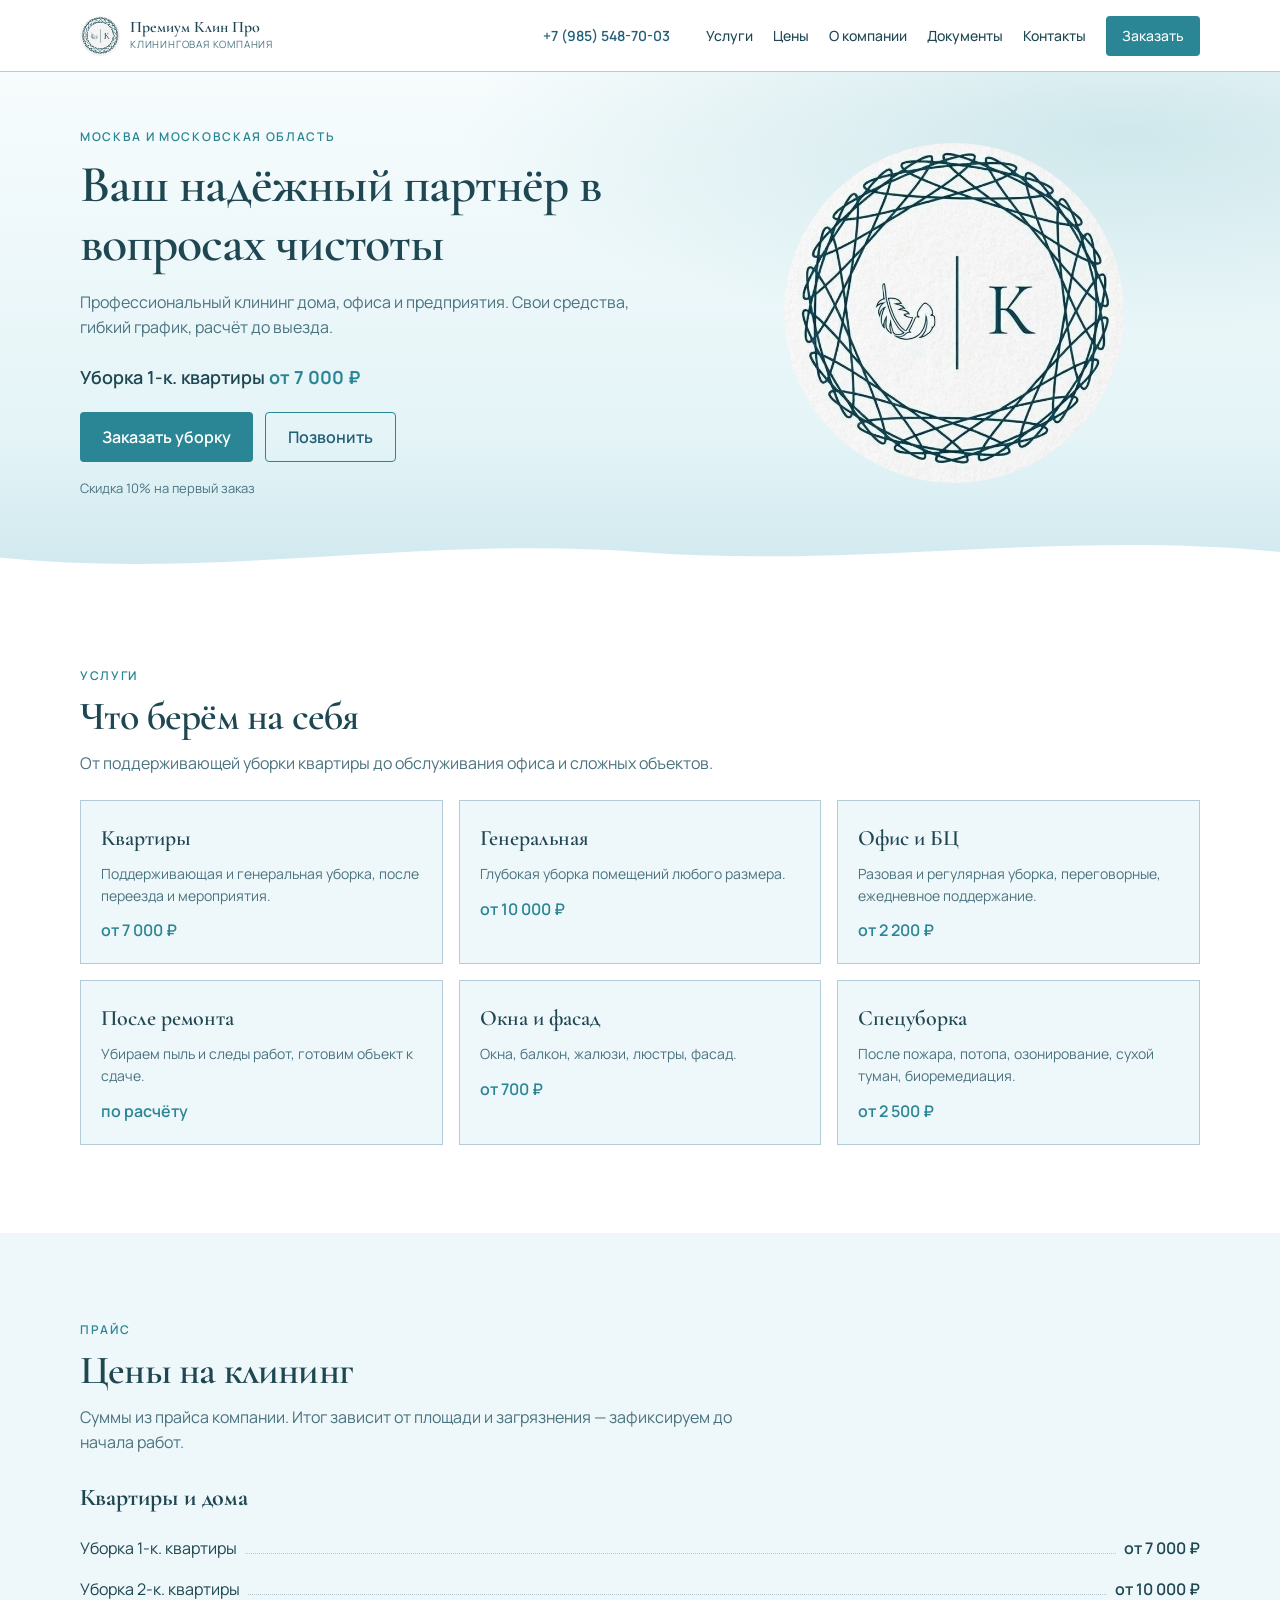
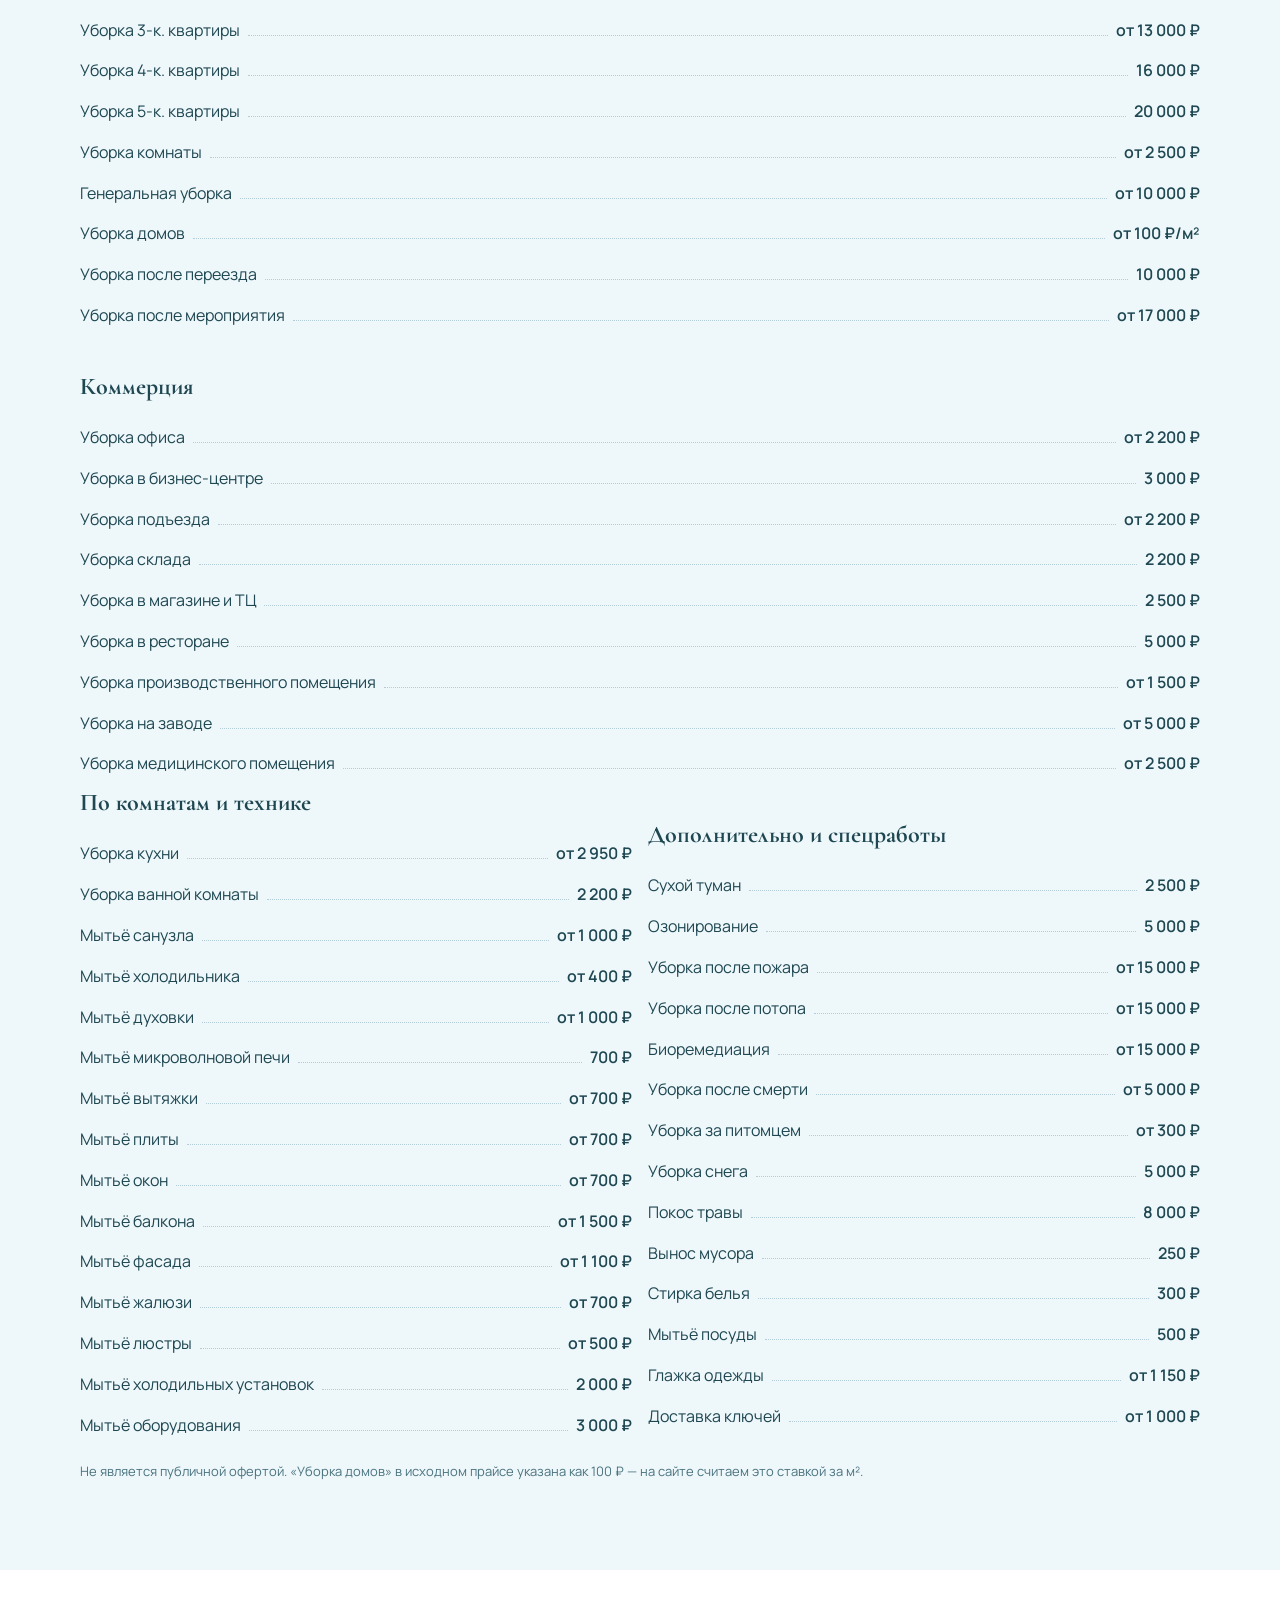
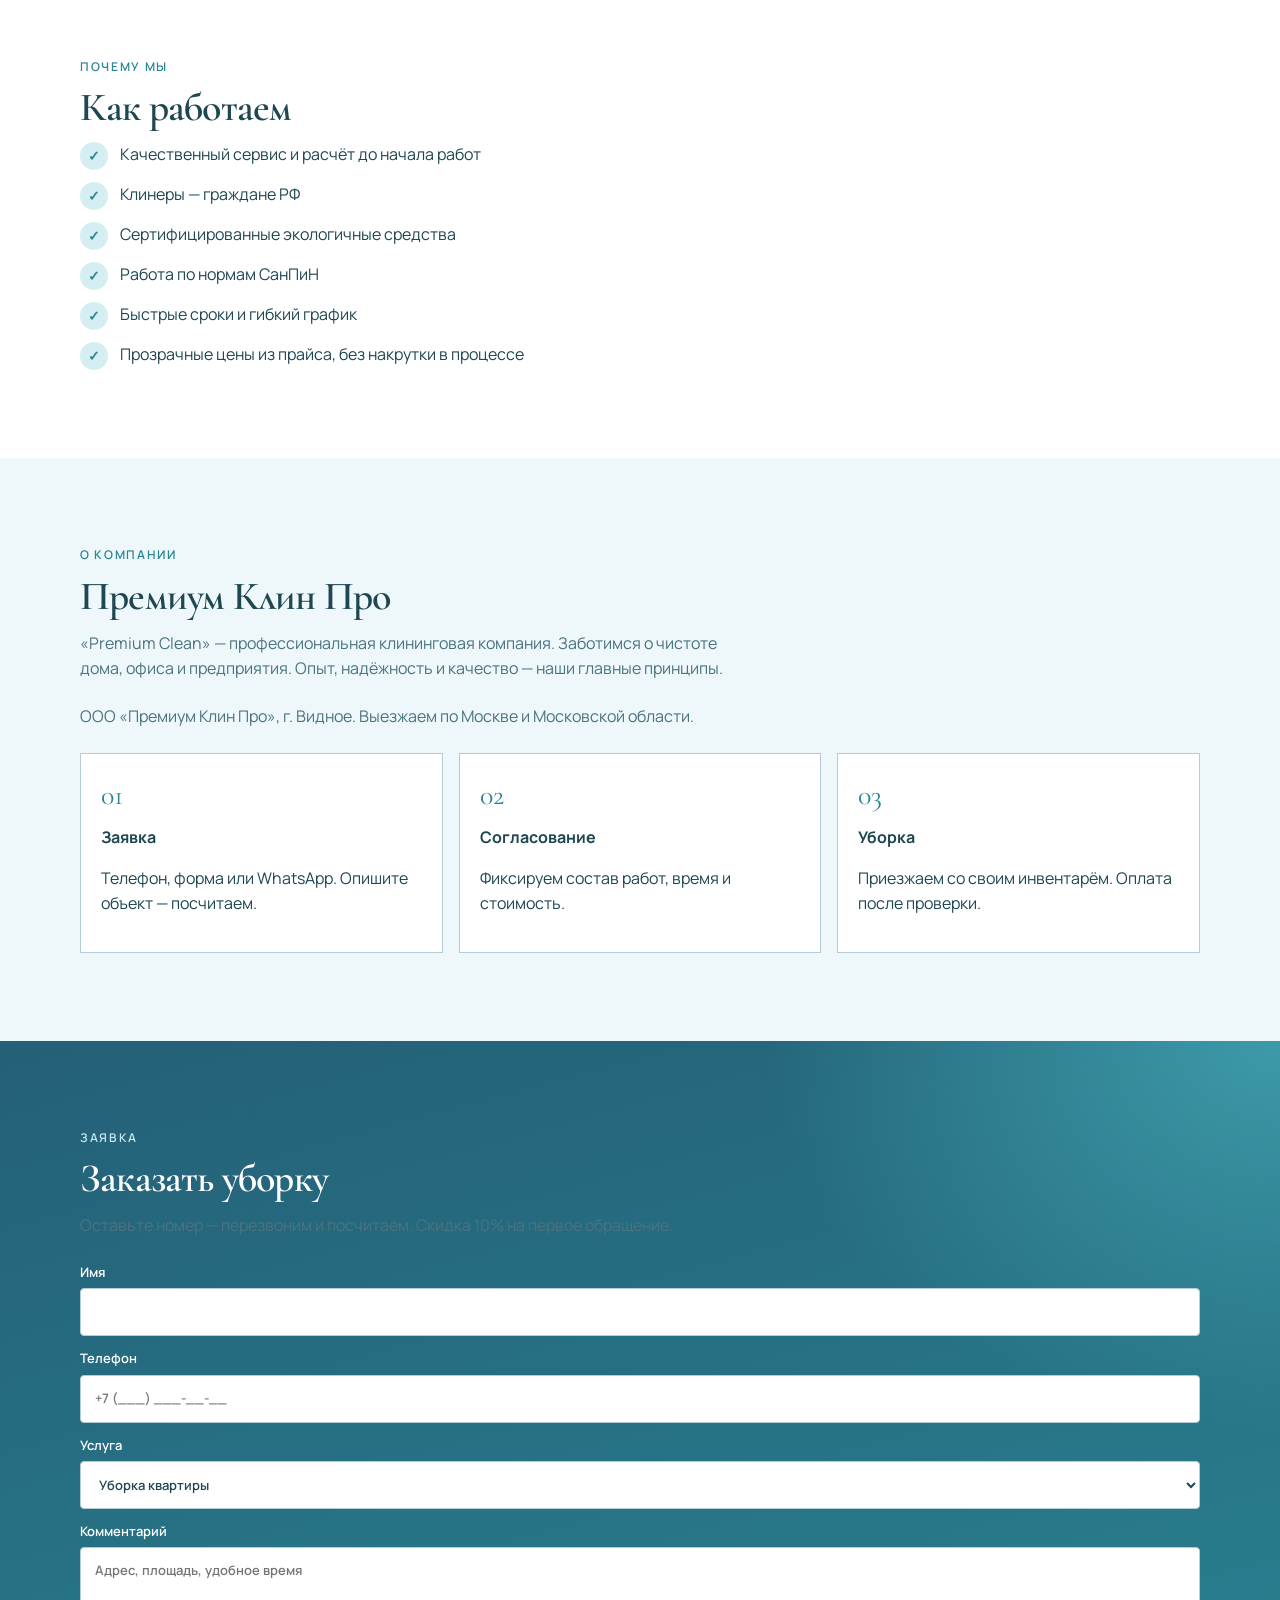
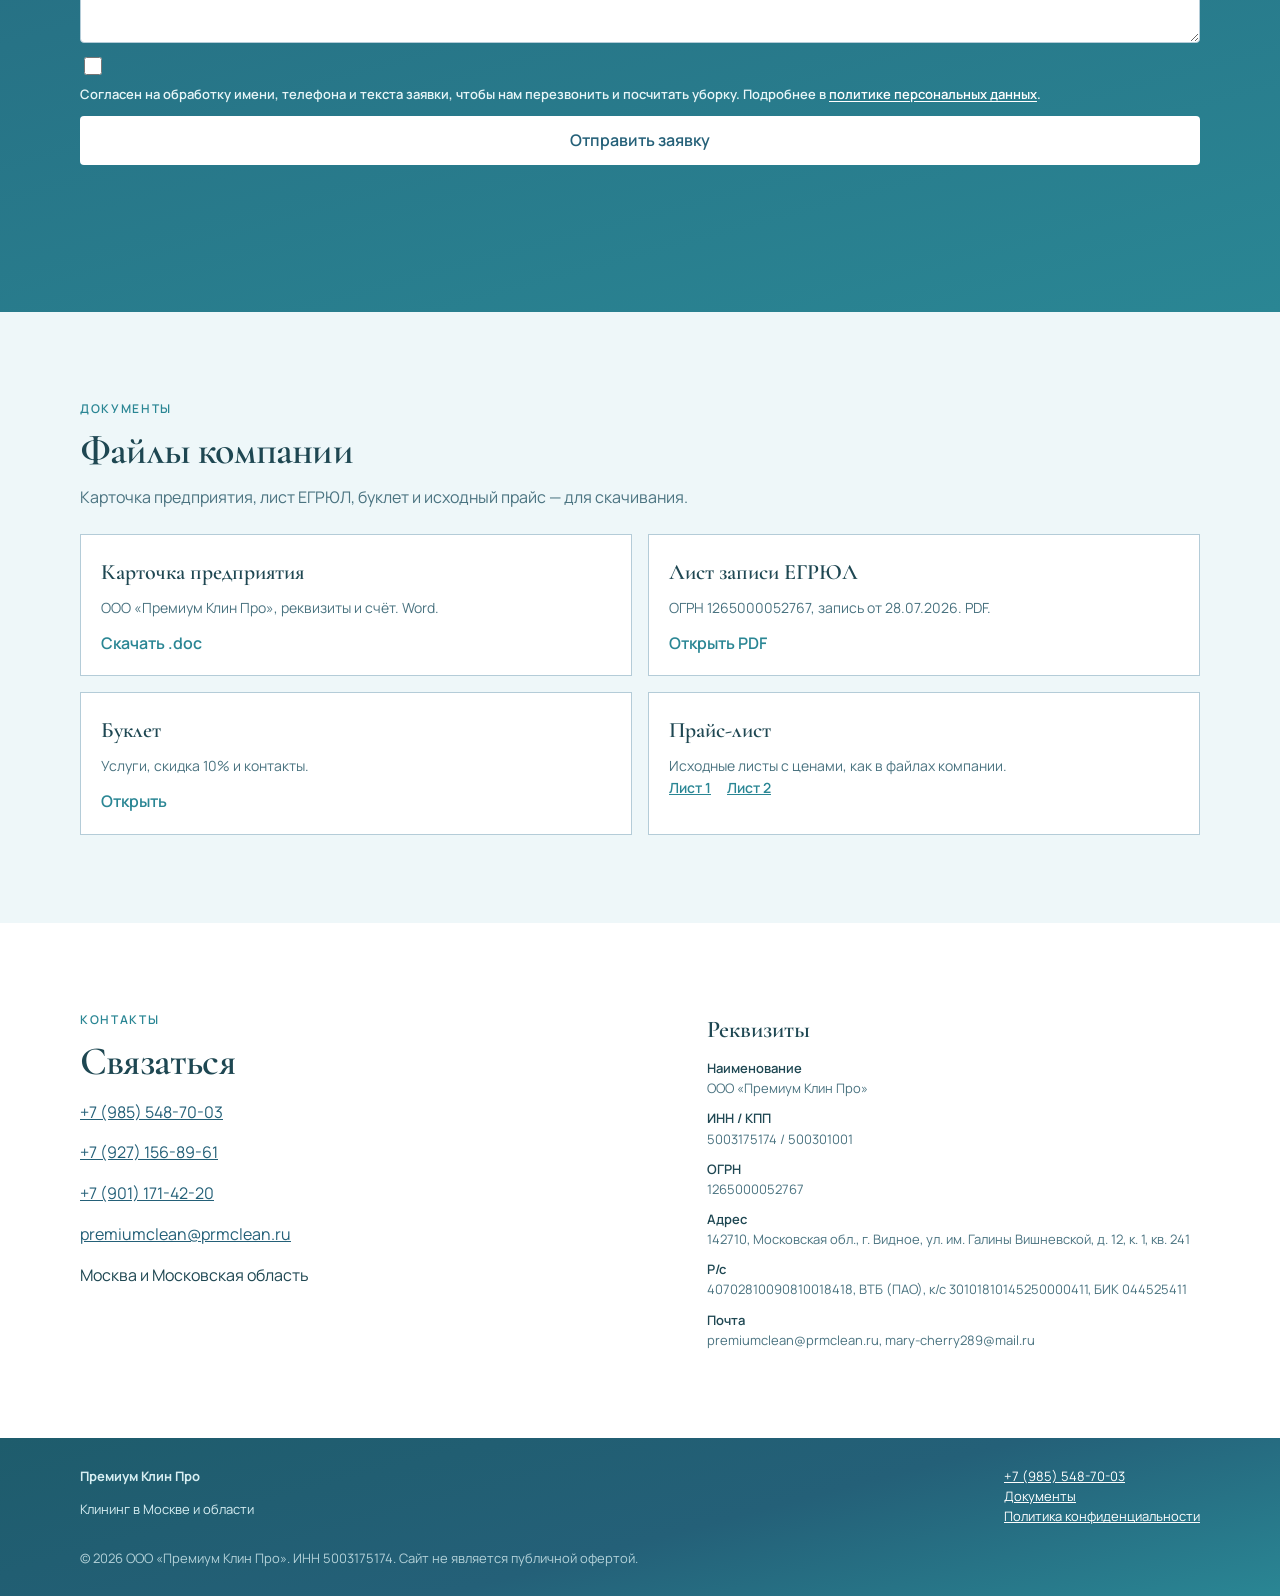
==== index.html @ 887c0446 "feat: документы компании на сайте Co-authored-by: Cursor <cursoragent@cursor.com>" ====
<!DOCTYPE html>
<html lang="ru">
<head>
  <meta charset="utf-8" />
  <meta name="viewport" content="width=device-width, initial-scale=1" />
  <meta name="robots" content="noindex, nofollow" />
  <title>Премиум Клин Про — клининг в Москве и области</title>
  <meta name="description" content="Клининговая компания Премиум Клин Про: уборка квартир, офисов и предприятий в Москве и МО. Уборка 1-к. квартиры от 7 000 ₽. Скидка 10% на первый заказ." />
  <link rel="icon" href="img/favicon.svg" type="image/svg+xml" />
  <meta property="og:type" content="website" />
  <meta property="og:locale" content="ru_RU" />
  <meta property="og:site_name" content="Премиум Клин Про" />
  <meta property="og:title" content="Премиум Клин Про — клининг в Москве и области" />
  <meta property="og:description" content="Уборка квартир, офисов и предприятий. 1-к. квартира от 7 000 ₽. Скидка 10% на первый заказ." />
  <meta property="og:image" content="img/logo.jpg" />
  <link rel="preconnect" href="https://fonts.googleapis.com" />
  <link rel="preconnect" href="https://fonts.gstatic.com" crossorigin />
  <link href="https://fonts.googleapis.com/css2?family=Cormorant+Garamond:wght@600;700&family=Manrope:wght@400;500;600;700&display=swap&subset=cyrillic" rel="stylesheet" />
  <link rel="stylesheet" href="css/styles.css?v=6" />
  <script type="application/ld+json">
  {
    "@context": "https://schema.org",
    "@type": "LocalBusiness",
    "name": "Премиум Клин Про",
    "legalName": "ООО «Премиум Клин Про»",
    "telephone": ["+79855487003", "+79271568961", "+79011714220"],
    "email": "premiumclean@prmclean.ru",
    "address": {
      "@type": "PostalAddress",
      "streetAddress": "ул. имени Галины Вишневской, д. 12, к. 1",
      "addressLocality": "Видное",
      "addressRegion": "Московская область",
      "postalCode": "142710",
      "addressCountry": "RU"
    },
    "areaServed": ["Москва", "Московская область"],
    "priceRange": "от 7000 ₽",
    "taxID": "5003175174"
  }
  </script>
</head>
<body>
  <header class="header" data-header>
    <div class="container header__inner">
      <a class="logo" href="#top">
        <img src="img/logo-mark.jpg" alt="" width="40" height="40" />
        <span class="logo__text">
          <span class="logo__name">Премиум Клин Про</span>
          <span class="logo__sub">Клининговая компания</span>
        </span>
      </a>
      <a class="header__phone" href="tel:+79855487003">+7 (985) 548-70-03</a>
      <nav class="nav" data-nav id="site-nav" aria-label="Разделы сайта">
        <a href="#services">Услуги</a>
        <a href="#prices">Цены</a>
        <a href="#about">О компании</a>
        <a href="#docs">Документы</a>
        <a href="#contacts">Контакты</a>
        <a class="btn nav__cta" href="#order">Заказать</a>
      </nav>
      <button class="burger" type="button" data-burger aria-expanded="false" aria-controls="site-nav" aria-label="Открыть меню">
        <span></span>
      </button>
    </div>
  </header>
  <div class="nav-backdrop" data-backdrop hidden></div>

  <main id="top">
    <section class="hero">
      <div class="container hero__grid">
        <div>
          <p class="eyebrow">Москва и Московская область</p>
          <h1>Ваш надёжный партнёр в вопросах чистоты</h1>
          <p class="lead">Профессиональный клининг дома, офиса и предприятия. Свои средства, гибкий график, расчёт до выезда.</p>
          <p class="hero__price">Уборка 1-к. квартиры <strong>от 7 000 ₽</strong></p>
          <div class="btn-row">
            <a class="btn" href="#order">Заказать уборку</a>
            <a class="btn btn--ghost" href="tel:+79855487003">Позвонить</a>
          </div>
          <p class="hero__note">Скидка 10% на первый заказ</p>
        </div>
        <img class="hero__mark" src="img/logo-mark.jpg" alt="Логотип клининговой компании Премиум Клин Про" width="340" height="340" />
      </div>
    </section>

    <section class="section section--white" id="services">
      <div class="container">
        <p class="eyebrow">Услуги</p>
        <h2>Что берём на себя</h2>
        <p class="lead">От поддерживающей уборки квартиры до обслуживания офиса и сложных объектов.</p>
        <div class="grid-3">
          <article class="card">
            <h3>Квартиры</h3>
            <p>Поддерживающая и генеральная уборка, после переезда и мероприятия.</p>
            <span class="from">от 7 000 ₽</span>
          </article>
          <article class="card">
            <h3>Генеральная</h3>
            <p>Глубокая уборка помещений любого размера.</p>
            <span class="from">от 10 000 ₽</span>
          </article>
          <article class="card">
            <h3>Офис и БЦ</h3>
            <p>Разовая и регулярная уборка, переговорные, ежедневное поддержание.</p>
            <span class="from">от 2 200 ₽</span>
          </article>
          <article class="card">
            <h3>После ремонта</h3>
            <p>Убираем пыль и следы работ, готовим объект к сдаче.</p>
            <span class="from">по расчёту</span>
          </article>
          <article class="card">
            <h3>Окна и фасад</h3>
            <p>Окна, балкон, жалюзи, люстры, фасад.</p>
            <span class="from">от 700 ₽</span>
          </article>
          <article class="card">
            <h3>Спецуборка</h3>
            <p>После пожара, потопа, озонирование, сухой туман, биоремедиация.</p>
            <span class="from">от 2 500 ₽</span>
          </article>
        </div>
      </div>
    </section>

    <section class="section section--paper" id="prices">
      <div class="container">
        <p class="eyebrow">Прайс</p>
        <h2>Цены на клининг</h2>
        <p class="lead">Суммы из прайса компании. Итог зависит от площади и загрязнения — зафиксируем до начала работ.</p>

        <div class="price-block">
          <h3>Квартиры и дома</h3>
          <div class="price-row"><span>Уборка 1-к. квартиры</span><span class="dots"></span><span class="sum">от 7 000 ₽</span></div>
          <div class="price-row"><span>Уборка 2-к. квартиры</span><span class="dots"></span><span class="sum">от 10 000 ₽</span></div>
          <div class="price-row"><span>Уборка 3-к. квартиры</span><span class="dots"></span><span class="sum">от 13 000 ₽</span></div>
          <div class="price-row"><span>Уборка 4-к. квартиры</span><span class="dots"></span><span class="sum">16 000 ₽</span></div>
          <div class="price-row"><span>Уборка 5-к. квартиры</span><span class="dots"></span><span class="sum">20 000 ₽</span></div>
          <div class="price-row"><span>Уборка комнаты</span><span class="dots"></span><span class="sum">от 2 500 ₽</span></div>
          <div class="price-row"><span>Генеральная уборка</span><span class="dots"></span><span class="sum">от 10 000 ₽</span></div>
          <div class="price-row"><span>Уборка домов</span><span class="dots"></span><span class="sum">от 100 ₽/м²</span></div>
          <div class="price-row"><span>Уборка после переезда</span><span class="dots"></span><span class="sum">10 000 ₽</span></div>
          <div class="price-row"><span>Уборка после мероприятия</span><span class="dots"></span><span class="sum">от 17 000 ₽</span></div>
        </div>

        <div class="price-block">
          <h3>Коммерция</h3>
          <div class="price-row"><span>Уборка офиса</span><span class="dots"></span><span class="sum">от 2 200 ₽</span></div>
          <div class="price-row"><span>Уборка в бизнес-центре</span><span class="dots"></span><span class="sum">3 000 ₽</span></div>
          <div class="price-row"><span>Уборка подъезда</span><span class="dots"></span><span class="sum">от 2 200 ₽</span></div>
          <div class="price-row"><span>Уборка склада</span><span class="dots"></span><span class="sum">2 200 ₽</span></div>
          <div class="price-row"><span>Уборка в магазине и ТЦ</span><span class="dots"></span><span class="sum">2 500 ₽</span></div>
          <div class="price-row"><span>Уборка в ресторане</span><span class="dots"></span><span class="sum">5 000 ₽</span></div>
          <div class="price-row"><span>Уборка производственного помещения</span><span class="dots"></span><span class="sum">от 1 500 ₽</span></div>
          <div class="price-row"><span>Уборка на заводе</span><span class="dots"></span><span class="sum">от 5 000 ₽</span></div>
          <div class="price-row"><span>Уборка медицинского помещения</span><span class="dots"></span><span class="sum">от 2 500 ₽</span></div>
        </div>

        <div class="grid-2">
          <div class="price-block">
            <h3>По комнатам и технике</h3>
            <div class="price-row"><span>Уборка кухни</span><span class="dots"></span><span class="sum">от 2 950 ₽</span></div>
            <div class="price-row"><span>Уборка ванной комнаты</span><span class="dots"></span><span class="sum">2 200 ₽</span></div>
            <div class="price-row"><span>Мытьё санузла</span><span class="dots"></span><span class="sum">от 1 000 ₽</span></div>
            <div class="price-row"><span>Мытьё холодильника</span><span class="dots"></span><span class="sum">от 400 ₽</span></div>
            <div class="price-row"><span>Мытьё духовки</span><span class="dots"></span><span class="sum">от 1 000 ₽</span></div>
            <div class="price-row"><span>Мытьё микроволновой печи</span><span class="dots"></span><span class="sum">700 ₽</span></div>
            <div class="price-row"><span>Мытьё вытяжки</span><span class="dots"></span><span class="sum">от 700 ₽</span></div>
            <div class="price-row"><span>Мытьё плиты</span><span class="dots"></span><span class="sum">от 700 ₽</span></div>
            <div class="price-row"><span>Мытьё окон</span><span class="dots"></span><span class="sum">от 700 ₽</span></div>
            <div class="price-row"><span>Мытьё балкона</span><span class="dots"></span><span class="sum">от 1 500 ₽</span></div>
            <div class="price-row"><span>Мытьё фасада</span><span class="dots"></span><span class="sum">от 1 100 ₽</span></div>
            <div class="price-row"><span>Мытьё жалюзи</span><span class="dots"></span><span class="sum">от 700 ₽</span></div>
            <div class="price-row"><span>Мытьё люстры</span><span class="dots"></span><span class="sum">от 500 ₽</span></div>
            <div class="price-row"><span>Мытьё холодильных установок</span><span class="dots"></span><span class="sum">2 000 ₽</span></div>
            <div class="price-row"><span>Мытьё оборудования</span><span class="dots"></span><span class="sum">3 000 ₽</span></div>
          </div>
          <div class="price-block">
            <h3>Дополнительно и спецработы</h3>
            <div class="price-row"><span>Сухой туман</span><span class="dots"></span><span class="sum">2 500 ₽</span></div>
            <div class="price-row"><span>Озонирование</span><span class="dots"></span><span class="sum">5 000 ₽</span></div>
            <div class="price-row"><span>Уборка после пожара</span><span class="dots"></span><span class="sum">от 15 000 ₽</span></div>
            <div class="price-row"><span>Уборка после потопа</span><span class="dots"></span><span class="sum">от 15 000 ₽</span></div>
            <div class="price-row"><span>Биоремедиация</span><span class="dots"></span><span class="sum">от 15 000 ₽</span></div>
            <div class="price-row"><span>Уборка после смерти</span><span class="dots"></span><span class="sum">от 5 000 ₽</span></div>
            <div class="price-row"><span>Уборка за питомцем</span><span class="dots"></span><span class="sum">от 300 ₽</span></div>
            <div class="price-row"><span>Уборка снега</span><span class="dots"></span><span class="sum">5 000 ₽</span></div>
            <div class="price-row"><span>Покос травы</span><span class="dots"></span><span class="sum">8 000 ₽</span></div>
            <div class="price-row"><span>Вынос мусора</span><span class="dots"></span><span class="sum">250 ₽</span></div>
            <div class="price-row"><span>Стирка белья</span><span class="dots"></span><span class="sum">300 ₽</span></div>
            <div class="price-row"><span>Мытьё посуды</span><span class="dots"></span><span class="sum">500 ₽</span></div>
            <div class="price-row"><span>Глажка одежды</span><span class="dots"></span><span class="sum">от 1 150 ₽</span></div>
            <div class="price-row"><span>Доставка ключей</span><span class="dots"></span><span class="sum">от 1 000 ₽</span></div>
          </div>
        </div>
        <p class="price-note">Не является публичной офертой. «Уборка домов» в исходном прайсе указана как 100 ₽ — на сайте считаем это ставкой за м².</p>
      </div>
    </section>

    <section class="section section--white" id="why">
      <div class="container">
        <p class="eyebrow">Почему мы</p>
        <h2>Как работаем</h2>
        <ul class="why-list">
          <li><i>✓</i><span>Качественный сервис и расчёт до начала работ</span></li>
          <li><i>✓</i><span>Клинеры — граждане РФ</span></li>
          <li><i>✓</i><span>Сертифицированные экологичные средства</span></li>
          <li><i>✓</i><span>Работа по нормам СанПиН</span></li>
          <li><i>✓</i><span>Быстрые сроки и гибкий график</span></li>
          <li><i>✓</i><span>Прозрачные цены из прайса, без накрутки в процессе</span></li>
        </ul>
      </div>
    </section>

    <section class="section section--paper" id="about">
      <div class="container">
        <p class="eyebrow">О компании</p>
        <h2>Премиум Клин Про</h2>
        <p class="lead">«Premium Clean» — профессиональная клининговая компания. Заботимся о чистоте дома, офиса и предприятия. Опыт, надёжность и качество — наши главные принципы.</p>
        <p class="lead">ООО «Премиум Клин Про», г. Видное. Выезжаем по Москве и Московской области.</p>
        <ol class="steps">
          <li>
            <strong>Заявка</strong>
            <p>Телефон, форма или WhatsApp. Опишите объект — посчитаем.</p>
          </li>
          <li>
            <strong>Согласование</strong>
            <p>Фиксируем состав работ, время и стоимость.</p>
          </li>
          <li>
            <strong>Уборка</strong>
            <p>Приезжаем со своим инвентарём. Оплата после проверки.</p>
          </li>
        </ol>
      </div>
    </section>

    <section class="section section--brand" id="order">
      <div class="container">
        <p class="eyebrow">Заявка</p>
        <h2>Заказать уборку</h2>
        <p class="lead lead--on-brand">Оставьте номер — перезвоним и посчитаем. Скидка 10% на первое обращение.</p>
        <form class="form" data-lead-form>
          <label>Имя
            <input type="text" name="name" autocomplete="name" />
          </label>
          <label>Телефон
            <input type="tel" name="phone" required autocomplete="tel" placeholder="+7 (___) ___-__-__" />
          </label>
          <label>Услуга
            <select name="service">
              <option value="Уборка квартиры">Уборка квартиры</option>
              <option value="Генеральная уборка">Генеральная уборка</option>
              <option value="Офис">Офис</option>
              <option value="После ремонта">После ремонта</option>
              <option value="Окна">Окна</option>
              <option value="Спецуборка">Спецуборка</option>
              <option value="Другое">Другое</option>
            </select>
          </label>
          <label>Комментарий
            <textarea name="comment" rows="3" placeholder="Адрес, площадь, удобное время"></textarea>
          </label>
          <label class="visually-hidden">Не заполняйте
            <input type="text" name="website" tabindex="-1" autocomplete="off" />
          </label>
          <label class="form__check">
            <input type="checkbox" name="agree" required />
            <span>Согласен на обработку имени, телефона и текста заявки, чтобы нам перезвонить и посчитать уборку. Подробнее в <a href="privacy.html">политике персональных данных</a>.</span>
          </label>
          <button class="btn btn--light" type="submit">Отправить заявку</button>
          <p class="form__status" data-form-status></p>
        </form>
      </div>
    </section>

    <section class="section section--paper" id="docs">
      <div class="container">
        <p class="eyebrow">Документы</p>
        <h2>Файлы компании</h2>
        <p class="lead">Карточка предприятия, лист ЕГРЮЛ, буклет и исходный прайс — для скачивания.</p>
        <div class="grid-2">
          <a class="card doc-file" href="files/kartochka.doc" download>
            <h3>Карточка предприятия</h3>
            <p>ООО «Премиум Клин Про», реквизиты и счёт. Word.</p>
            <span class="from">Скачать .doc</span>
          </a>
          <a class="card doc-file" href="files/egrul.pdf" target="_blank" rel="noopener noreferrer">
            <h3>Лист записи ЕГРЮЛ</h3>
            <p>ОГРН 1265000052767, запись от 28.07.2026. PDF.</p>
            <span class="from">Открыть PDF</span>
          </a>
          <a class="card doc-file" href="files/buklet.jpg" target="_blank" rel="noopener noreferrer">
            <h3>Буклет</h3>
            <p>Услуги, скидка 10% и контакты.</p>
            <span class="from">Открыть</span>
          </a>
          <article class="card">
            <h3>Прайс-лист</h3>
            <p>Исходные листы с ценами, как в файлах компании.</p>
            <p class="doc-file__links">
              <a href="files/prajs-1.jpg" target="_blank" rel="noopener noreferrer">Лист 1</a>
              <a href="files/prajs-2.jpg" target="_blank" rel="noopener noreferrer">Лист 2</a>
            </p>
          </article>
        </div>
      </div>
    </section>

    <section class="section section--white" id="contacts">
      <div class="container contacts">
        <div>
          <p class="eyebrow">Контакты</p>
          <h2>Связаться</h2>
          <p><a href="tel:+79855487003">+7 (985) 548-70-03</a></p>
          <p><a href="tel:+79271568961">+7 (927) 156-89-61</a></p>
          <p><a href="tel:+79011714220">+7 (901) 171-42-20</a></p>
          <p><a href="mailto:premiumclean@prmclean.ru">premiumclean@prmclean.ru</a></p>
          <p>Москва и Московская область</p>
        </div>
        <div>
          <h3 class="contacts__title">Реквизиты</h3>
          <dl class="req">
            <dt>Наименование</dt>
            <dd>ООО «Премиум Клин Про»</dd>
            <dt>ИНН / КПП</dt>
            <dd>5003175174 / 500301001</dd>
            <dt>ОГРН</dt>
            <dd>1265000052767</dd>
            <dt>Адрес</dt>
            <dd>142710, Московская обл., г. Видное, ул. им. Галины Вишневской, д. 12, к. 1, кв. 241</dd>
            <dt>Р/с</dt>
            <dd>40702810090810018418, ВТБ (ПАО), к/с 30101810145250000411, БИК 044525411</dd>
            <dt>Почта</dt>
            <dd>premiumclean@prmclean.ru, mary-cherry289@mail.ru</dd>
          </dl>
        </div>
      </div>
    </section>
  </main>

  <footer class="footer">
    <div class="container">
      <div class="footer__top">
        <div>
          <strong>Премиум Клин Про</strong>
          <p>Клининг в Москве и области</p>
        </div>
        <div>
          <a href="tel:+79855487003">+7 (985) 548-70-03</a><br />
          <a href="#docs">Документы</a><br />
          <a href="privacy.html">Политика конфиденциальности</a>
        </div>
      </div>
      <p class="footer__legal">© <span data-year></span> ООО «Премиум Клин Про». ИНН 5003175174. Сайт не является публичной офертой.</p>
    </div>
  </footer>

  <div class="sticky-bar" aria-label="Быстрые действия">
    <a class="btn btn--ghost" href="tel:+79855487003">Позвонить</a>
    <a class="btn" href="mailto:premiumclean@prmclean.ru">Написать</a>
  </div>

  <script src="js/main.js?v=2"></script>
</body>
</html>
---- css/styles.css ----
:root {
  --brand: #2a8694;
  --brand-dark: #246078;
  --brand-mid: #4aa3b0;
  --brand-soft: #d4eef2;
  --wave: #b4d4dc;
  --paper: #eef7f9;
  --white: #fff;
  --ink: #1e4752;
  --muted: #4a7380;
  --line: #b4ccd8;
  --shadow: 0 12px 32px rgba(36, 96, 120, 0.1);
  --serif: "Cormorant Garamond", "Times New Roman", serif;
  --sans: "Manrope", "Segoe UI", sans-serif;
  --container: 1120px;
  --header-h: 64px;
  --radius: 4px;
  --gutter-fab: 64px;
}

*,
*::before,
*::after {
  box-sizing: border-box;
}

html {
  scroll-behavior: smooth;
}

html,
body {
  margin: 0;
  padding: 0;
}

body {
  font-family: var(--sans);
  color: var(--ink);
  background: var(--paper);
  line-height: 1.55;
  -webkit-font-smoothing: antialiased;
}

body.is-menu-open {
  overflow: hidden;
}

img {
  max-width: 100%;
  height: auto;
  display: block;
}

a {
  color: inherit;
}

button,
input,
select,
textarea {
  font: inherit;
}

.container {
  width: min(calc(100% - 32px), var(--container));
  margin-inline: auto;
}

.visually-hidden {
  position: absolute;
  width: 1px;
  height: 1px;
  padding: 0;
  margin: -1px;
  overflow: hidden;
  clip: rect(0, 0, 0, 0);
  border: 0;
}

.section {
  padding: 64px 0;
}

@media (max-width: 719px) {
  .section--brand {
    padding-bottom: calc(72px + var(--gutter-fab));
  }
}

.section--paper {
  background: var(--paper);
}

.section--white {
  background: var(--white);
}

.section--brand {
  background:
    radial-gradient(80% 90% at 100% 0%, #3d9aa8 0%, transparent 50%),
    linear-gradient(165deg, #246078 0%, #2a8694 100%);
  color: var(--white);
}

.eyebrow {
  margin: 0 0 8px;
  font-size: 12px;
  font-weight: 600;
  letter-spacing: 0.14em;
  text-transform: uppercase;
  color: var(--brand);
}

.section--brand .eyebrow {
  color: #c5e8ee;
}

.lead--on-brand {
  color: #d7eef2;
}

.contacts__title {
  margin: 0 0 8px;
  font-family: var(--serif);
  font-size: 24px;
  font-weight: 600;
}

.doc h2 {
  margin: 32px 0 12px;
  font-size: 26px;
}

.doc p,
.doc li {
  max-width: 42em;
  color: var(--ink);
}

.doc ul {
  margin: 0 0 16px;
  padding-left: 1.2em;
}

h1,
h2,
.display {
  font-family: var(--serif);
  font-weight: 600;
  letter-spacing: -0.02em;
  line-height: 1.15;
}

h1 {
  margin: 0 0 16px;
  font-size: clamp(32px, 7vw, 52px);
}

h2 {
  margin: 0 0 12px;
  font-size: clamp(28px, 5vw, 40px);
}

.lead {
  margin: 0 0 24px;
  color: var(--muted);
  max-width: 42em;
}

.btn {
  display: inline-flex;
  align-items: center;
  justify-content: center;
  min-height: 48px;
  padding: 12px 22px;
  border: 0;
  border-radius: var(--radius);
  background: var(--brand);
  color: var(--white);
  text-decoration: none;
  font-weight: 600;
  cursor: pointer;
}

.btn:hover {
  background: var(--brand-dark);
}

.btn--ghost {
  background: transparent;
  color: var(--brand-dark);
  border: 1px solid var(--brand);
}

.btn--ghost:hover {
  background: var(--brand-soft);
}

.btn--light {
  background: var(--white);
  color: var(--brand-dark);
}

.btn--light:hover {
  background: var(--brand-soft);
}

.btn-row {
  display: flex;
  flex-wrap: wrap;
  gap: 12px;
}

/* Header */

.header {
  position: sticky;
  top: 0;
  z-index: 40;
  height: var(--header-h);
  background: var(--white);
  border-bottom: 1px solid var(--line);
}

.header__inner {
  display: flex;
  align-items: center;
  justify-content: space-between;
  height: var(--header-h);
  gap: 12px;
}

.logo {
  display: flex;
  align-items: center;
  gap: 10px;
  text-decoration: none;
  min-width: 0;
}

.logo img {
  width: 40px;
  height: 40px;
  object-fit: cover;
  border-radius: 50%;
}

.logo__text {
  display: flex;
  flex-direction: column;
  min-width: 0;
}

.logo__name {
  font-family: var(--serif);
  font-size: 16px;
  font-weight: 600;
  line-height: 1.1;
}

.logo__sub {
  font-size: 10px;
  letter-spacing: 0.08em;
  text-transform: uppercase;
  color: var(--muted);
}

.header__phone {
  display: none;
  color: var(--brand-dark);
  text-decoration: none;
  font-weight: 600;
  font-size: 14px;
  white-space: nowrap;
}

.burger {
  width: 44px;
  height: 44px;
  border: 0;
  background: transparent;
  padding: 0;
  cursor: pointer;
}

.burger span,
.burger span::before,
.burger span::after {
  display: block;
  width: 22px;
  height: 2px;
  background: var(--ink);
  position: relative;
  margin: 0 auto;
}

.burger span::before,
.burger span::after {
  content: "";
  position: absolute;
  left: 0;
}

.burger span::before {
  top: -7px;
}

.burger span::after {
  top: 7px;
}

.nav-backdrop {
  display: none;
  position: fixed;
  inset: var(--header-h) 0 0;
  background: rgba(26, 47, 56, 0.45);
  z-index: 30;
}

.nav {
  display: none;
  position: fixed;
  top: var(--header-h);
  right: 0;
  bottom: 0;
  width: min(100%, 320px);
  background: var(--white);
  z-index: 35;
  padding: 24px 20px 96px;
  overflow: auto;
}

body.is-menu-open .nav,
body.is-menu-open .nav-backdrop {
  display: block;
}

.nav a {
  display: block;
  padding: 12px 0;
  text-decoration: none;
  border-bottom: 1px solid var(--brand-soft);
  font-weight: 500;
}

.nav a.btn {
  display: flex;
  align-items: center;
  justify-content: center;
  margin-top: 20px;
  padding: 12px 22px;
  border-bottom: 0;
  line-height: 1;
}

/* Hero */

.hero {
  position: relative;
  padding: 32px 0 72px;
  background:
    radial-gradient(90% 70% at 88% 12%, rgba(74, 163, 176, 0.22), transparent 58%),
    linear-gradient(180deg, #f7fcfd 0%, #e4f4f7 72%, #cfe8ee 100%);
  overflow: hidden;
}

.hero::after {
  content: "";
  position: absolute;
  left: 0;
  right: 0;
  bottom: -1px;
  height: 56px;
  background: url("data:image/svg+xml,%3Csvg xmlns='http://www.w3.org/2000/svg' viewBox='0 0 1440 80' preserveAspectRatio='none'%3E%3Cpath fill='%23ffffff' d='M0 48c240 32 480-32 720-8s480-32 720 0v40H0z'/%3E%3C/svg%3E") center / 100% 100% no-repeat;
  pointer-events: none;
}

.hero__grid {
  display: grid;
  gap: 28px;
}

.hero__mark {
  width: min(220px, 56vw);
  margin: 0 auto;
  border-radius: 50%;
}

.hero__price {
  margin: 0 0 20px;
  font-size: 18px;
  font-weight: 600;
}

.hero__price strong {
  color: var(--brand);
}

.hero__note {
  margin: 16px 0 0;
  font-size: 13px;
  color: var(--muted);
}

/* Cards */

.grid-3,
.grid-2 {
  display: grid;
  gap: 16px;
}

.card {
  min-width: 0;
  padding: 20px;
  background: var(--white);
  border: 1px solid var(--line);
}

.section--white .card {
  background: var(--paper);
}

.card h3 {
  margin: 0 0 8px;
  font-family: var(--serif);
  font-size: 22px;
  font-weight: 600;
}

.card p {
  margin: 0;
  color: var(--muted);
  font-size: 14px;
}

.card .from {
  display: block;
  margin-top: 12px;
  font-weight: 600;
  color: var(--brand);
}

a.card.doc-file {
  text-decoration: none;
  color: inherit;
}

a.card.doc-file:hover {
  border-color: var(--brand);
}

.doc-file__links {
  display: flex;
  gap: 16px;
  margin: 12px 0 0;
}

.doc-file__links a {
  font-weight: 600;
  color: var(--brand);
}

/* Prices */

.price-block + .price-block {
  margin-top: 32px;
}

.price-block h3 {
  margin: 0 0 12px;
  font-family: var(--serif);
  font-size: 24px;
}

.price-row {
  display: grid;
  grid-template-columns: auto minmax(0, 1fr) auto;
  gap: 8px;
  align-items: baseline;
  padding: 8px 0;
  min-width: 0;
}

.price-row span:first-child {
  min-width: 0;
}

.price-row .dots {
  border-bottom: 1px dotted var(--line);
  min-width: 12px;
}

.price-row .sum {
  font-weight: 600;
  white-space: nowrap;
}

.price-note {
  margin: 16px 0 0;
  font-size: 13px;
  color: var(--muted);
}

/* Why */

.why-list {
  display: grid;
  gap: 12px;
  margin: 0;
  padding: 0;
  list-style: none;
}

.why-list li {
  display: grid;
  grid-template-columns: 28px 1fr;
  gap: 12px;
  align-items: start;
  min-width: 0;
}

.why-list i {
  width: 28px;
  height: 28px;
  border-radius: 50%;
  background: var(--brand-soft);
  color: var(--brand);
  font-style: normal;
  font-size: 14px;
  font-weight: 700;
  display: grid;
  place-items: center;
}

/* Steps */

.steps {
  display: grid;
  gap: 16px;
  margin: 0;
  padding: 0;
  list-style: none;
  counter-reset: step;
}

.steps li {
  min-width: 0;
  padding: 20px;
  background: var(--white);
  border: 1px solid var(--line);
  counter-increment: step;
}

.steps li::before {
  content: counter(step, decimal-leading-zero);
  display: block;
  margin-bottom: 8px;
  font-family: var(--serif);
  font-size: 28px;
  color: var(--brand);
}

/* Form */

.form {
  display: grid;
  gap: 12px;
}

.form label {
  display: grid;
  gap: 6px;
  font-size: 13px;
  font-weight: 600;
}

.form input,
.form select,
.form textarea {
  width: 100%;
  min-height: 48px;
  padding: 12px 14px;
  border: 1px solid var(--line);
  border-radius: var(--radius);
  background: var(--white);
  color: var(--ink);
}

.form textarea {
  min-height: 96px;
  resize: vertical;
}

.form__check {
  display: flex;
  gap: 10px;
  align-items: flex-start;
  font-weight: 400;
  color: var(--muted);
}

.section--brand .form__check {
  color: #e8f6f8;
}

.section--brand .form__check a {
  color: #fff;
  text-decoration: underline;
  text-underline-offset: 2px;
}

.form__check input {
  width: 18px;
  height: 18px;
  min-height: 0;
  margin-top: 2px;
}

.form__status {
  min-height: 1.4em;
  font-size: 14px;
}

.form__status.is-ok {
  color: #2a6a4a;
}

.form__status.is-err {
  color: #8a2a2a;
}

.section--brand .form__status.is-ok {
  color: #e5fff0;
}

.section--brand .form__status.is-err {
  color: #ffd6d6;
}

/* Contacts */

.contacts {
  display: grid;
  gap: 24px;
}

.contacts a {
  color: var(--brand-dark);
}

.req {
  margin: 0;
  font-size: 13px;
  color: var(--muted);
}

.req dt {
  font-weight: 600;
  color: var(--ink);
  margin-top: 10px;
}

.req dd {
  margin: 0;
}

/* Footer */

.footer {
  padding: 28px 0 calc(28px + var(--gutter-fab));
  background: linear-gradient(165deg, #1e5c6c 0%, #246078 55%, #2a8694 100%);
  color: #d7eef2;
  font-size: 13px;
}

.footer a {
  color: #fff;
}

.footer__top {
  display: grid;
  gap: 16px;
}

.footer__legal {
  margin: 16px 0 0;
  opacity: 0.8;
}

/* Sticky mobile bar */

.sticky-bar {
  position: fixed;
  left: 0;
  right: 0;
  bottom: 0;
  z-index: 25;
  display: grid;
  grid-template-columns: 1fr 1fr;
  gap: 8px;
  padding: 10px 16px calc(10px + env(safe-area-inset-bottom));
  background: var(--white);
  border-top: 1px solid var(--line);
}

.sticky-bar .btn {
  min-height: 44px;
  width: 100%;
}

@media (min-width: 720px) {
  :root {
    --header-h: 72px;
  }

  .section {
    padding: 88px 0;
  }

  .hero {
    padding: 56px 0 80px;
  }

  .hero__grid {
    grid-template-columns: 1.1fr 0.9fr;
    align-items: center;
  }

  .hero__mark {
    width: min(340px, 100%);
  }

  .grid-2 {
    grid-template-columns: 1fr 1fr;
  }

  .grid-3 {
    grid-template-columns: repeat(3, minmax(0, 1fr));
  }

  .steps {
    grid-template-columns: repeat(3, minmax(0, 1fr));
  }

  .contacts {
    grid-template-columns: 1.1fr 0.9fr;
  }

  .header__phone {
    display: inline;
    margin-left: auto;
    margin-right: 16px;
  }

  .burger {
    display: none;
  }

  .nav-backdrop {
    display: none !important;
  }

  .nav {
    display: flex;
    position: static;
    width: auto;
    padding: 0;
    overflow: visible;
    align-items: center;
    gap: 20px;
  }

  .nav a {
    display: inline;
    padding: 0;
    border: 0;
    font-size: 14px;
  }

  .nav a.btn {
    display: inline-flex;
    margin: 0;
    min-height: 40px;
    padding: 0 16px;
  }

  .section--brand {
    padding-bottom: 88px;
  }

  .sticky-bar {
    display: none;
  }

  .footer {
    padding-bottom: 28px;
  }

  .footer__top {
    grid-template-columns: 1fr auto;
    align-items: start;
  }
}

@media (min-width: 1024px) {
  .header__phone {
    margin-right: 24px;
  }
}
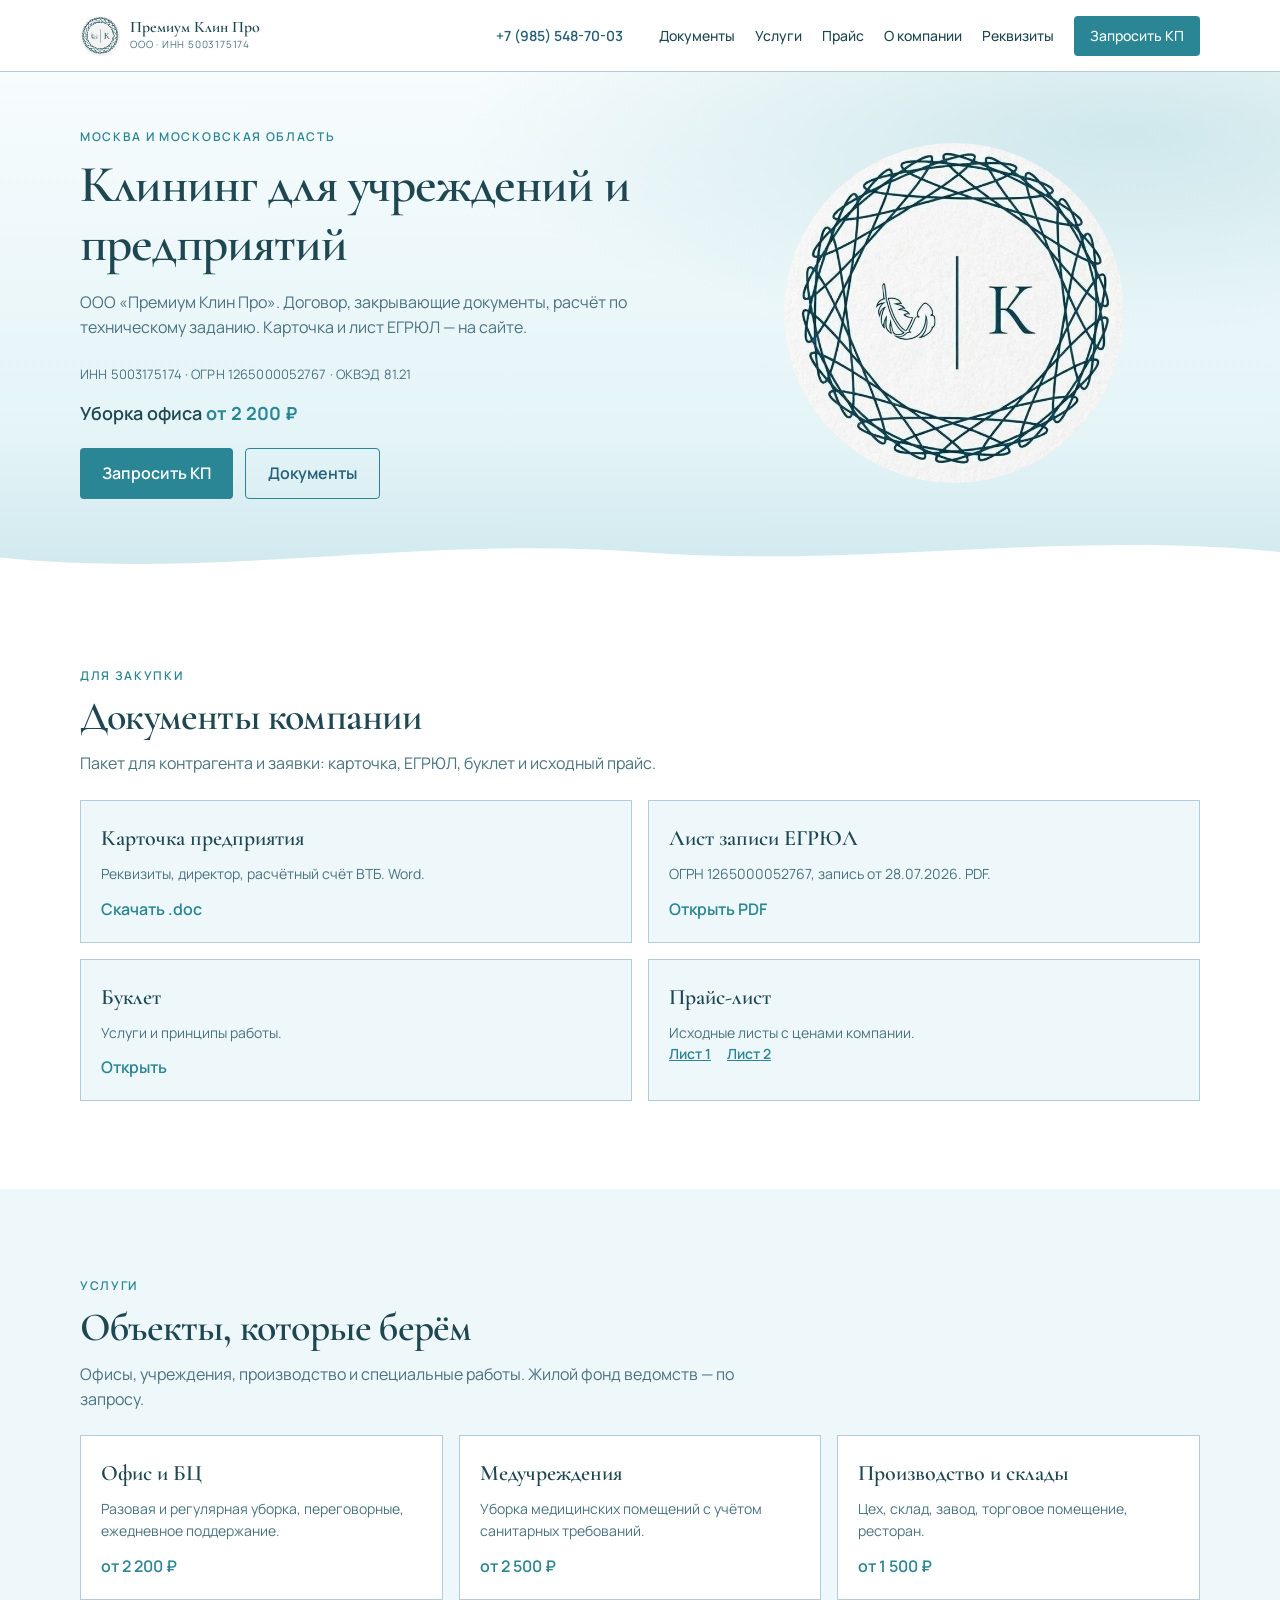
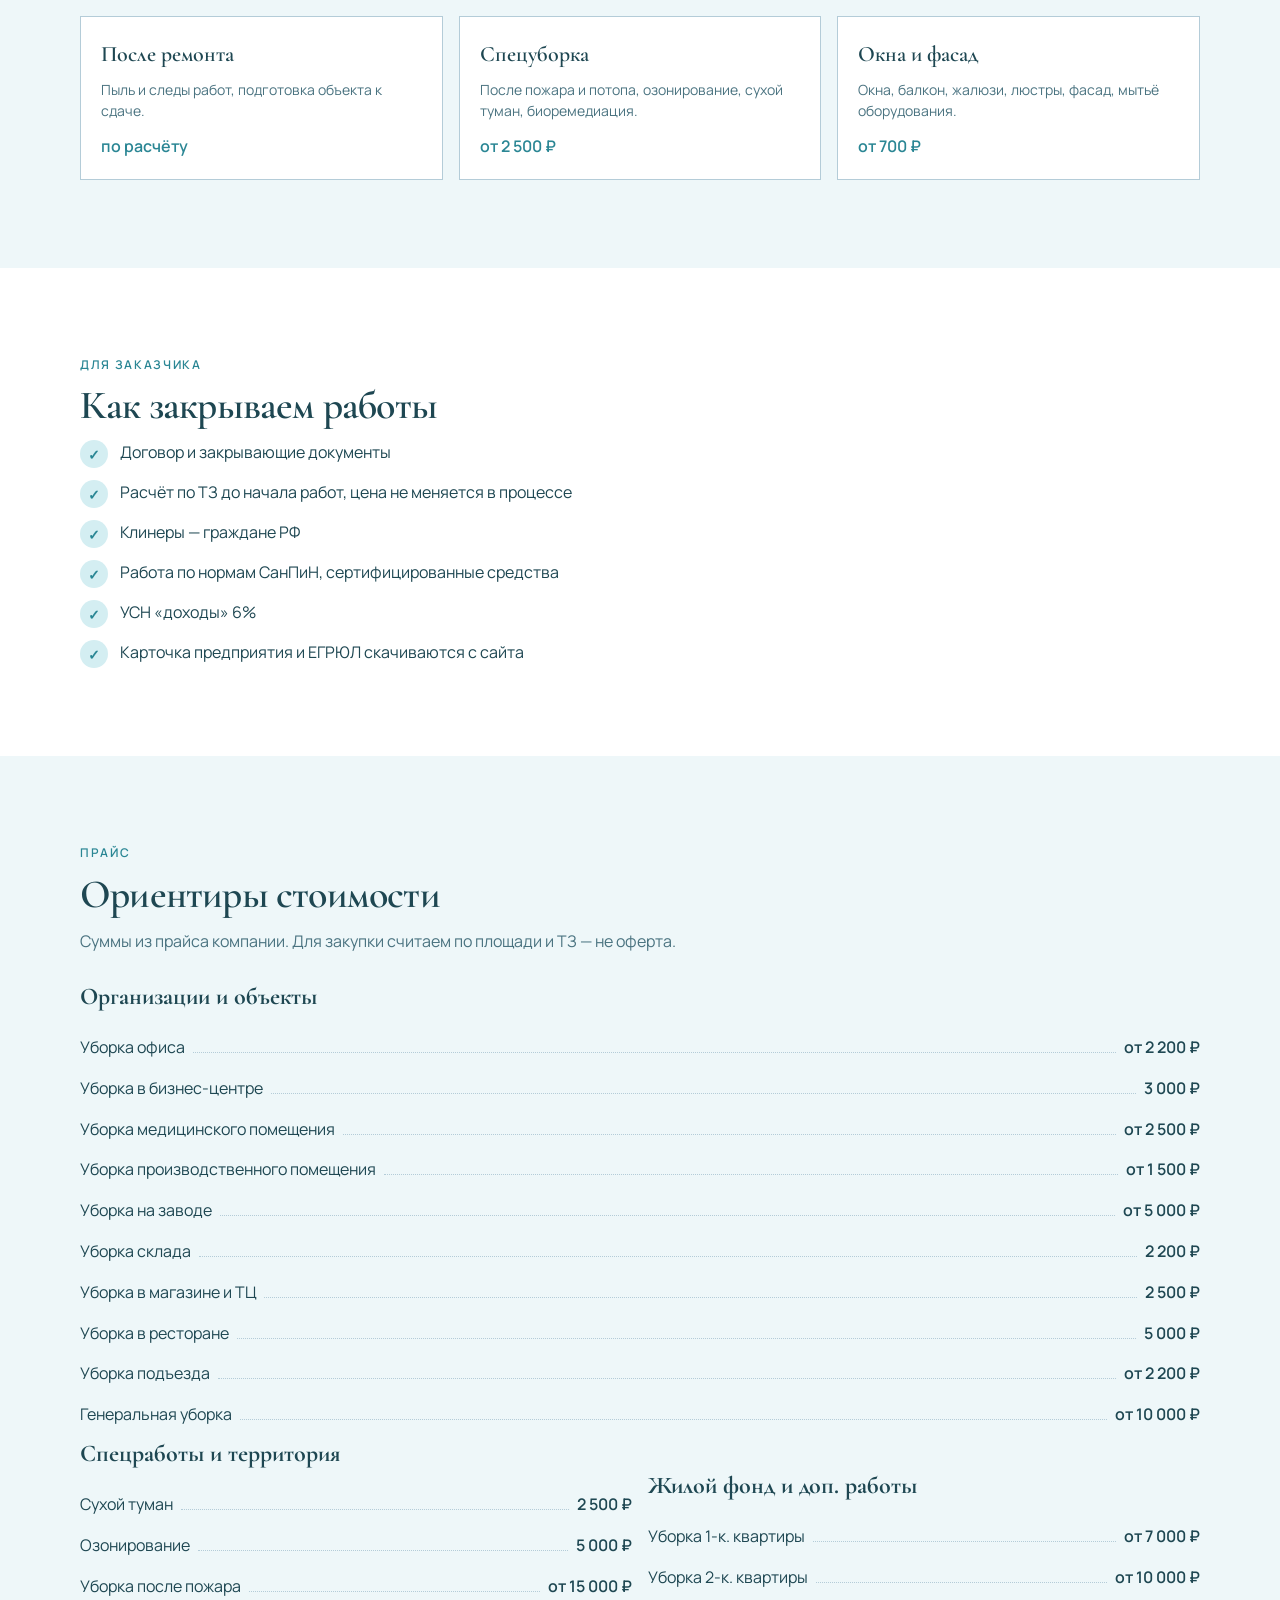
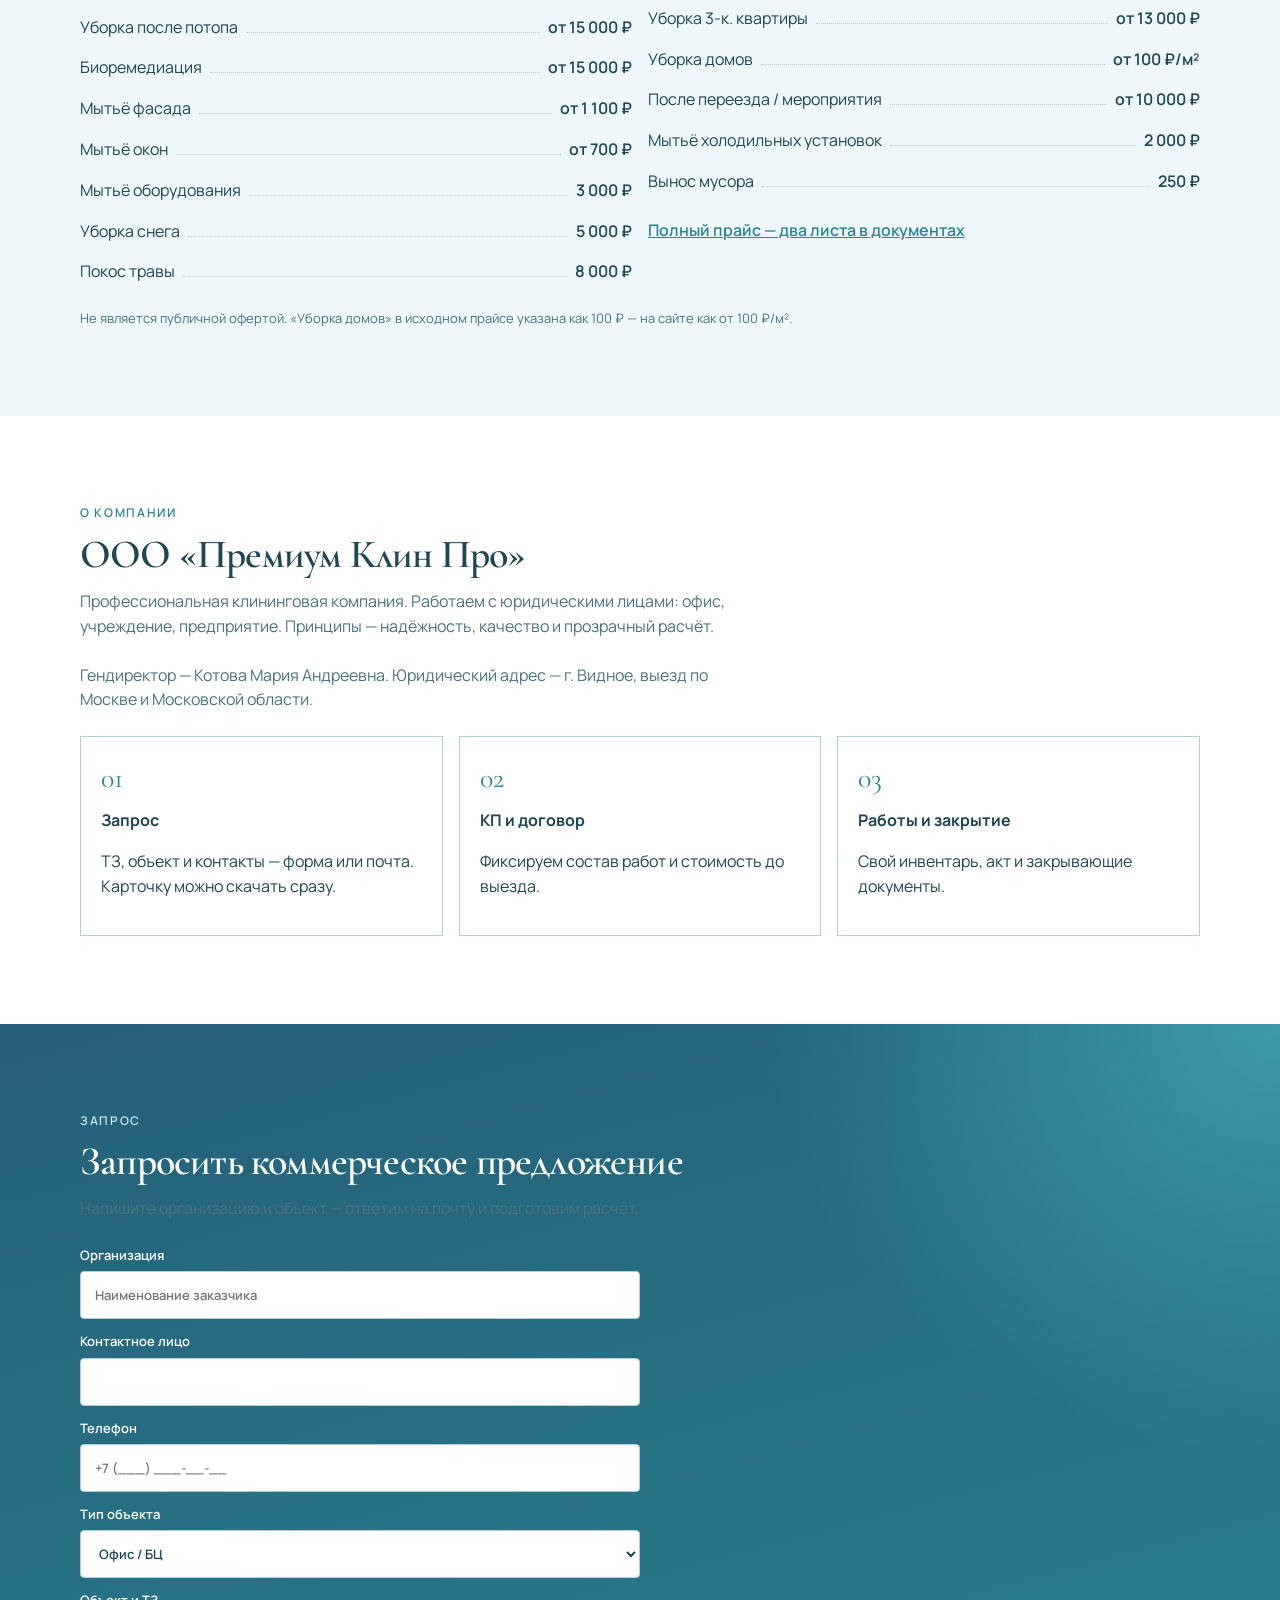
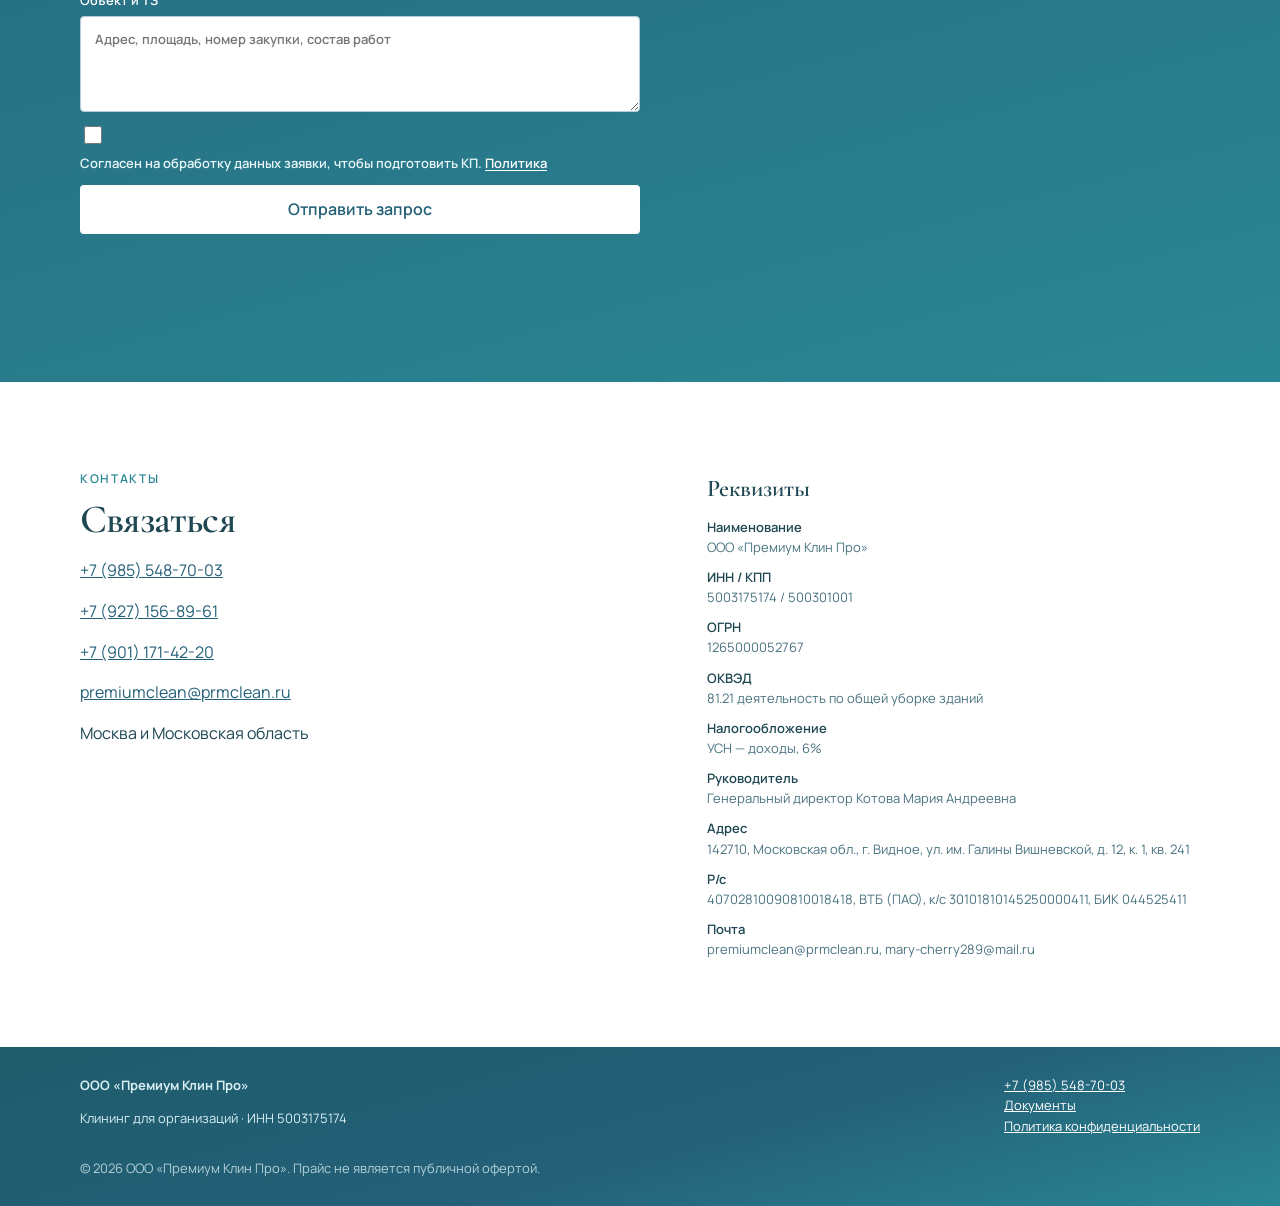
==== commit 48fc313a: "feat: визитка под госзаказчиков и тендеры Co-authored-by: Cursor <cursoragent@cursor.com>" ====
--- a/index.html
+++ b/index.html
@@ -4,27 +4,29 @@
   <meta charset="utf-8" />
   <meta name="viewport" content="width=device-width, initial-scale=1" />
   <meta name="robots" content="noindex, nofollow" />
-  <title>Премиум Клин Про — клининг в Москве и области</title>
-  <meta name="description" content="Клининговая компания Премиум Клин Про: уборка квартир, офисов и предприятий в Москве и МО. Уборка 1-к. квартиры от 7 000 ₽. Скидка 10% на первый заказ." />
+  <title>ООО «Премиум Клин Про» — клининг для организаций, Москва и МО</title>
+  <meta name="description" content="ООО «Премиум Клин Про», ИНН 5003175174. Клининг офисов, учреждений и предприятий в Москве и МО. Карточка, ЕГРЮЛ и прайс для закупки. Договор, работа по СанПиН." />
   <link rel="icon" href="img/favicon.svg" type="image/svg+xml" />
   <meta property="og:type" content="website" />
   <meta property="og:locale" content="ru_RU" />
   <meta property="og:site_name" content="Премиум Клин Про" />
-  <meta property="og:title" content="Премиум Клин Про — клининг в Москве и области" />
-  <meta property="og:description" content="Уборка квартир, офисов и предприятий. 1-к. квартира от 7 000 ₽. Скидка 10% на первый заказ." />
+  <meta property="og:title" content="ООО «Премиум Клин Про» — клининг для организаций" />
+  <meta property="og:description" content="Карточка предприятия, ЕГРЮЛ и прайс. Уборка офисов, учреждений и предприятий в Москве и МО." />
   <meta property="og:image" content="img/logo.jpg" />
   <link rel="preconnect" href="https://fonts.googleapis.com" />
   <link rel="preconnect" href="https://fonts.gstatic.com" crossorigin />
   <link href="https://fonts.googleapis.com/css2?family=Cormorant+Garamond:wght@600;700&family=Manrope:wght@400;500;600;700&display=swap&subset=cyrillic" rel="stylesheet" />
-  <link rel="stylesheet" href="css/styles.css?v=6" />
+  <link rel="stylesheet" href="css/styles.css?v=7" />
   <script type="application/ld+json">
   {
     "@context": "https://schema.org",
-    "@type": "LocalBusiness",
+    "@type": "Organization",
     "name": "Премиум Клин Про",
     "legalName": "ООО «Премиум Клин Про»",
+    "taxID": "5003175174",
+    "vatID": "500301001",
+    "email": "premiumclean@prmclean.ru",
     "telephone": ["+79855487003", "+79271568961", "+79011714220"],
-    "email": "premiumclean@prmclean.ru",
     "address": {
       "@type": "PostalAddress",
       "streetAddress": "ул. имени Галины Вишневской, д. 12, к. 1",
@@ -33,9 +35,7 @@
       "postalCode": "142710",
       "addressCountry": "RU"
     },
-    "areaServed": ["Москва", "Московская область"],
-    "priceRange": "от 7000 ₽",
-    "taxID": "5003175174"
+    "areaServed": ["Москва", "Московская область"]
   }
   </script>
 </head>
@@ -46,17 +46,17 @@
         <img src="img/logo-mark.jpg" alt="" width="40" height="40" />
         <span class="logo__text">
           <span class="logo__name">Премиум Клин Про</span>
-          <span class="logo__sub">Клининговая компания</span>
+          <span class="logo__sub">ООО · ИНН 5003175174</span>
         </span>
       </a>
       <a class="header__phone" href="tel:+79855487003">+7 (985) 548-70-03</a>
       <nav class="nav" data-nav id="site-nav" aria-label="Разделы сайта">
+        <a href="#docs">Документы</a>
         <a href="#services">Услуги</a>
-        <a href="#prices">Цены</a>
+        <a href="#prices">Прайс</a>
         <a href="#about">О компании</a>
-        <a href="#docs">Документы</a>
-        <a href="#contacts">Контакты</a>
-        <a class="btn nav__cta" href="#order">Заказать</a>
+        <a href="#contacts">Реквизиты</a>
+        <a class="btn nav__cta" href="#order">Запросить КП</a>
       </nav>
       <button class="burger" type="button" data-burger aria-expanded="false" aria-controls="site-nav" aria-label="Открыть меню">
         <span></span>
@@ -70,219 +70,28 @@
       <div class="container hero__grid">
         <div>
           <p class="eyebrow">Москва и Московская область</p>
-          <h1>Ваш надёжный партнёр в вопросах чистоты</h1>
-          <p class="lead">Профессиональный клининг дома, офиса и предприятия. Свои средства, гибкий график, расчёт до выезда.</p>
-          <p class="hero__price">Уборка 1-к. квартиры <strong>от 7 000 ₽</strong></p>
+          <h1>Клининг для учреждений и предприятий</h1>
+          <p class="lead">ООО «Премиум Клин Про». Договор, закрывающие документы, расчёт по техническому заданию. Карточка и лист ЕГРЮЛ — на сайте.</p>
+          <p class="hero__facts">ИНН 5003175174 · ОГРН 1265000052767 · ОКВЭД 81.21</p>
+          <p class="hero__price">Уборка офиса <strong>от 2 200 ₽</strong></p>
           <div class="btn-row">
-            <a class="btn" href="#order">Заказать уборку</a>
-            <a class="btn btn--ghost" href="tel:+79855487003">Позвонить</a>
+            <a class="btn" href="#order">Запросить КП</a>
+            <a class="btn btn--ghost" href="#docs">Документы</a>
           </div>
-          <p class="hero__note">Скидка 10% на первый заказ</p>
-        </div>
-        <img class="hero__mark" src="img/logo-mark.jpg" alt="Логотип клининговой компании Премиум Клин Про" width="340" height="340" />
-      </div>
-    </section>
-
-    <section class="section section--white" id="services">
-      <div class="container">
-        <p class="eyebrow">Услуги</p>
-        <h2>Что берём на себя</h2>
-        <p class="lead">От поддерживающей уборки квартиры до обслуживания офиса и сложных объектов.</p>
-        <div class="grid-3">
-          <article class="card">
-            <h3>Квартиры</h3>
-            <p>Поддерживающая и генеральная уборка, после переезда и мероприятия.</p>
-            <span class="from">от 7 000 ₽</span>
-          </article>
-          <article class="card">
-            <h3>Генеральная</h3>
-            <p>Глубокая уборка помещений любого размера.</p>
-            <span class="from">от 10 000 ₽</span>
-          </article>
-          <article class="card">
-            <h3>Офис и БЦ</h3>
-            <p>Разовая и регулярная уборка, переговорные, ежедневное поддержание.</p>
-            <span class="from">от 2 200 ₽</span>
-          </article>
-          <article class="card">
-            <h3>После ремонта</h3>
-            <p>Убираем пыль и следы работ, готовим объект к сдаче.</p>
-            <span class="from">по расчёту</span>
-          </article>
-          <article class="card">
-            <h3>Окна и фасад</h3>
-            <p>Окна, балкон, жалюзи, люстры, фасад.</p>
-            <span class="from">от 700 ₽</span>
-          </article>
-          <article class="card">
-            <h3>Спецуборка</h3>
-            <p>После пожара, потопа, озонирование, сухой туман, биоремедиация.</p>
-            <span class="from">от 2 500 ₽</span>
-          </article>
-        </div>
-      </div>
-    </section>
-
-    <section class="section section--paper" id="prices">
-      <div class="container">
-        <p class="eyebrow">Прайс</p>
-        <h2>Цены на клининг</h2>
-        <p class="lead">Суммы из прайса компании. Итог зависит от площади и загрязнения — зафиксируем до начала работ.</p>
-
-        <div class="price-block">
-          <h3>Квартиры и дома</h3>
-          <div class="price-row"><span>Уборка 1-к. квартиры</span><span class="dots"></span><span class="sum">от 7 000 ₽</span></div>
-          <div class="price-row"><span>Уборка 2-к. квартиры</span><span class="dots"></span><span class="sum">от 10 000 ₽</span></div>
-          <div class="price-row"><span>Уборка 3-к. квартиры</span><span class="dots"></span><span class="sum">от 13 000 ₽</span></div>
-          <div class="price-row"><span>Уборка 4-к. квартиры</span><span class="dots"></span><span class="sum">16 000 ₽</span></div>
-          <div class="price-row"><span>Уборка 5-к. квартиры</span><span class="dots"></span><span class="sum">20 000 ₽</span></div>
-          <div class="price-row"><span>Уборка комнаты</span><span class="dots"></span><span class="sum">от 2 500 ₽</span></div>
-          <div class="price-row"><span>Генеральная уборка</span><span class="dots"></span><span class="sum">от 10 000 ₽</span></div>
-          <div class="price-row"><span>Уборка домов</span><span class="dots"></span><span class="sum">от 100 ₽/м²</span></div>
-          <div class="price-row"><span>Уборка после переезда</span><span class="dots"></span><span class="sum">10 000 ₽</span></div>
-          <div class="price-row"><span>Уборка после мероприятия</span><span class="dots"></span><span class="sum">от 17 000 ₽</span></div>
-        </div>
-
-        <div class="price-block">
-          <h3>Коммерция</h3>
-          <div class="price-row"><span>Уборка офиса</span><span class="dots"></span><span class="sum">от 2 200 ₽</span></div>
-          <div class="price-row"><span>Уборка в бизнес-центре</span><span class="dots"></span><span class="sum">3 000 ₽</span></div>
-          <div class="price-row"><span>Уборка подъезда</span><span class="dots"></span><span class="sum">от 2 200 ₽</span></div>
-          <div class="price-row"><span>Уборка склада</span><span class="dots"></span><span class="sum">2 200 ₽</span></div>
-          <div class="price-row"><span>Уборка в магазине и ТЦ</span><span class="dots"></span><span class="sum">2 500 ₽</span></div>
-          <div class="price-row"><span>Уборка в ресторане</span><span class="dots"></span><span class="sum">5 000 ₽</span></div>
-          <div class="price-row"><span>Уборка производственного помещения</span><span class="dots"></span><span class="sum">от 1 500 ₽</span></div>
-          <div class="price-row"><span>Уборка на заводе</span><span class="dots"></span><span class="sum">от 5 000 ₽</span></div>
-          <div class="price-row"><span>Уборка медицинского помещения</span><span class="dots"></span><span class="sum">от 2 500 ₽</span></div>
-        </div>
-
-        <div class="grid-2">
-          <div class="price-block">
-            <h3>По комнатам и технике</h3>
-            <div class="price-row"><span>Уборка кухни</span><span class="dots"></span><span class="sum">от 2 950 ₽</span></div>
-            <div class="price-row"><span>Уборка ванной комнаты</span><span class="dots"></span><span class="sum">2 200 ₽</span></div>
-            <div class="price-row"><span>Мытьё санузла</span><span class="dots"></span><span class="sum">от 1 000 ₽</span></div>
-            <div class="price-row"><span>Мытьё холодильника</span><span class="dots"></span><span class="sum">от 400 ₽</span></div>
-            <div class="price-row"><span>Мытьё духовки</span><span class="dots"></span><span class="sum">от 1 000 ₽</span></div>
-            <div class="price-row"><span>Мытьё микроволновой печи</span><span class="dots"></span><span class="sum">700 ₽</span></div>
-            <div class="price-row"><span>Мытьё вытяжки</span><span class="dots"></span><span class="sum">от 700 ₽</span></div>
-            <div class="price-row"><span>Мытьё плиты</span><span class="dots"></span><span class="sum">от 700 ₽</span></div>
-            <div class="price-row"><span>Мытьё окон</span><span class="dots"></span><span class="sum">от 700 ₽</span></div>
-            <div class="price-row"><span>Мытьё балкона</span><span class="dots"></span><span class="sum">от 1 500 ₽</span></div>
-            <div class="price-row"><span>Мытьё фасада</span><span class="dots"></span><span class="sum">от 1 100 ₽</span></div>
-            <div class="price-row"><span>Мытьё жалюзи</span><span class="dots"></span><span class="sum">от 700 ₽</span></div>
-            <div class="price-row"><span>Мытьё люстры</span><span class="dots"></span><span class="sum">от 500 ₽</span></div>
-            <div class="price-row"><span>Мытьё холодильных установок</span><span class="dots"></span><span class="sum">2 000 ₽</span></div>
-            <div class="price-row"><span>Мытьё оборудования</span><span class="dots"></span><span class="sum">3 000 ₽</span></div>
-          </div>
-          <div class="price-block">
-            <h3>Дополнительно и спецработы</h3>
-            <div class="price-row"><span>Сухой туман</span><span class="dots"></span><span class="sum">2 500 ₽</span></div>
-            <div class="price-row"><span>Озонирование</span><span class="dots"></span><span class="sum">5 000 ₽</span></div>
-            <div class="price-row"><span>Уборка после пожара</span><span class="dots"></span><span class="sum">от 15 000 ₽</span></div>
-            <div class="price-row"><span>Уборка после потопа</span><span class="dots"></span><span class="sum">от 15 000 ₽</span></div>
-            <div class="price-row"><span>Биоремедиация</span><span class="dots"></span><span class="sum">от 15 000 ₽</span></div>
-            <div class="price-row"><span>Уборка после смерти</span><span class="dots"></span><span class="sum">от 5 000 ₽</span></div>
-            <div class="price-row"><span>Уборка за питомцем</span><span class="dots"></span><span class="sum">от 300 ₽</span></div>
-            <div class="price-row"><span>Уборка снега</span><span class="dots"></span><span class="sum">5 000 ₽</span></div>
-            <div class="price-row"><span>Покос травы</span><span class="dots"></span><span class="sum">8 000 ₽</span></div>
-            <div class="price-row"><span>Вынос мусора</span><span class="dots"></span><span class="sum">250 ₽</span></div>
-            <div class="price-row"><span>Стирка белья</span><span class="dots"></span><span class="sum">300 ₽</span></div>
-            <div class="price-row"><span>Мытьё посуды</span><span class="dots"></span><span class="sum">500 ₽</span></div>
-            <div class="price-row"><span>Глажка одежды</span><span class="dots"></span><span class="sum">от 1 150 ₽</span></div>
-            <div class="price-row"><span>Доставка ключей</span><span class="dots"></span><span class="sum">от 1 000 ₽</span></div>
-          </div>
-        </div>
-        <p class="price-note">Не является публичной офертой. «Уборка домов» в исходном прайсе указана как 100 ₽ — на сайте считаем это ставкой за м².</p>
-      </div>
-    </section>
-
-    <section class="section section--white" id="why">
-      <div class="container">
-        <p class="eyebrow">Почему мы</p>
-        <h2>Как работаем</h2>
-        <ul class="why-list">
-          <li><i>✓</i><span>Качественный сервис и расчёт до начала работ</span></li>
-          <li><i>✓</i><span>Клинеры — граждане РФ</span></li>
-          <li><i>✓</i><span>Сертифицированные экологичные средства</span></li>
-          <li><i>✓</i><span>Работа по нормам СанПиН</span></li>
-          <li><i>✓</i><span>Быстрые сроки и гибкий график</span></li>
-          <li><i>✓</i><span>Прозрачные цены из прайса, без накрутки в процессе</span></li>
-        </ul>
-      </div>
-    </section>
-
-    <section class="section section--paper" id="about">
-      <div class="container">
-        <p class="eyebrow">О компании</p>
-        <h2>Премиум Клин Про</h2>
-        <p class="lead">«Premium Clean» — профессиональная клининговая компания. Заботимся о чистоте дома, офиса и предприятия. Опыт, надёжность и качество — наши главные принципы.</p>
-        <p class="lead">ООО «Премиум Клин Про», г. Видное. Выезжаем по Москве и Московской области.</p>
-        <ol class="steps">
-          <li>
-            <strong>Заявка</strong>
-            <p>Телефон, форма или WhatsApp. Опишите объект — посчитаем.</p>
-          </li>
-          <li>
-            <strong>Согласование</strong>
-            <p>Фиксируем состав работ, время и стоимость.</p>
-          </li>
-          <li>
-            <strong>Уборка</strong>
-            <p>Приезжаем со своим инвентарём. Оплата после проверки.</p>
-          </li>
-        </ol>
-      </div>
-    </section>
-
-    <section class="section section--brand" id="order">
-      <div class="container">
-        <p class="eyebrow">Заявка</p>
-        <h2>Заказать уборку</h2>
-        <p class="lead lead--on-brand">Оставьте номер — перезвоним и посчитаем. Скидка 10% на первое обращение.</p>
-        <form class="form" data-lead-form>
-          <label>Имя
-            <input type="text" name="name" autocomplete="name" />
-          </label>
-          <label>Телефон
-            <input type="tel" name="phone" required autocomplete="tel" placeholder="+7 (___) ___-__-__" />
-          </label>
-          <label>Услуга
-            <select name="service">
-              <option value="Уборка квартиры">Уборка квартиры</option>
-              <option value="Генеральная уборка">Генеральная уборка</option>
-              <option value="Офис">Офис</option>
-              <option value="После ремонта">После ремонта</option>
-              <option value="Окна">Окна</option>
-              <option value="Спецуборка">Спецуборка</option>
-              <option value="Другое">Другое</option>
-            </select>
-          </label>
-          <label>Комментарий
-            <textarea name="comment" rows="3" placeholder="Адрес, площадь, удобное время"></textarea>
-          </label>
-          <label class="visually-hidden">Не заполняйте
-            <input type="text" name="website" tabindex="-1" autocomplete="off" />
-          </label>
-          <label class="form__check">
-            <input type="checkbox" name="agree" required />
-            <span>Согласен на обработку имени, телефона и текста заявки, чтобы нам перезвонить и посчитать уборку. Подробнее в <a href="privacy.html">политике персональных данных</a>.</span>
-          </label>
-          <button class="btn btn--light" type="submit">Отправить заявку</button>
-          <p class="form__status" data-form-status></p>
-        </form>
-      </div>
-    </section>
-
-    <section class="section section--paper" id="docs">
-      <div class="container">
-        <p class="eyebrow">Документы</p>
-        <h2>Файлы компании</h2>
-        <p class="lead">Карточка предприятия, лист ЕГРЮЛ, буклет и исходный прайс — для скачивания.</p>
+        </div>
+        <img class="hero__mark" src="img/logo-mark.jpg" alt="Знак ООО «Премиум Клин Про»" width="340" height="340" />
+      </div>
+    </section>
+
+    <section class="section section--white" id="docs">
+      <div class="container">
+        <p class="eyebrow">Для закупки</p>
+        <h2>Документы компании</h2>
+        <p class="lead">Пакет для контрагента и заявки: карточка, ЕГРЮЛ, буклет и исходный прайс.</p>
         <div class="grid-2">
           <a class="card doc-file" href="files/kartochka.doc" download>
             <h3>Карточка предприятия</h3>
-            <p>ООО «Премиум Клин Про», реквизиты и счёт. Word.</p>
+            <p>Реквизиты, директор, расчётный счёт ВТБ. Word.</p>
             <span class="from">Скачать .doc</span>
           </a>
           <a class="card doc-file" href="files/egrul.pdf" target="_blank" rel="noopener noreferrer">
@@ -292,18 +101,187 @@
           </a>
           <a class="card doc-file" href="files/buklet.jpg" target="_blank" rel="noopener noreferrer">
             <h3>Буклет</h3>
-            <p>Услуги, скидка 10% и контакты.</p>
+            <p>Услуги и принципы работы.</p>
             <span class="from">Открыть</span>
           </a>
           <article class="card">
             <h3>Прайс-лист</h3>
-            <p>Исходные листы с ценами, как в файлах компании.</p>
+            <p>Исходные листы с ценами компании.</p>
             <p class="doc-file__links">
               <a href="files/prajs-1.jpg" target="_blank" rel="noopener noreferrer">Лист 1</a>
               <a href="files/prajs-2.jpg" target="_blank" rel="noopener noreferrer">Лист 2</a>
             </p>
           </article>
         </div>
+      </div>
+    </section>
+
+    <section class="section section--paper" id="services">
+      <div class="container">
+        <p class="eyebrow">Услуги</p>
+        <h2>Объекты, которые берём</h2>
+        <p class="lead">Офисы, учреждения, производство и специальные работы. Жилой фонд ведомств — по запросу.</p>
+        <div class="grid-3">
+          <article class="card">
+            <h3>Офис и БЦ</h3>
+            <p>Разовая и регулярная уборка, переговорные, ежедневное поддержание.</p>
+            <span class="from">от 2 200 ₽</span>
+          </article>
+          <article class="card">
+            <h3>Медучреждения</h3>
+            <p>Уборка медицинских помещений с учётом санитарных требований.</p>
+            <span class="from">от 2 500 ₽</span>
+          </article>
+          <article class="card">
+            <h3>Производство и склады</h3>
+            <p>Цех, склад, завод, торговое помещение, ресторан.</p>
+            <span class="from">от 1 500 ₽</span>
+          </article>
+          <article class="card">
+            <h3>После ремонта</h3>
+            <p>Пыль и следы работ, подготовка объекта к сдаче.</p>
+            <span class="from">по расчёту</span>
+          </article>
+          <article class="card">
+            <h3>Спецуборка</h3>
+            <p>После пожара и потопа, озонирование, сухой туман, биоремедиация.</p>
+            <span class="from">от 2 500 ₽</span>
+          </article>
+          <article class="card">
+            <h3>Окна и фасад</h3>
+            <p>Окна, балкон, жалюзи, люстры, фасад, мытьё оборудования.</p>
+            <span class="from">от 700 ₽</span>
+          </article>
+        </div>
+      </div>
+    </section>
+
+    <section class="section section--white" id="why">
+      <div class="container">
+        <p class="eyebrow">Для заказчика</p>
+        <h2>Как закрываем работы</h2>
+        <ul class="why-list">
+          <li><i>✓</i><span>Договор и закрывающие документы</span></li>
+          <li><i>✓</i><span>Расчёт по ТЗ до начала работ, цена не меняется в процессе</span></li>
+          <li><i>✓</i><span>Клинеры — граждане РФ</span></li>
+          <li><i>✓</i><span>Работа по нормам СанПиН, сертифицированные средства</span></li>
+          <li><i>✓</i><span>УСН «доходы» 6%</span></li>
+          <li><i>✓</i><span>Карточка предприятия и ЕГРЮЛ скачиваются с сайта</span></li>
+        </ul>
+      </div>
+    </section>
+
+    <section class="section section--paper" id="prices">
+      <div class="container">
+        <p class="eyebrow">Прайс</p>
+        <h2>Ориентиры стоимости</h2>
+        <p class="lead">Суммы из прайса компании. Для закупки считаем по площади и ТЗ — не оферта.</p>
+
+        <div class="price-block">
+          <h3>Организации и объекты</h3>
+          <div class="price-row"><span>Уборка офиса</span><span class="dots"></span><span class="sum">от 2 200 ₽</span></div>
+          <div class="price-row"><span>Уборка в бизнес-центре</span><span class="dots"></span><span class="sum">3 000 ₽</span></div>
+          <div class="price-row"><span>Уборка медицинского помещения</span><span class="dots"></span><span class="sum">от 2 500 ₽</span></div>
+          <div class="price-row"><span>Уборка производственного помещения</span><span class="dots"></span><span class="sum">от 1 500 ₽</span></div>
+          <div class="price-row"><span>Уборка на заводе</span><span class="dots"></span><span class="sum">от 5 000 ₽</span></div>
+          <div class="price-row"><span>Уборка склада</span><span class="dots"></span><span class="sum">2 200 ₽</span></div>
+          <div class="price-row"><span>Уборка в магазине и ТЦ</span><span class="dots"></span><span class="sum">2 500 ₽</span></div>
+          <div class="price-row"><span>Уборка в ресторане</span><span class="dots"></span><span class="sum">5 000 ₽</span></div>
+          <div class="price-row"><span>Уборка подъезда</span><span class="dots"></span><span class="sum">от 2 200 ₽</span></div>
+          <div class="price-row"><span>Генеральная уборка</span><span class="dots"></span><span class="sum">от 10 000 ₽</span></div>
+        </div>
+
+        <div class="grid-2">
+          <div class="price-block">
+            <h3>Спецработы и территория</h3>
+            <div class="price-row"><span>Сухой туман</span><span class="dots"></span><span class="sum">2 500 ₽</span></div>
+            <div class="price-row"><span>Озонирование</span><span class="dots"></span><span class="sum">5 000 ₽</span></div>
+            <div class="price-row"><span>Уборка после пожара</span><span class="dots"></span><span class="sum">от 15 000 ₽</span></div>
+            <div class="price-row"><span>Уборка после потопа</span><span class="dots"></span><span class="sum">от 15 000 ₽</span></div>
+            <div class="price-row"><span>Биоремедиация</span><span class="dots"></span><span class="sum">от 15 000 ₽</span></div>
+            <div class="price-row"><span>Мытьё фасада</span><span class="dots"></span><span class="sum">от 1 100 ₽</span></div>
+            <div class="price-row"><span>Мытьё окон</span><span class="dots"></span><span class="sum">от 700 ₽</span></div>
+            <div class="price-row"><span>Мытьё оборудования</span><span class="dots"></span><span class="sum">3 000 ₽</span></div>
+            <div class="price-row"><span>Уборка снега</span><span class="dots"></span><span class="sum">5 000 ₽</span></div>
+            <div class="price-row"><span>Покос травы</span><span class="dots"></span><span class="sum">8 000 ₽</span></div>
+          </div>
+          <div class="price-block">
+            <h3>Жилой фонд и доп. работы</h3>
+            <div class="price-row"><span>Уборка 1-к. квартиры</span><span class="dots"></span><span class="sum">от 7 000 ₽</span></div>
+            <div class="price-row"><span>Уборка 2-к. квартиры</span><span class="dots"></span><span class="sum">от 10 000 ₽</span></div>
+            <div class="price-row"><span>Уборка 3-к. квартиры</span><span class="dots"></span><span class="sum">от 13 000 ₽</span></div>
+            <div class="price-row"><span>Уборка домов</span><span class="dots"></span><span class="sum">от 100 ₽/м²</span></div>
+            <div class="price-row"><span>После переезда / мероприятия</span><span class="dots"></span><span class="sum">от 10 000 ₽</span></div>
+            <div class="price-row"><span>Мытьё холодильных установок</span><span class="dots"></span><span class="sum">2 000 ₽</span></div>
+            <div class="price-row"><span>Вынос мусора</span><span class="dots"></span><span class="sum">250 ₽</span></div>
+            <a class="price-more" href="files/prajs-1.jpg" target="_blank" rel="noopener noreferrer">Полный прайс — два листа в документах</a>
+          </div>
+        </div>
+        <p class="price-note">Не является публичной офертой. «Уборка домов» в исходном прайсе указана как 100 ₽ — на сайте как от 100 ₽/м².</p>
+      </div>
+    </section>
+
+    <section class="section section--white" id="about">
+      <div class="container">
+        <p class="eyebrow">О компании</p>
+        <h2>ООО «Премиум Клин Про»</h2>
+        <p class="lead">Профессиональная клининговая компания. Работаем с юридическими лицами: офис, учреждение, предприятие. Принципы — надёжность, качество и прозрачный расчёт.</p>
+        <p class="lead">Гендиректор — Котова Мария Андреевна. Юридический адрес — г. Видное, выезд по Москве и Московской области.</p>
+        <ol class="steps">
+          <li>
+            <strong>Запрос</strong>
+            <p>ТЗ, объект и контакты — форма или почта. Карточку можно скачать сразу.</p>
+          </li>
+          <li>
+            <strong>КП и договор</strong>
+            <p>Фиксируем состав работ и стоимость до выезда.</p>
+          </li>
+          <li>
+            <strong>Работы и закрытие</strong>
+            <p>Свой инвентарь, акт и закрывающие документы.</p>
+          </li>
+        </ol>
+      </div>
+    </section>
+
+    <section class="section section--brand" id="order">
+      <div class="container">
+        <p class="eyebrow">Запрос</p>
+        <h2>Запросить коммерческое предложение</h2>
+        <p class="lead lead--on-brand">Напишите организацию и объект — ответим на почту и подготовим расчёт.</p>
+        <form class="form form--narrow" data-lead-form>
+          <label>Организация
+            <input type="text" name="organization" autocomplete="organization" placeholder="Наименование заказчика" />
+          </label>
+          <label>Контактное лицо
+            <input type="text" name="name" autocomplete="name" />
+          </label>
+          <label>Телефон
+            <input type="tel" name="phone" required autocomplete="tel" placeholder="+7 (___) ___-__-__" />
+          </label>
+          <label>Тип объекта
+            <select name="service">
+              <option value="Офис / БЦ">Офис / БЦ</option>
+              <option value="Медучреждение">Медучреждение</option>
+              <option value="Производство / склад">Производство / склад</option>
+              <option value="После ремонта">После ремонта</option>
+              <option value="Спецуборка">Спецуборка</option>
+              <option value="Другое">Другое</option>
+            </select>
+          </label>
+          <label>Объект и ТЗ
+            <textarea name="comment" rows="3" placeholder="Адрес, площадь, номер закупки, состав работ"></textarea>
+          </label>
+          <label class="visually-hidden">Не заполняйте
+            <input type="text" name="website" tabindex="-1" autocomplete="off" />
+          </label>
+          <label class="form__check">
+            <input type="checkbox" name="agree" required />
+            <span>Согласен на обработку данных заявки, чтобы подготовить КП. <a href="privacy.html">Политика</a></span>
+          </label>
+          <button class="btn btn--light" type="submit">Отправить запрос</button>
+          <p class="form__status" data-form-status></p>
+        </form>
       </div>
     </section>
 
@@ -327,6 +305,12 @@
             <dd>5003175174 / 500301001</dd>
             <dt>ОГРН</dt>
             <dd>1265000052767</dd>
+            <dt>ОКВЭД</dt>
+            <dd>81.21 деятельность по общей уборке зданий</dd>
+            <dt>Налогообложение</dt>
+            <dd>УСН — доходы, 6%</dd>
+            <dt>Руководитель</dt>
+            <dd>Генеральный директор Котова Мария Андреевна</dd>
             <dt>Адрес</dt>
             <dd>142710, Московская обл., г. Видное, ул. им. Галины Вишневской, д. 12, к. 1, кв. 241</dd>
             <dt>Р/с</dt>
@@ -343,8 +327,8 @@
     <div class="container">
       <div class="footer__top">
         <div>
-          <strong>Премиум Клин Про</strong>
-          <p>Клининг в Москве и области</p>
+          <strong>ООО «Премиум Клин Про»</strong>
+          <p>Клининг для организаций · ИНН 5003175174</p>
         </div>
         <div>
           <a href="tel:+79855487003">+7 (985) 548-70-03</a><br />
@@ -352,15 +336,15 @@
           <a href="privacy.html">Политика конфиденциальности</a>
         </div>
       </div>
-      <p class="footer__legal">© <span data-year></span> ООО «Премиум Клин Про». ИНН 5003175174. Сайт не является публичной офертой.</p>
+      <p class="footer__legal">© <span data-year></span> ООО «Премиум Клин Про». Прайс не является публичной офертой.</p>
     </div>
   </footer>
 
   <div class="sticky-bar" aria-label="Быстрые действия">
     <a class="btn btn--ghost" href="tel:+79855487003">Позвонить</a>
-    <a class="btn" href="mailto:premiumclean@prmclean.ru">Написать</a>
+    <a class="btn" href="#order">Запросить КП</a>
   </div>
 
-  <script src="js/main.js?v=2"></script>
+  <script src="js/main.js?v=3"></script>
 </body>
 </html>
--- a/css/styles.css
+++ b/css/styles.css
@@ -388,6 +388,13 @@
   border-radius: 50%;
 }
 
+.hero__facts {
+  margin: 0 0 16px;
+  font-size: 13px;
+  color: var(--muted);
+  letter-spacing: 0.01em;
+}
+
 .hero__price {
   margin: 0 0 20px;
   font-size: 18px;
@@ -568,6 +575,17 @@
 .form {
   display: grid;
   gap: 12px;
+}
+
+.form--narrow {
+  max-width: 560px;
+}
+
+.price-more {
+  display: inline-block;
+  margin-top: 16px;
+  font-weight: 600;
+  color: var(--brand);
 }
 
 .form label {
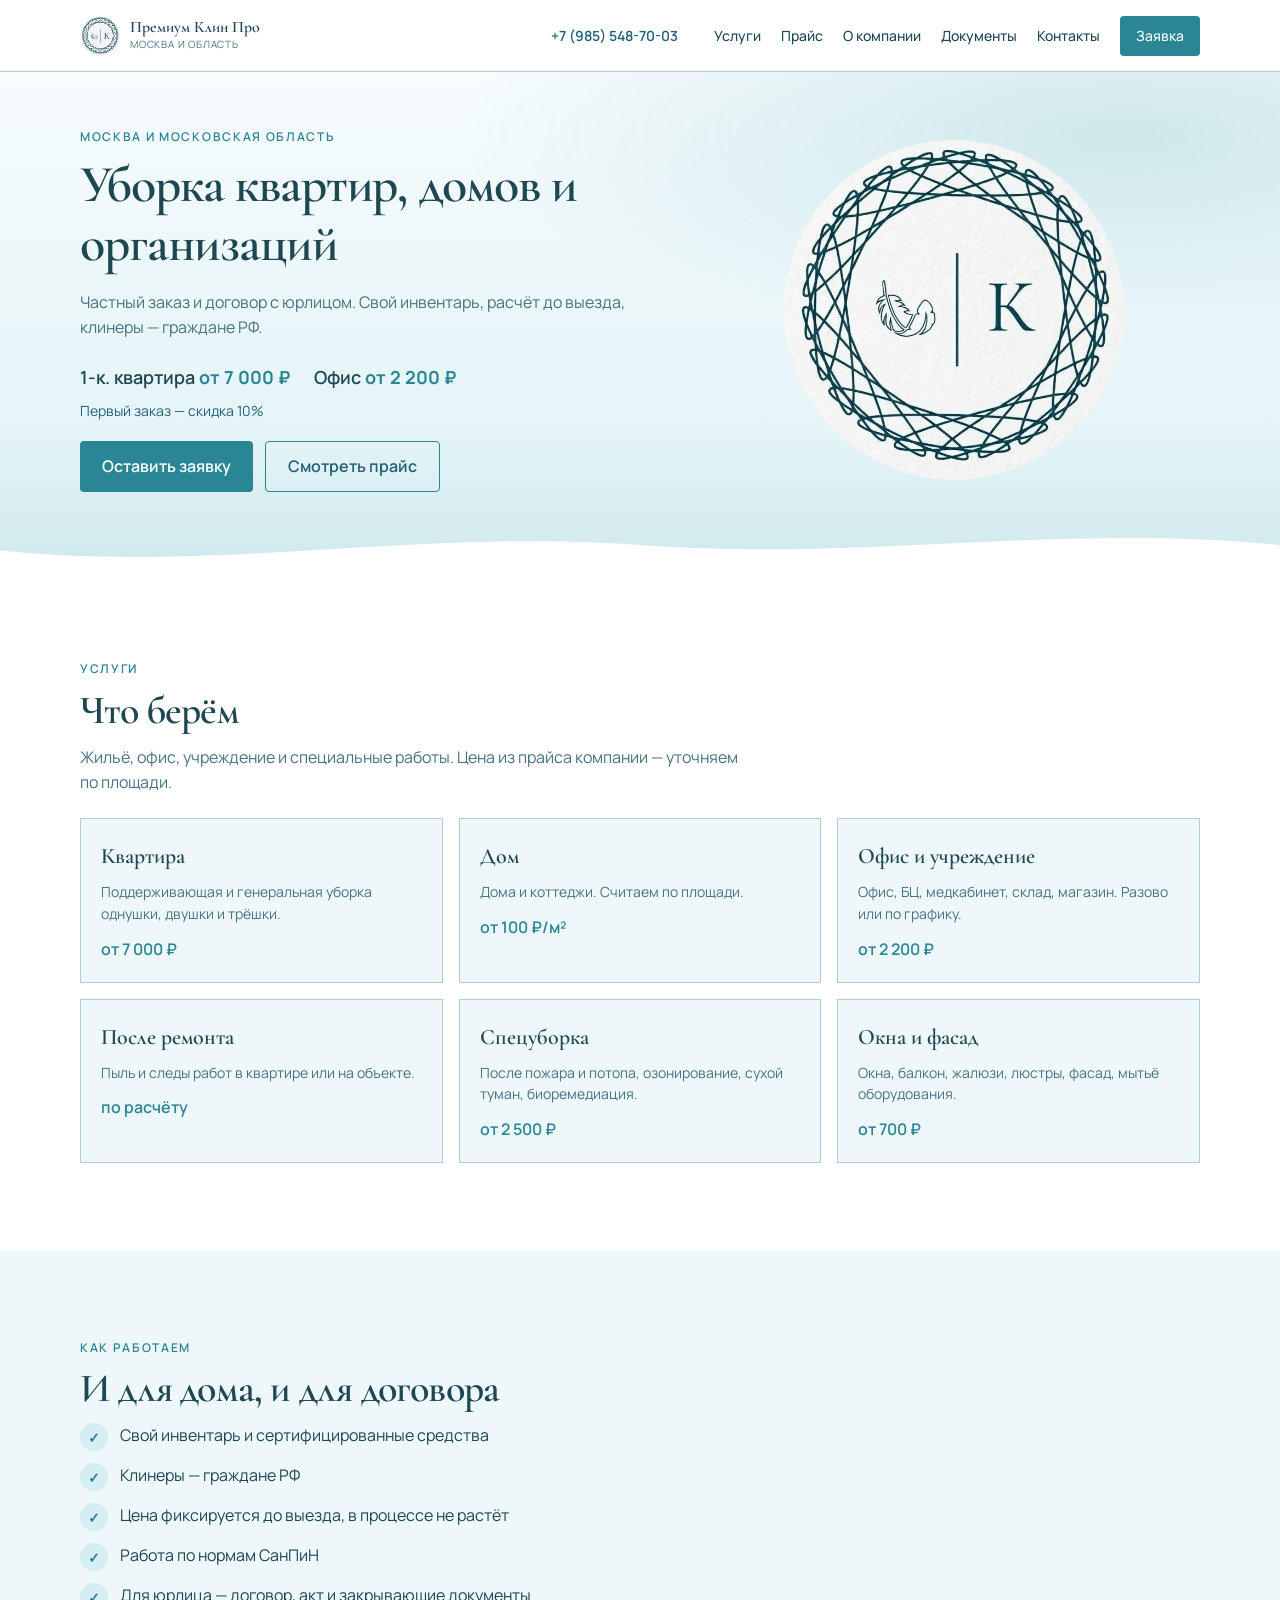
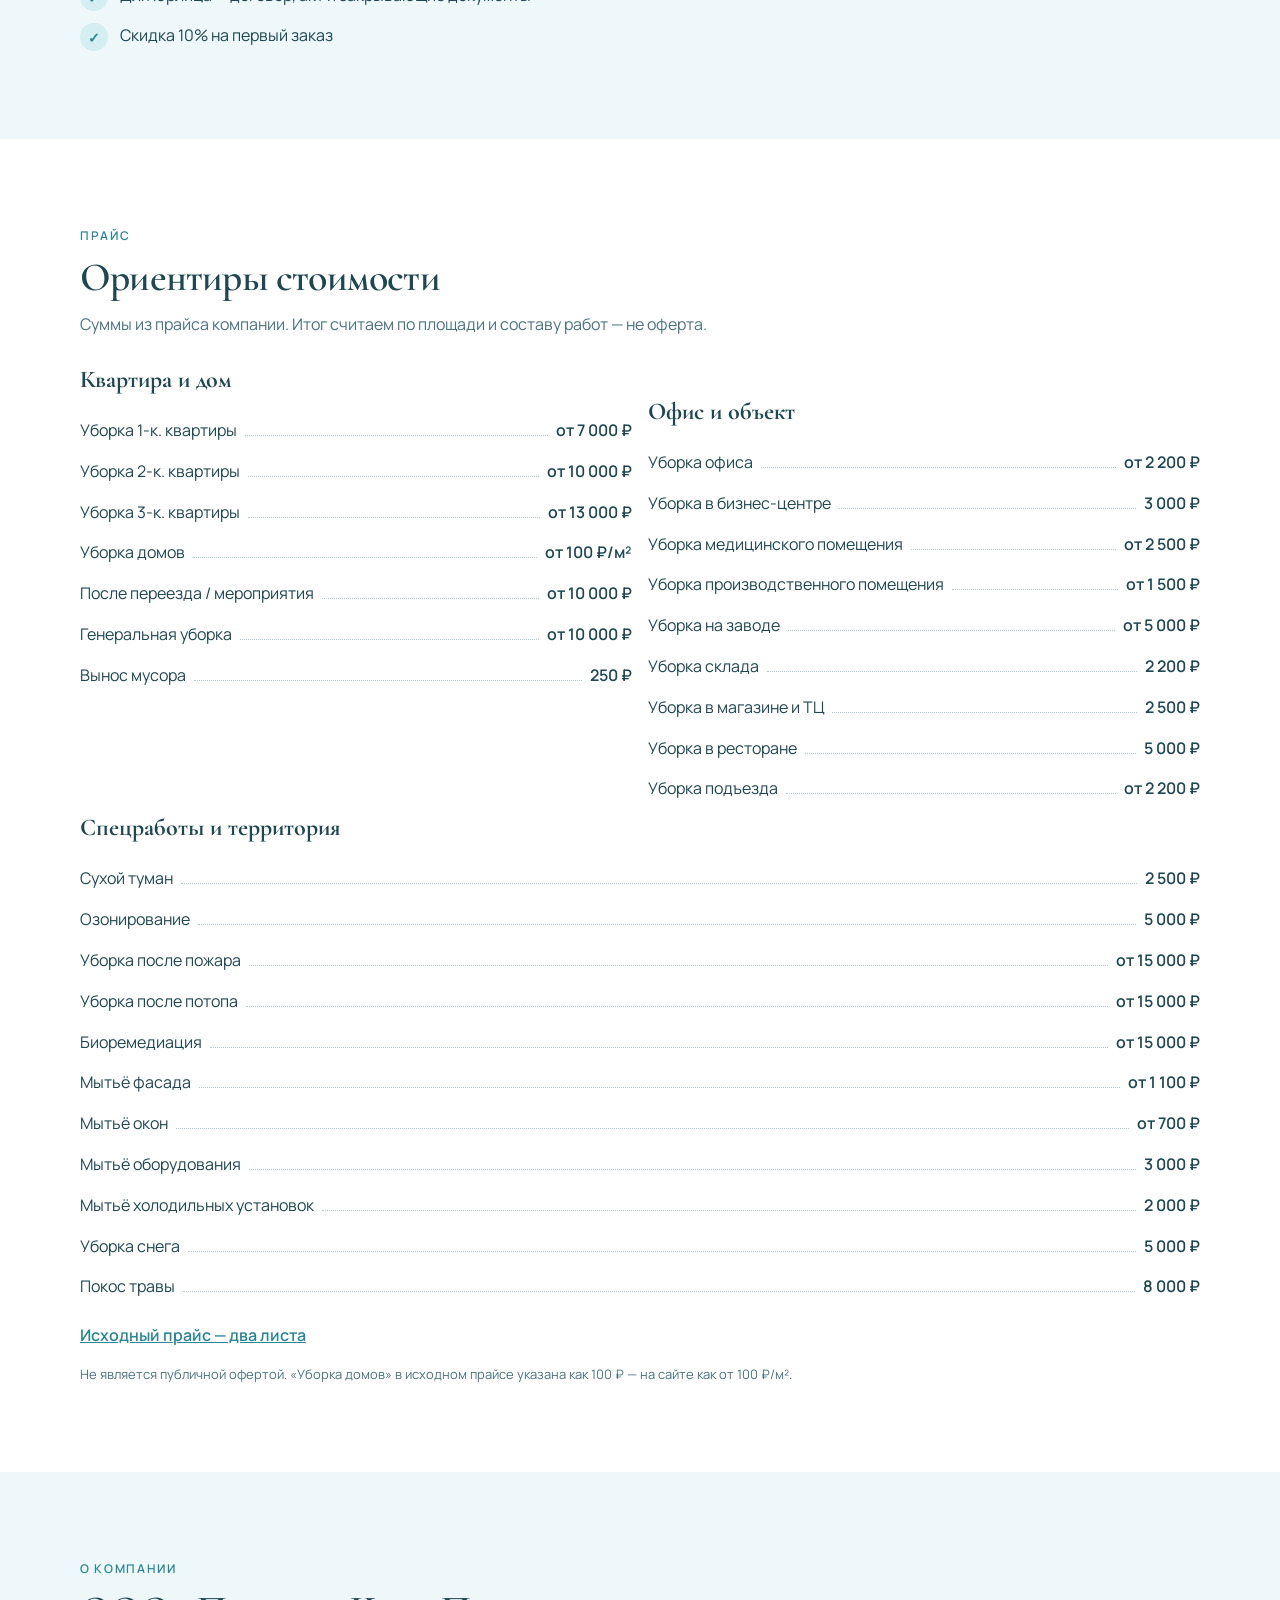
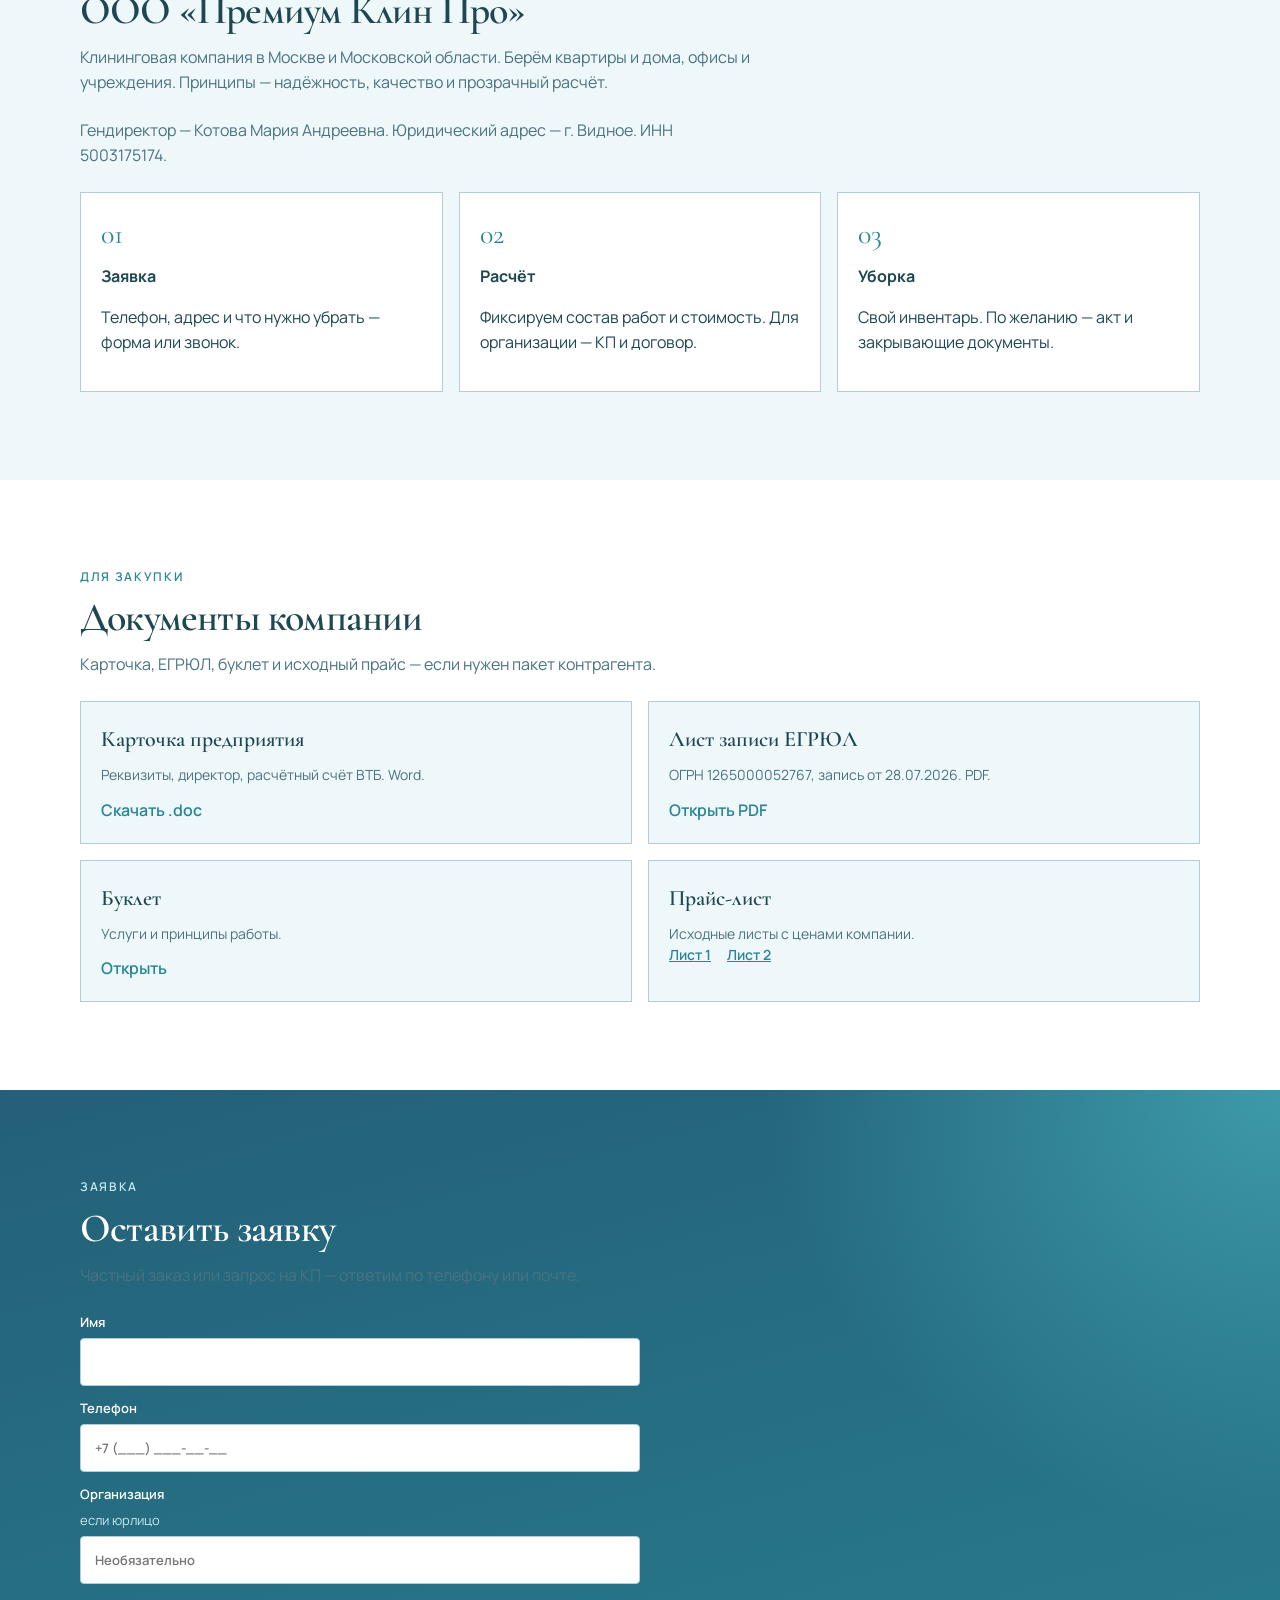
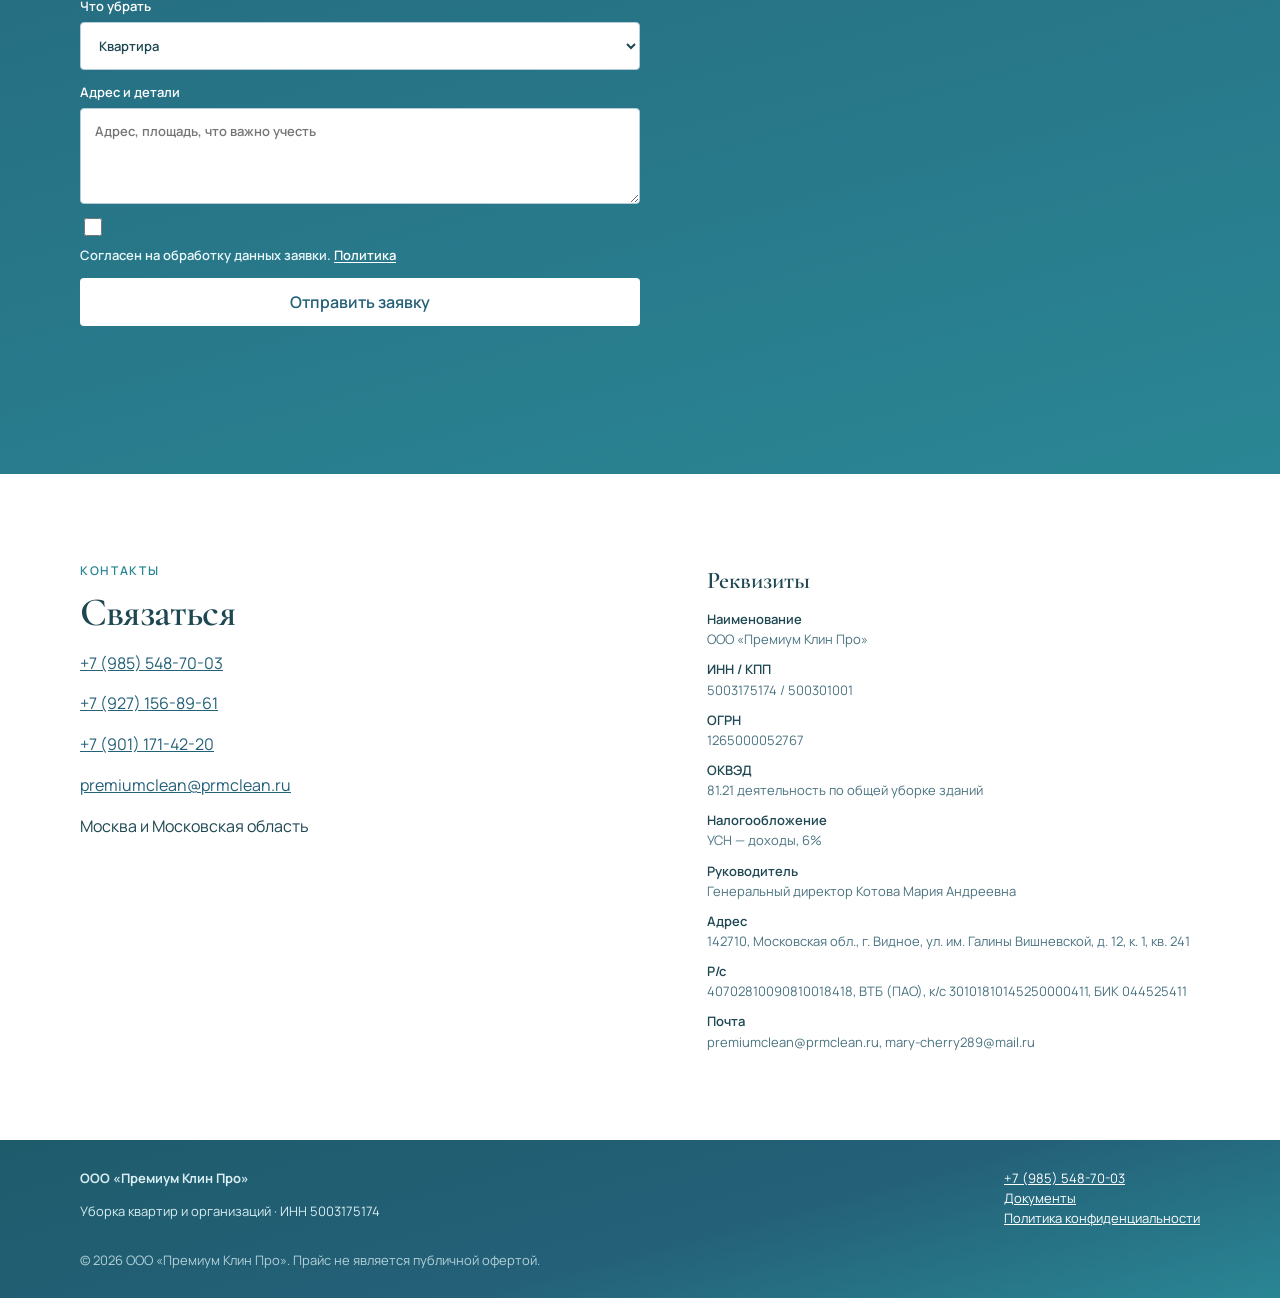
==== commit 0868bad2: "feat: смешанная визитка для частных и организаций Co-authored-by: Cursor <cursoragent@cursor.com>" ====
--- a/index.html
+++ b/index.html
@@ -4,27 +4,26 @@
   <meta charset="utf-8" />
   <meta name="viewport" content="width=device-width, initial-scale=1" />
   <meta name="robots" content="noindex, nofollow" />
-  <title>ООО «Премиум Клин Про» — клининг для организаций, Москва и МО</title>
-  <meta name="description" content="ООО «Премиум Клин Про», ИНН 5003175174. Клининг офисов, учреждений и предприятий в Москве и МО. Карточка, ЕГРЮЛ и прайс для закупки. Договор, работа по СанПиН." />
+  <title>Премиум Клин Про — уборка квартир и организаций, Москва и МО</title>
+  <meta name="description" content="Клининг квартир, домов, офисов и учреждений в Москве и МО. ООО «Премиум Клин Про», ИНН 5003175174. Прайс на сайте, договор и документы для закупки." />
   <link rel="icon" href="img/favicon.svg" type="image/svg+xml" />
   <meta property="og:type" content="website" />
   <meta property="og:locale" content="ru_RU" />
   <meta property="og:site_name" content="Премиум Клин Про" />
-  <meta property="og:title" content="ООО «Премиум Клин Про» — клининг для организаций" />
-  <meta property="og:description" content="Карточка предприятия, ЕГРЮЛ и прайс. Уборка офисов, учреждений и предприятий в Москве и МО." />
+  <meta property="og:title" content="Премиум Клин Про — уборка квартир и организаций" />
+  <meta property="og:description" content="Квартиры, дома, офисы и учреждения в Москве и МО. Прайс на сайте. Для закупки — карточка и ЕГРЮЛ." />
   <meta property="og:image" content="img/logo.jpg" />
   <link rel="preconnect" href="https://fonts.googleapis.com" />
   <link rel="preconnect" href="https://fonts.gstatic.com" crossorigin />
   <link href="https://fonts.googleapis.com/css2?family=Cormorant+Garamond:wght@600;700&family=Manrope:wght@400;500;600;700&display=swap&subset=cyrillic" rel="stylesheet" />
-  <link rel="stylesheet" href="css/styles.css?v=7" />
+  <link rel="stylesheet" href="css/styles.css?v=8" />
   <script type="application/ld+json">
   {
     "@context": "https://schema.org",
-    "@type": "Organization",
+    "@type": "LocalBusiness",
     "name": "Премиум Клин Про",
     "legalName": "ООО «Премиум Клин Про»",
     "taxID": "5003175174",
-    "vatID": "500301001",
     "email": "premiumclean@prmclean.ru",
     "telephone": ["+79855487003", "+79271568961", "+79011714220"],
     "address": {
@@ -46,17 +45,17 @@
         <img src="img/logo-mark.jpg" alt="" width="40" height="40" />
         <span class="logo__text">
           <span class="logo__name">Премиум Клин Про</span>
-          <span class="logo__sub">ООО · ИНН 5003175174</span>
+          <span class="logo__sub">Москва и область</span>
         </span>
       </a>
       <a class="header__phone" href="tel:+79855487003">+7 (985) 548-70-03</a>
       <nav class="nav" data-nav id="site-nav" aria-label="Разделы сайта">
-        <a href="#docs">Документы</a>
         <a href="#services">Услуги</a>
         <a href="#prices">Прайс</a>
         <a href="#about">О компании</a>
-        <a href="#contacts">Реквизиты</a>
-        <a class="btn nav__cta" href="#order">Запросить КП</a>
+        <a href="#docs">Документы</a>
+        <a href="#contacts">Контакты</a>
+        <a class="btn nav__cta" href="#order">Заявка</a>
       </nav>
       <button class="burger" type="button" data-burger aria-expanded="false" aria-controls="site-nav" aria-label="Открыть меню">
         <span></span>
@@ -70,16 +69,147 @@
       <div class="container hero__grid">
         <div>
           <p class="eyebrow">Москва и Московская область</p>
-          <h1>Клининг для учреждений и предприятий</h1>
-          <p class="lead">ООО «Премиум Клин Про». Договор, закрывающие документы, расчёт по техническому заданию. Карточка и лист ЕГРЮЛ — на сайте.</p>
-          <p class="hero__facts">ИНН 5003175174 · ОГРН 1265000052767 · ОКВЭД 81.21</p>
-          <p class="hero__price">Уборка офиса <strong>от 2 200 ₽</strong></p>
+          <h1>Уборка квартир, домов и организаций</h1>
+          <p class="lead">Частный заказ и договор с юрлицом. Свой инвентарь, расчёт до выезда, клинеры — граждане РФ.</p>
+          <div class="hero__prices">
+            <p>1-к. квартира <strong>от 7 000 ₽</strong></p>
+            <p>Офис <strong>от 2 200 ₽</strong></p>
+          </div>
+          <p class="hero__note">Первый заказ — скидка 10%</p>
           <div class="btn-row">
-            <a class="btn" href="#order">Запросить КП</a>
-            <a class="btn btn--ghost" href="#docs">Документы</a>
+            <a class="btn" href="#order">Оставить заявку</a>
+            <a class="btn btn--ghost" href="#prices">Смотреть прайс</a>
           </div>
         </div>
-        <img class="hero__mark" src="img/logo-mark.jpg" alt="Знак ООО «Премиум Клин Про»" width="340" height="340" />
+        <img class="hero__mark" src="img/logo-mark.jpg" alt="Знак Премиум Клин Про" width="340" height="340" />
+      </div>
+    </section>
+
+    <section class="section section--white" id="services">
+      <div class="container">
+        <p class="eyebrow">Услуги</p>
+        <h2>Что берём</h2>
+        <p class="lead">Жильё, офис, учреждение и специальные работы. Цена из прайса компании — уточняем по площади.</p>
+        <div class="grid-3">
+          <article class="card">
+            <h3>Квартира</h3>
+            <p>Поддерживающая и генеральная уборка однушки, двушки и трёшки.</p>
+            <span class="from">от 7 000 ₽</span>
+          </article>
+          <article class="card">
+            <h3>Дом</h3>
+            <p>Дома и коттеджи. Считаем по площади.</p>
+            <span class="from">от 100 ₽/м²</span>
+          </article>
+          <article class="card">
+            <h3>Офис и учреждение</h3>
+            <p>Офис, БЦ, медкабинет, склад, магазин. Разово или по графику.</p>
+            <span class="from">от 2 200 ₽</span>
+          </article>
+          <article class="card">
+            <h3>После ремонта</h3>
+            <p>Пыль и следы работ в квартире или на объекте.</p>
+            <span class="from">по расчёту</span>
+          </article>
+          <article class="card">
+            <h3>Спецуборка</h3>
+            <p>После пожара и потопа, озонирование, сухой туман, биоремедиация.</p>
+            <span class="from">от 2 500 ₽</span>
+          </article>
+          <article class="card">
+            <h3>Окна и фасад</h3>
+            <p>Окна, балкон, жалюзи, люстры, фасад, мытьё оборудования.</p>
+            <span class="from">от 700 ₽</span>
+          </article>
+        </div>
+      </div>
+    </section>
+
+    <section class="section section--paper" id="why">
+      <div class="container">
+        <p class="eyebrow">Как работаем</p>
+        <h2>И для дома, и для договора</h2>
+        <ul class="why-list">
+          <li><i>✓</i><span>Свой инвентарь и сертифицированные средства</span></li>
+          <li><i>✓</i><span>Клинеры — граждане РФ</span></li>
+          <li><i>✓</i><span>Цена фиксируется до выезда, в процессе не растёт</span></li>
+          <li><i>✓</i><span>Работа по нормам СанПиН</span></li>
+          <li><i>✓</i><span>Для юрлица — договор, акт и закрывающие документы</span></li>
+          <li><i>✓</i><span>Скидка 10% на первый заказ</span></li>
+        </ul>
+      </div>
+    </section>
+
+    <section class="section section--white" id="prices">
+      <div class="container">
+        <p class="eyebrow">Прайс</p>
+        <h2>Ориентиры стоимости</h2>
+        <p class="lead">Суммы из прайса компании. Итог считаем по площади и составу работ — не оферта.</p>
+
+        <div class="grid-2">
+          <div class="price-block">
+            <h3>Квартира и дом</h3>
+            <div class="price-row"><span>Уборка 1-к. квартиры</span><span class="dots"></span><span class="sum">от 7 000 ₽</span></div>
+            <div class="price-row"><span>Уборка 2-к. квартиры</span><span class="dots"></span><span class="sum">от 10 000 ₽</span></div>
+            <div class="price-row"><span>Уборка 3-к. квартиры</span><span class="dots"></span><span class="sum">от 13 000 ₽</span></div>
+            <div class="price-row"><span>Уборка домов</span><span class="dots"></span><span class="sum">от 100 ₽/м²</span></div>
+            <div class="price-row"><span>После переезда / мероприятия</span><span class="dots"></span><span class="sum">от 10 000 ₽</span></div>
+            <div class="price-row"><span>Генеральная уборка</span><span class="dots"></span><span class="sum">от 10 000 ₽</span></div>
+            <div class="price-row"><span>Вынос мусора</span><span class="dots"></span><span class="sum">250 ₽</span></div>
+          </div>
+          <div class="price-block">
+            <h3>Офис и объект</h3>
+            <div class="price-row"><span>Уборка офиса</span><span class="dots"></span><span class="sum">от 2 200 ₽</span></div>
+            <div class="price-row"><span>Уборка в бизнес-центре</span><span class="dots"></span><span class="sum">3 000 ₽</span></div>
+            <div class="price-row"><span>Уборка медицинского помещения</span><span class="dots"></span><span class="sum">от 2 500 ₽</span></div>
+            <div class="price-row"><span>Уборка производственного помещения</span><span class="dots"></span><span class="sum">от 1 500 ₽</span></div>
+            <div class="price-row"><span>Уборка на заводе</span><span class="dots"></span><span class="sum">от 5 000 ₽</span></div>
+            <div class="price-row"><span>Уборка склада</span><span class="dots"></span><span class="sum">2 200 ₽</span></div>
+            <div class="price-row"><span>Уборка в магазине и ТЦ</span><span class="dots"></span><span class="sum">2 500 ₽</span></div>
+            <div class="price-row"><span>Уборка в ресторане</span><span class="dots"></span><span class="sum">5 000 ₽</span></div>
+            <div class="price-row"><span>Уборка подъезда</span><span class="dots"></span><span class="sum">от 2 200 ₽</span></div>
+          </div>
+        </div>
+
+        <div class="price-block">
+          <h3>Спецработы и территория</h3>
+          <div class="price-row"><span>Сухой туман</span><span class="dots"></span><span class="sum">2 500 ₽</span></div>
+          <div class="price-row"><span>Озонирование</span><span class="dots"></span><span class="sum">5 000 ₽</span></div>
+          <div class="price-row"><span>Уборка после пожара</span><span class="dots"></span><span class="sum">от 15 000 ₽</span></div>
+          <div class="price-row"><span>Уборка после потопа</span><span class="dots"></span><span class="sum">от 15 000 ₽</span></div>
+          <div class="price-row"><span>Биоремедиация</span><span class="dots"></span><span class="sum">от 15 000 ₽</span></div>
+          <div class="price-row"><span>Мытьё фасада</span><span class="dots"></span><span class="sum">от 1 100 ₽</span></div>
+          <div class="price-row"><span>Мытьё окон</span><span class="dots"></span><span class="sum">от 700 ₽</span></div>
+          <div class="price-row"><span>Мытьё оборудования</span><span class="dots"></span><span class="sum">3 000 ₽</span></div>
+          <div class="price-row"><span>Мытьё холодильных установок</span><span class="dots"></span><span class="sum">2 000 ₽</span></div>
+          <div class="price-row"><span>Уборка снега</span><span class="dots"></span><span class="sum">5 000 ₽</span></div>
+          <div class="price-row"><span>Покос травы</span><span class="dots"></span><span class="sum">8 000 ₽</span></div>
+          <a class="price-more" href="files/prajs-1.jpg" target="_blank" rel="noopener noreferrer">Исходный прайс — два листа</a>
+        </div>
+        <p class="price-note">Не является публичной офертой. «Уборка домов» в исходном прайсе указана как 100 ₽ — на сайте как от 100 ₽/м².</p>
+      </div>
+    </section>
+
+    <section class="section section--paper" id="about">
+      <div class="container">
+        <p class="eyebrow">О компании</p>
+        <h2>ООО «Премиум Клин Про»</h2>
+        <p class="lead">Клининговая компания в Москве и Московской области. Берём квартиры и дома, офисы и учреждения. Принципы — надёжность, качество и прозрачный расчёт.</p>
+        <p class="lead">Гендиректор — Котова Мария Андреевна. Юридический адрес — г. Видное. ИНН 5003175174.</p>
+        <ol class="steps">
+          <li>
+            <strong>Заявка</strong>
+            <p>Телефон, адрес и что нужно убрать — форма или звонок.</p>
+          </li>
+          <li>
+            <strong>Расчёт</strong>
+            <p>Фиксируем состав работ и стоимость. Для организации — КП и договор.</p>
+          </li>
+          <li>
+            <strong>Уборка</strong>
+            <p>Свой инвентарь. По желанию — акт и закрывающие документы.</p>
+          </li>
+        </ol>
       </div>
     </section>
 
@@ -87,7 +217,7 @@
       <div class="container">
         <p class="eyebrow">Для закупки</p>
         <h2>Документы компании</h2>
-        <p class="lead">Пакет для контрагента и заявки: карточка, ЕГРЮЛ, буклет и исходный прайс.</p>
+        <p class="lead">Карточка, ЕГРЮЛ, буклет и исходный прайс — если нужен пакет контрагента.</p>
         <div class="grid-2">
           <a class="card doc-file" href="files/kartochka.doc" download>
             <h3>Карточка предприятия</h3>
@@ -116,170 +246,43 @@
       </div>
     </section>
 
-    <section class="section section--paper" id="services">
-      <div class="container">
-        <p class="eyebrow">Услуги</p>
-        <h2>Объекты, которые берём</h2>
-        <p class="lead">Офисы, учреждения, производство и специальные работы. Жилой фонд ведомств — по запросу.</p>
-        <div class="grid-3">
-          <article class="card">
-            <h3>Офис и БЦ</h3>
-            <p>Разовая и регулярная уборка, переговорные, ежедневное поддержание.</p>
-            <span class="from">от 2 200 ₽</span>
-          </article>
-          <article class="card">
-            <h3>Медучреждения</h3>
-            <p>Уборка медицинских помещений с учётом санитарных требований.</p>
-            <span class="from">от 2 500 ₽</span>
-          </article>
-          <article class="card">
-            <h3>Производство и склады</h3>
-            <p>Цех, склад, завод, торговое помещение, ресторан.</p>
-            <span class="from">от 1 500 ₽</span>
-          </article>
-          <article class="card">
-            <h3>После ремонта</h3>
-            <p>Пыль и следы работ, подготовка объекта к сдаче.</p>
-            <span class="from">по расчёту</span>
-          </article>
-          <article class="card">
-            <h3>Спецуборка</h3>
-            <p>После пожара и потопа, озонирование, сухой туман, биоремедиация.</p>
-            <span class="from">от 2 500 ₽</span>
-          </article>
-          <article class="card">
-            <h3>Окна и фасад</h3>
-            <p>Окна, балкон, жалюзи, люстры, фасад, мытьё оборудования.</p>
-            <span class="from">от 700 ₽</span>
-          </article>
-        </div>
-      </div>
-    </section>
-
-    <section class="section section--white" id="why">
-      <div class="container">
-        <p class="eyebrow">Для заказчика</p>
-        <h2>Как закрываем работы</h2>
-        <ul class="why-list">
-          <li><i>✓</i><span>Договор и закрывающие документы</span></li>
-          <li><i>✓</i><span>Расчёт по ТЗ до начала работ, цена не меняется в процессе</span></li>
-          <li><i>✓</i><span>Клинеры — граждане РФ</span></li>
-          <li><i>✓</i><span>Работа по нормам СанПиН, сертифицированные средства</span></li>
-          <li><i>✓</i><span>УСН «доходы» 6%</span></li>
-          <li><i>✓</i><span>Карточка предприятия и ЕГРЮЛ скачиваются с сайта</span></li>
-        </ul>
-      </div>
-    </section>
-
-    <section class="section section--paper" id="prices">
-      <div class="container">
-        <p class="eyebrow">Прайс</p>
-        <h2>Ориентиры стоимости</h2>
-        <p class="lead">Суммы из прайса компании. Для закупки считаем по площади и ТЗ — не оферта.</p>
-
-        <div class="price-block">
-          <h3>Организации и объекты</h3>
-          <div class="price-row"><span>Уборка офиса</span><span class="dots"></span><span class="sum">от 2 200 ₽</span></div>
-          <div class="price-row"><span>Уборка в бизнес-центре</span><span class="dots"></span><span class="sum">3 000 ₽</span></div>
-          <div class="price-row"><span>Уборка медицинского помещения</span><span class="dots"></span><span class="sum">от 2 500 ₽</span></div>
-          <div class="price-row"><span>Уборка производственного помещения</span><span class="dots"></span><span class="sum">от 1 500 ₽</span></div>
-          <div class="price-row"><span>Уборка на заводе</span><span class="dots"></span><span class="sum">от 5 000 ₽</span></div>
-          <div class="price-row"><span>Уборка склада</span><span class="dots"></span><span class="sum">2 200 ₽</span></div>
-          <div class="price-row"><span>Уборка в магазине и ТЦ</span><span class="dots"></span><span class="sum">2 500 ₽</span></div>
-          <div class="price-row"><span>Уборка в ресторане</span><span class="dots"></span><span class="sum">5 000 ₽</span></div>
-          <div class="price-row"><span>Уборка подъезда</span><span class="dots"></span><span class="sum">от 2 200 ₽</span></div>
-          <div class="price-row"><span>Генеральная уборка</span><span class="dots"></span><span class="sum">от 10 000 ₽</span></div>
-        </div>
-
-        <div class="grid-2">
-          <div class="price-block">
-            <h3>Спецработы и территория</h3>
-            <div class="price-row"><span>Сухой туман</span><span class="dots"></span><span class="sum">2 500 ₽</span></div>
-            <div class="price-row"><span>Озонирование</span><span class="dots"></span><span class="sum">5 000 ₽</span></div>
-            <div class="price-row"><span>Уборка после пожара</span><span class="dots"></span><span class="sum">от 15 000 ₽</span></div>
-            <div class="price-row"><span>Уборка после потопа</span><span class="dots"></span><span class="sum">от 15 000 ₽</span></div>
-            <div class="price-row"><span>Биоремедиация</span><span class="dots"></span><span class="sum">от 15 000 ₽</span></div>
-            <div class="price-row"><span>Мытьё фасада</span><span class="dots"></span><span class="sum">от 1 100 ₽</span></div>
-            <div class="price-row"><span>Мытьё окон</span><span class="dots"></span><span class="sum">от 700 ₽</span></div>
-            <div class="price-row"><span>Мытьё оборудования</span><span class="dots"></span><span class="sum">3 000 ₽</span></div>
-            <div class="price-row"><span>Уборка снега</span><span class="dots"></span><span class="sum">5 000 ₽</span></div>
-            <div class="price-row"><span>Покос травы</span><span class="dots"></span><span class="sum">8 000 ₽</span></div>
-          </div>
-          <div class="price-block">
-            <h3>Жилой фонд и доп. работы</h3>
-            <div class="price-row"><span>Уборка 1-к. квартиры</span><span class="dots"></span><span class="sum">от 7 000 ₽</span></div>
-            <div class="price-row"><span>Уборка 2-к. квартиры</span><span class="dots"></span><span class="sum">от 10 000 ₽</span></div>
-            <div class="price-row"><span>Уборка 3-к. квартиры</span><span class="dots"></span><span class="sum">от 13 000 ₽</span></div>
-            <div class="price-row"><span>Уборка домов</span><span class="dots"></span><span class="sum">от 100 ₽/м²</span></div>
-            <div class="price-row"><span>После переезда / мероприятия</span><span class="dots"></span><span class="sum">от 10 000 ₽</span></div>
-            <div class="price-row"><span>Мытьё холодильных установок</span><span class="dots"></span><span class="sum">2 000 ₽</span></div>
-            <div class="price-row"><span>Вынос мусора</span><span class="dots"></span><span class="sum">250 ₽</span></div>
-            <a class="price-more" href="files/prajs-1.jpg" target="_blank" rel="noopener noreferrer">Полный прайс — два листа в документах</a>
-          </div>
-        </div>
-        <p class="price-note">Не является публичной офертой. «Уборка домов» в исходном прайсе указана как 100 ₽ — на сайте как от 100 ₽/м².</p>
-      </div>
-    </section>
-
-    <section class="section section--white" id="about">
-      <div class="container">
-        <p class="eyebrow">О компании</p>
-        <h2>ООО «Премиум Клин Про»</h2>
-        <p class="lead">Профессиональная клининговая компания. Работаем с юридическими лицами: офис, учреждение, предприятие. Принципы — надёжность, качество и прозрачный расчёт.</p>
-        <p class="lead">Гендиректор — Котова Мария Андреевна. Юридический адрес — г. Видное, выезд по Москве и Московской области.</p>
-        <ol class="steps">
-          <li>
-            <strong>Запрос</strong>
-            <p>ТЗ, объект и контакты — форма или почта. Карточку можно скачать сразу.</p>
-          </li>
-          <li>
-            <strong>КП и договор</strong>
-            <p>Фиксируем состав работ и стоимость до выезда.</p>
-          </li>
-          <li>
-            <strong>Работы и закрытие</strong>
-            <p>Свой инвентарь, акт и закрывающие документы.</p>
-          </li>
-        </ol>
-      </div>
-    </section>
-
     <section class="section section--brand" id="order">
       <div class="container">
-        <p class="eyebrow">Запрос</p>
-        <h2>Запросить коммерческое предложение</h2>
-        <p class="lead lead--on-brand">Напишите организацию и объект — ответим на почту и подготовим расчёт.</p>
+        <p class="eyebrow">Заявка</p>
+        <h2>Оставить заявку</h2>
+        <p class="lead lead--on-brand">Частный заказ или запрос на КП — ответим по телефону или почте.</p>
         <form class="form form--narrow" data-lead-form>
-          <label>Организация
-            <input type="text" name="organization" autocomplete="organization" placeholder="Наименование заказчика" />
-          </label>
-          <label>Контактное лицо
-            <input type="text" name="name" autocomplete="name" />
+          <label>Имя
+            <input type="text" name="name" autocomplete="name" required />
           </label>
           <label>Телефон
             <input type="tel" name="phone" required autocomplete="tel" placeholder="+7 (___) ___-__-__" />
           </label>
-          <label>Тип объекта
+          <label>Организация <span class="form__hint">если юрлицо</span>
+            <input type="text" name="organization" autocomplete="organization" placeholder="Необязательно" />
+          </label>
+          <label>Что убрать
             <select name="service">
-              <option value="Офис / БЦ">Офис / БЦ</option>
-              <option value="Медучреждение">Медучреждение</option>
-              <option value="Производство / склад">Производство / склад</option>
+              <option value="Квартира">Квартира</option>
+              <option value="Дом">Дом</option>
+              <option value="Офис / учреждение">Офис / учреждение</option>
               <option value="После ремонта">После ремонта</option>
               <option value="Спецуборка">Спецуборка</option>
+              <option value="Окна / фасад">Окна / фасад</option>
               <option value="Другое">Другое</option>
             </select>
           </label>
-          <label>Объект и ТЗ
-            <textarea name="comment" rows="3" placeholder="Адрес, площадь, номер закупки, состав работ"></textarea>
+          <label>Адрес и детали
+            <textarea name="comment" rows="3" placeholder="Адрес, площадь, что важно учесть"></textarea>
           </label>
           <label class="visually-hidden">Не заполняйте
             <input type="text" name="website" tabindex="-1" autocomplete="off" />
           </label>
           <label class="form__check">
             <input type="checkbox" name="agree" required />
-            <span>Согласен на обработку данных заявки, чтобы подготовить КП. <a href="privacy.html">Политика</a></span>
-          </label>
-          <button class="btn btn--light" type="submit">Отправить запрос</button>
+            <span>Согласен на обработку данных заявки. <a href="privacy.html">Политика</a></span>
+          </label>
+          <button class="btn btn--light" type="submit">Отправить заявку</button>
           <p class="form__status" data-form-status></p>
         </form>
       </div>
@@ -328,7 +331,7 @@
       <div class="footer__top">
         <div>
           <strong>ООО «Премиум Клин Про»</strong>
-          <p>Клининг для организаций · ИНН 5003175174</p>
+          <p>Уборка квартир и организаций · ИНН 5003175174</p>
         </div>
         <div>
           <a href="tel:+79855487003">+7 (985) 548-70-03</a><br />
@@ -342,9 +345,9 @@
 
   <div class="sticky-bar" aria-label="Быстрые действия">
     <a class="btn btn--ghost" href="tel:+79855487003">Позвонить</a>
-    <a class="btn" href="#order">Запросить КП</a>
+    <a class="btn" href="#order">Заявка</a>
   </div>
 
-  <script src="js/main.js?v=3"></script>
+  <script src="js/main.js?v=4"></script>
 </body>
 </html>
--- a/css/styles.css
+++ b/css/styles.css
@@ -395,20 +395,32 @@
   letter-spacing: 0.01em;
 }
 
-.hero__price {
+.hero__price,
+.hero__prices {
+  margin: 0 0 8px;
+  font-size: 18px;
+  font-weight: 600;
+}
+
+.hero__prices {
+  display: flex;
+  flex-wrap: wrap;
+  gap: 8px 24px;
+}
+
+.hero__prices p {
+  margin: 0;
+}
+
+.hero__price strong,
+.hero__prices strong {
+  color: var(--brand);
+}
+
+.hero__note {
   margin: 0 0 20px;
-  font-size: 18px;
-  font-weight: 600;
-}
-
-.hero__price strong {
-  color: var(--brand);
-}
-
-.hero__note {
-  margin: 16px 0 0;
-  font-size: 13px;
-  color: var(--muted);
+  font-size: 14px;
+  color: var(--brand-dark);
 }
 
 /* Cards */
@@ -593,6 +605,11 @@
   gap: 6px;
   font-size: 13px;
   font-weight: 600;
+}
+
+.form__hint {
+  font-weight: 400;
+  color: #c5e8ee;
 }
 
 .form input,
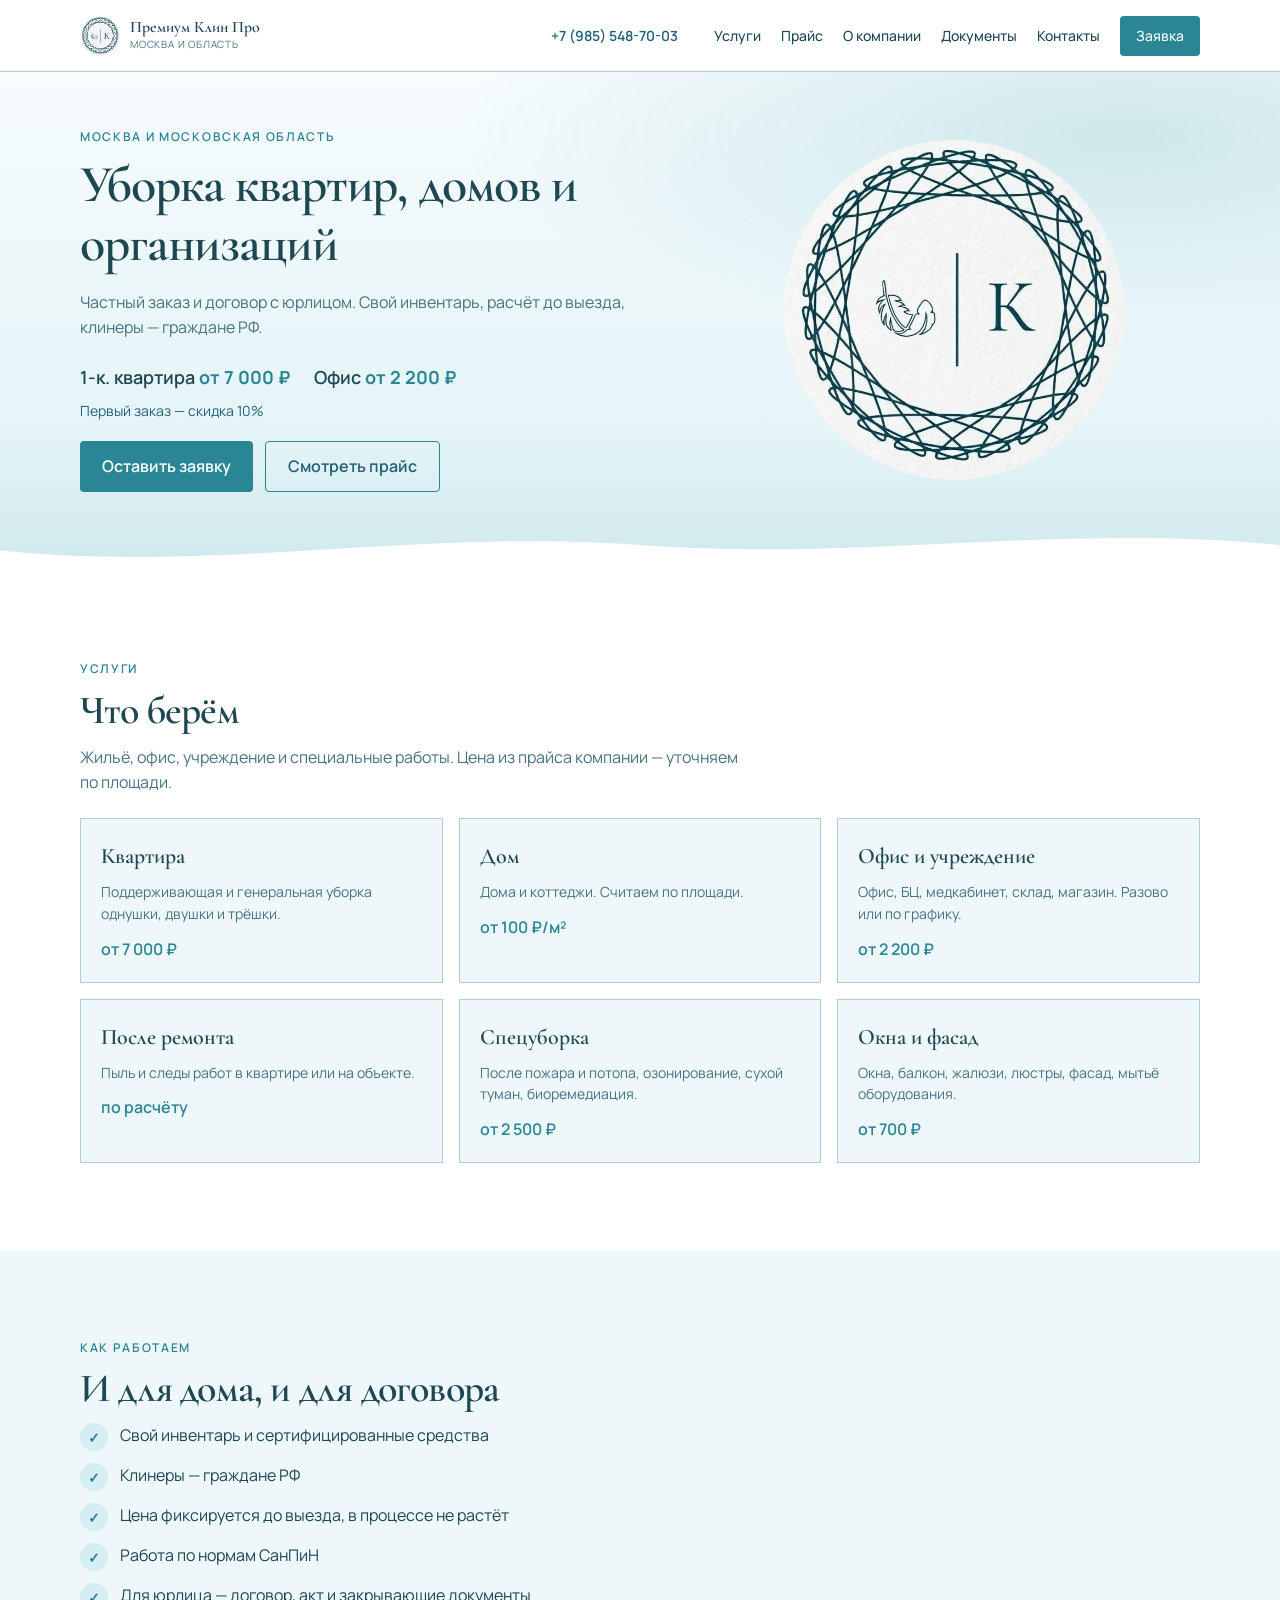
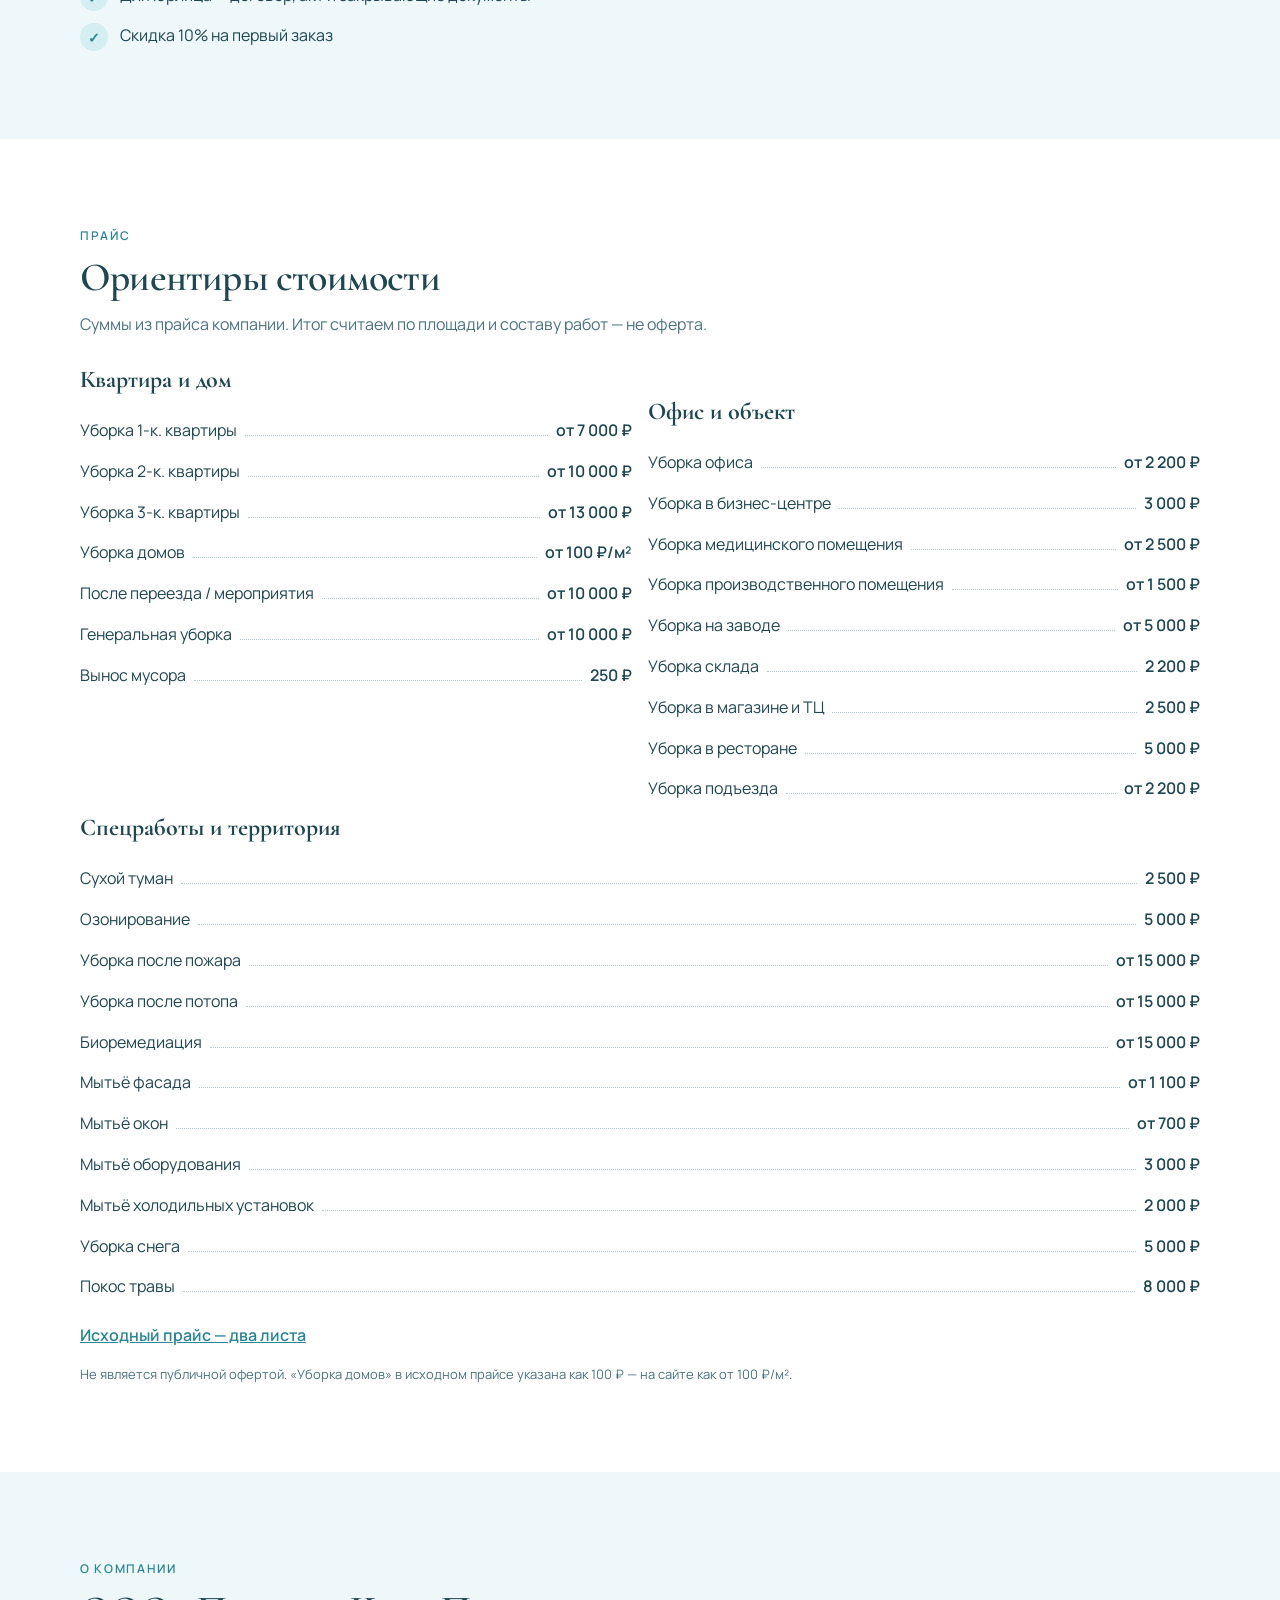
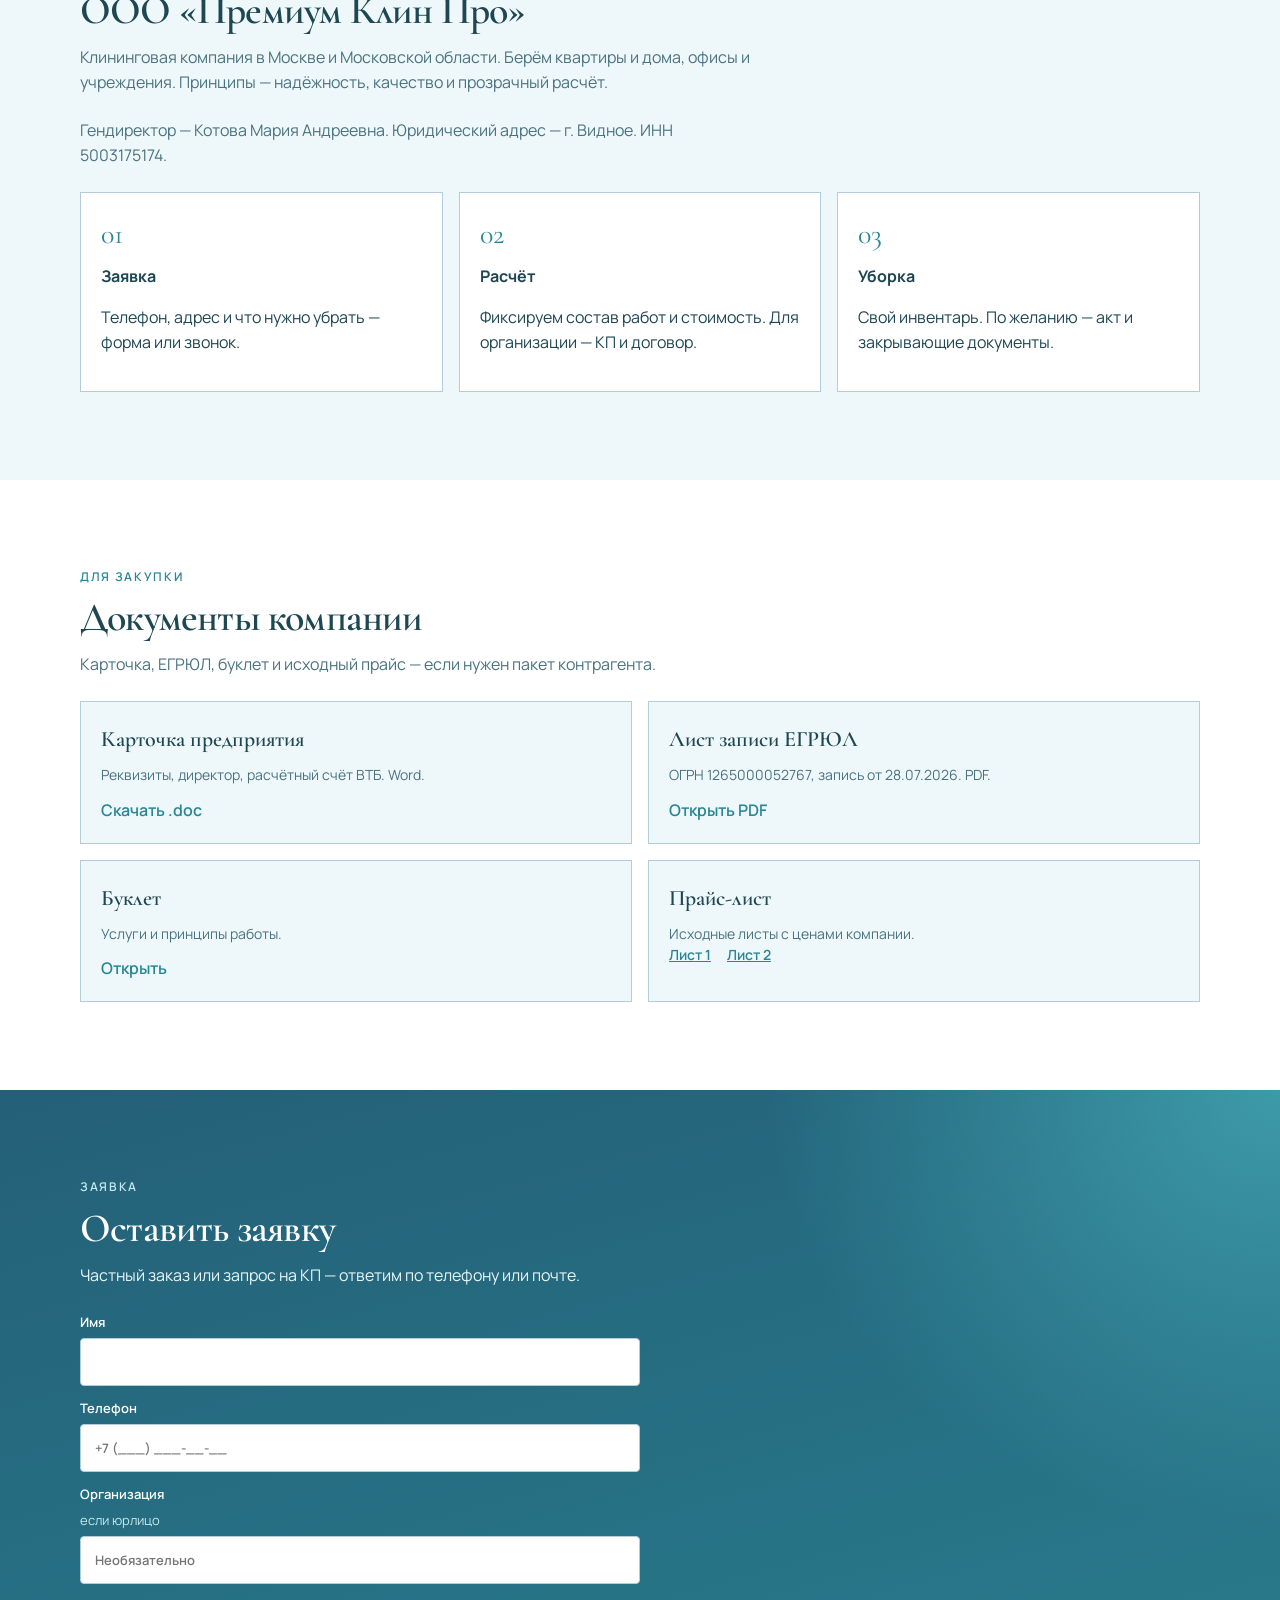
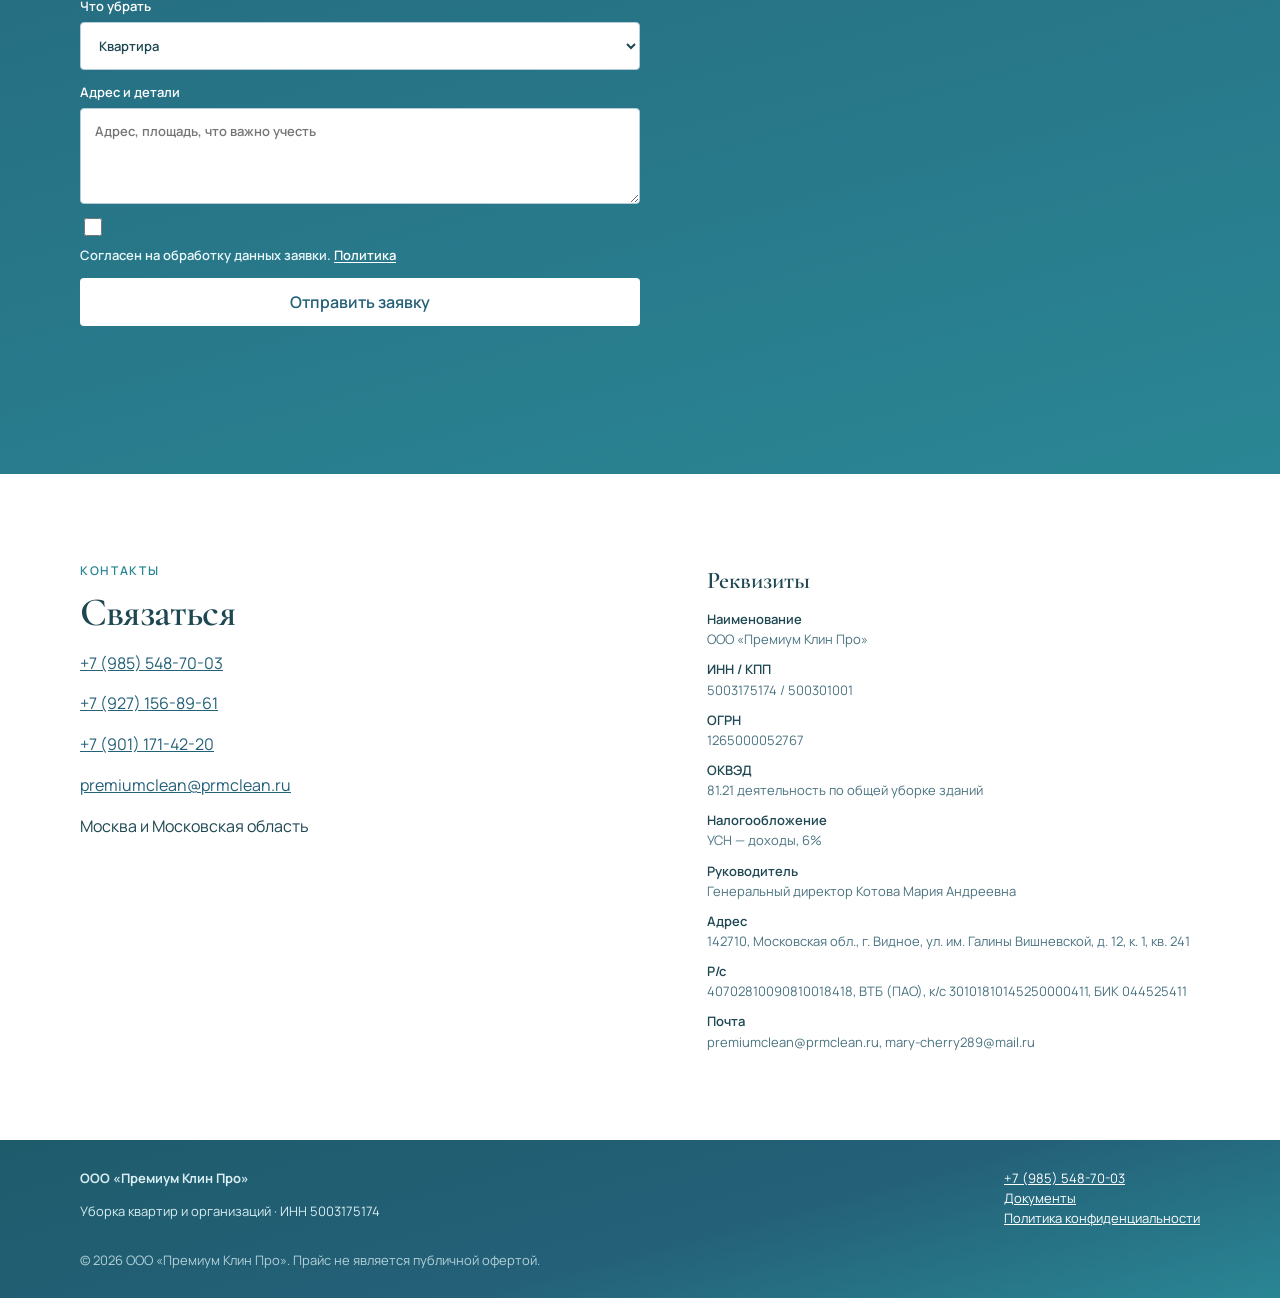
==== commit edce31c6: "fix: контраст подписи формы на бирюзовом фоне Co-authored-by: Cursor <cursoragent@cursor.com>" ====
--- a/index.html
+++ b/index.html
@@ -16,7 +16,7 @@
   <link rel="preconnect" href="https://fonts.googleapis.com" />
   <link rel="preconnect" href="https://fonts.gstatic.com" crossorigin />
   <link href="https://fonts.googleapis.com/css2?family=Cormorant+Garamond:wght@600;700&family=Manrope:wght@400;500;600;700&display=swap&subset=cyrillic" rel="stylesheet" />
-  <link rel="stylesheet" href="css/styles.css?v=8" />
+  <link rel="stylesheet" href="css/styles.css?v=9" />
   <script type="application/ld+json">
   {
     "@context": "https://schema.org",
--- a/css/styles.css
+++ b/css/styles.css
@@ -117,8 +117,9 @@
   color: #c5e8ee;
 }
 
+.section--brand .lead,
 .lead--on-brand {
-  color: #d7eef2;
+  color: #e8f6f8;
 }
 
 .contacts__title {
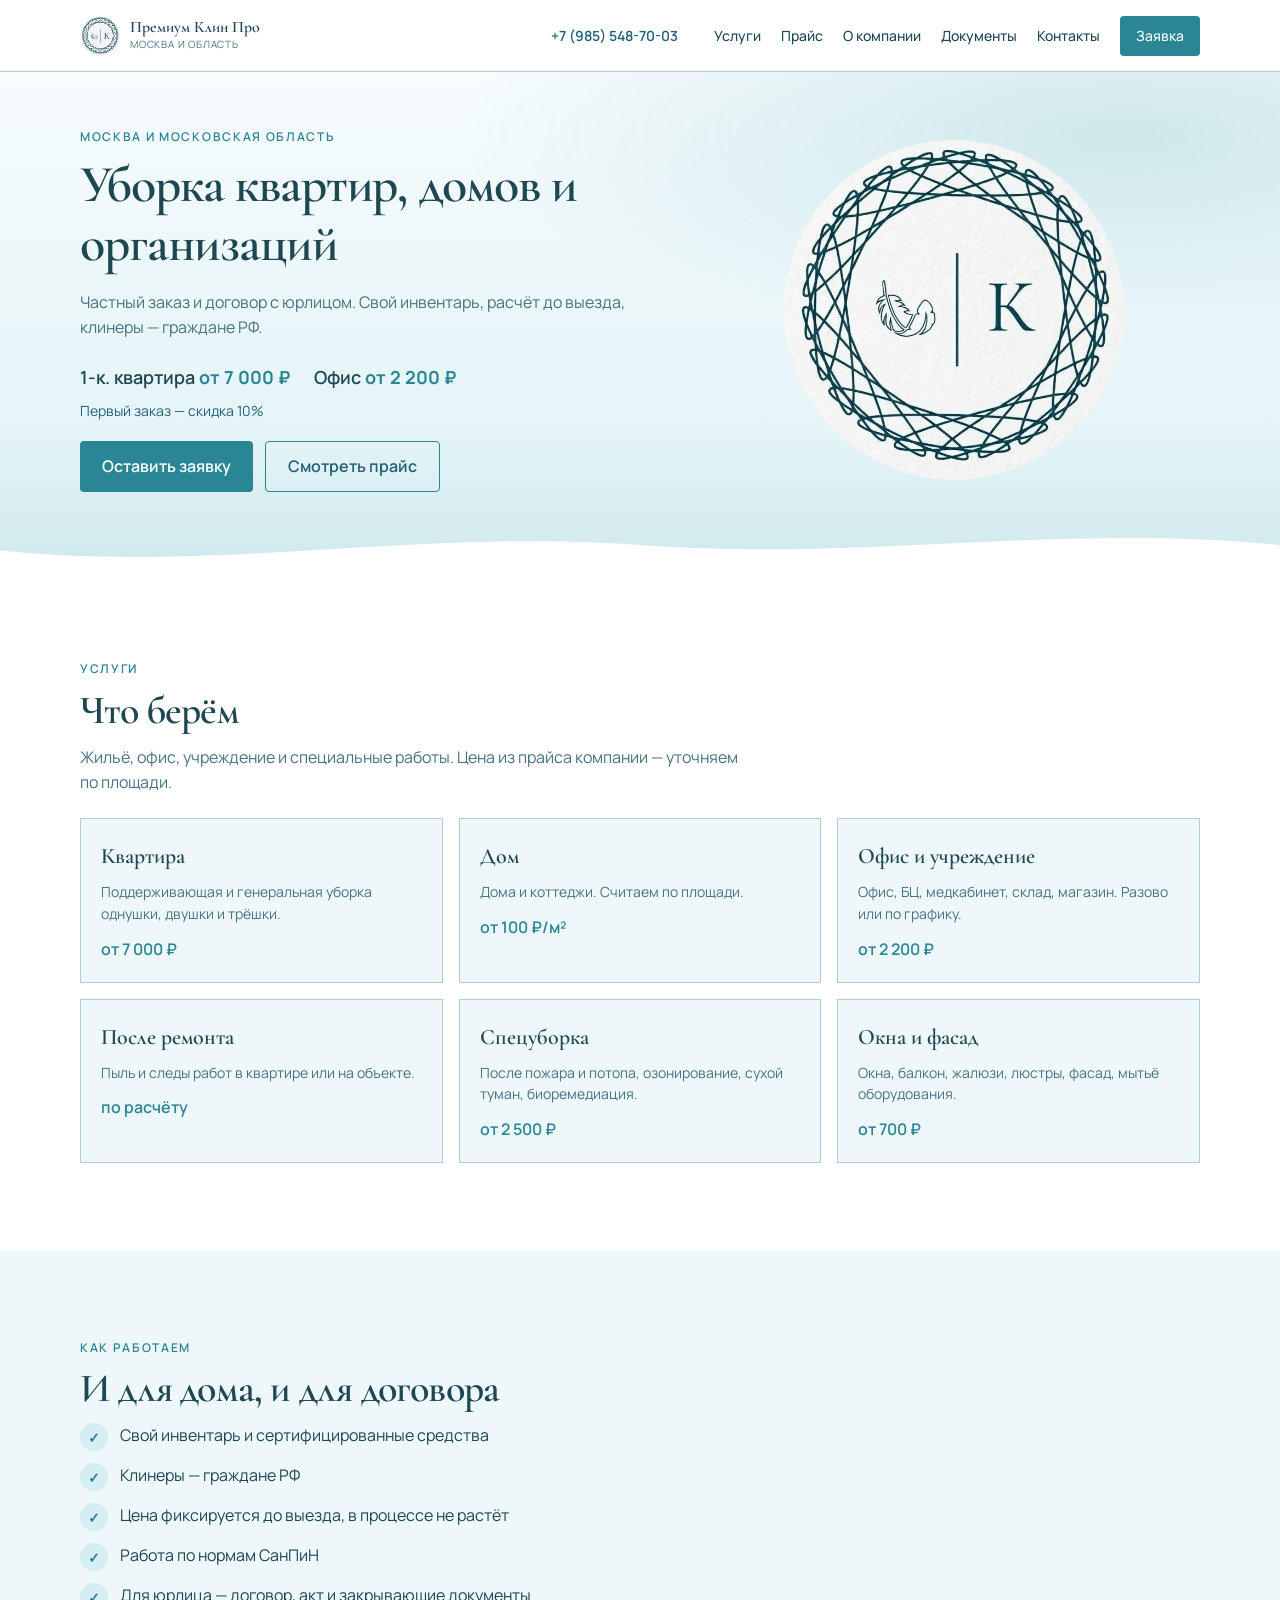
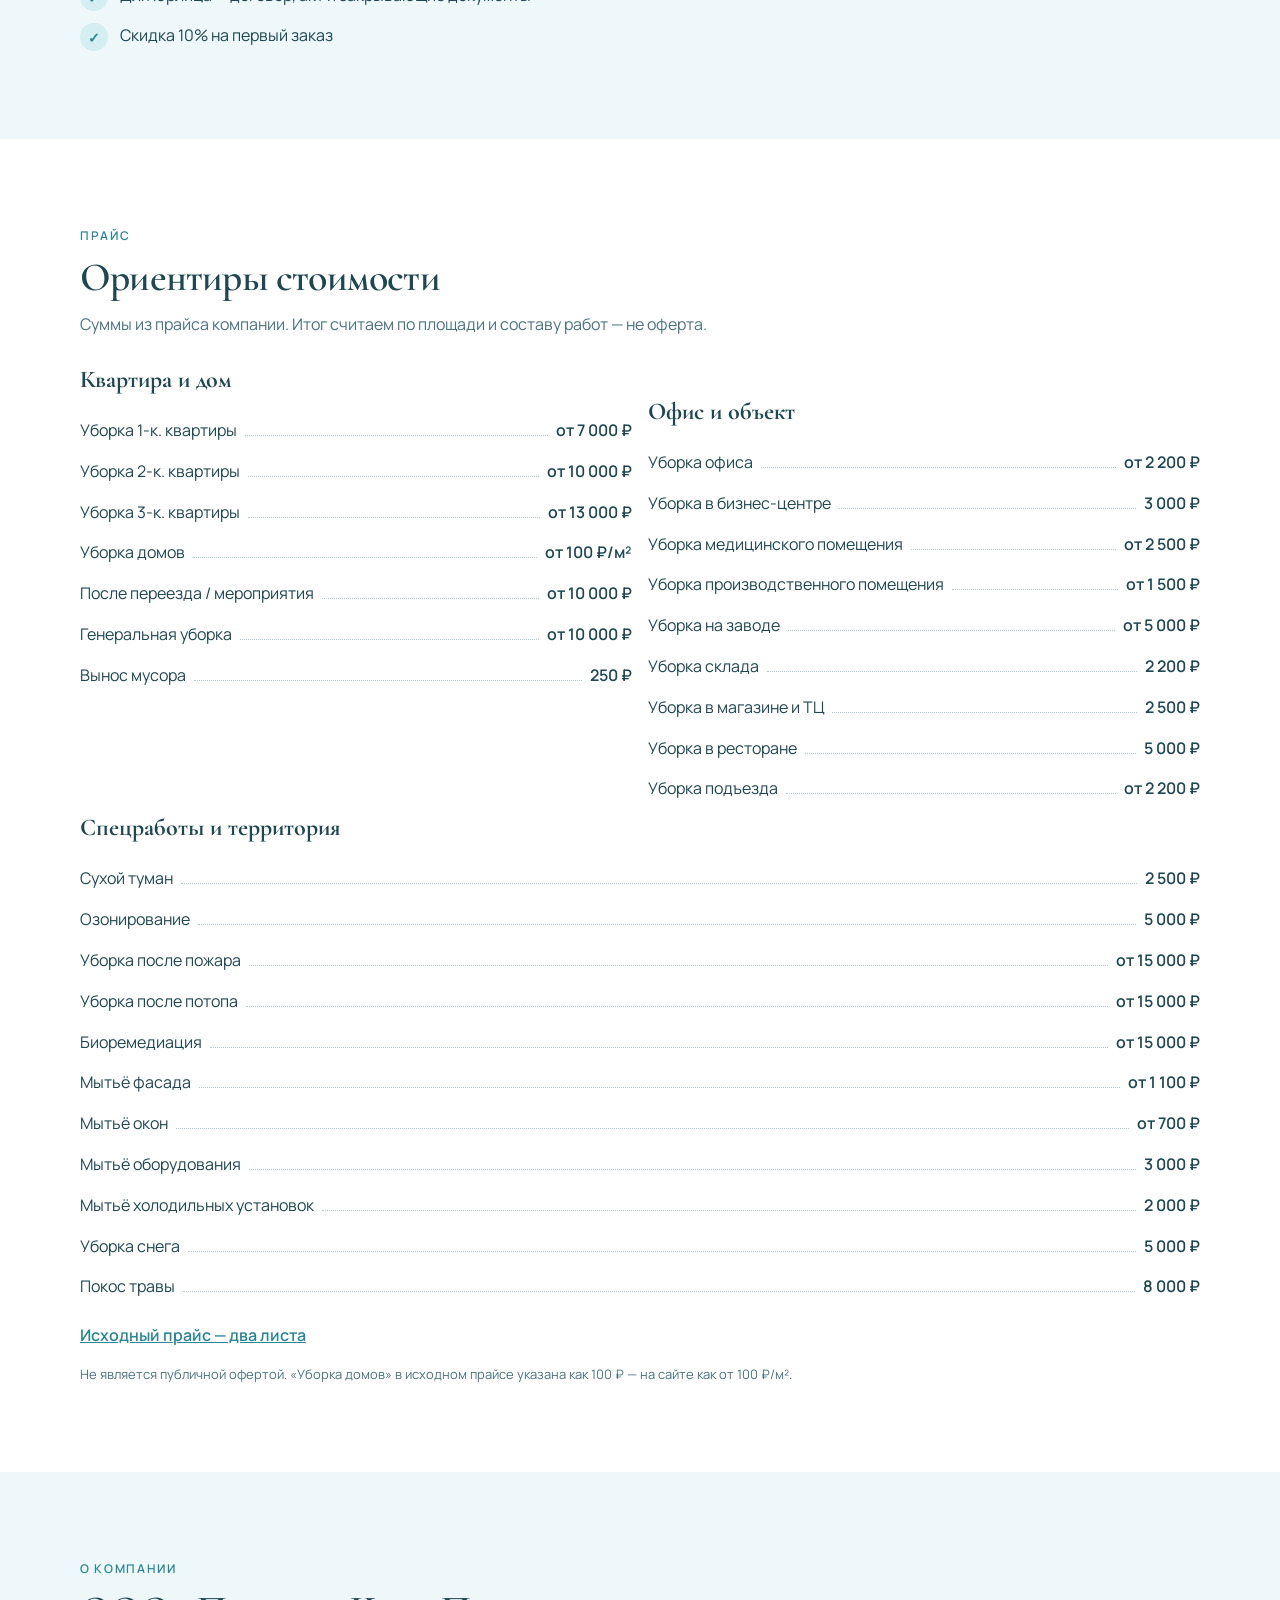
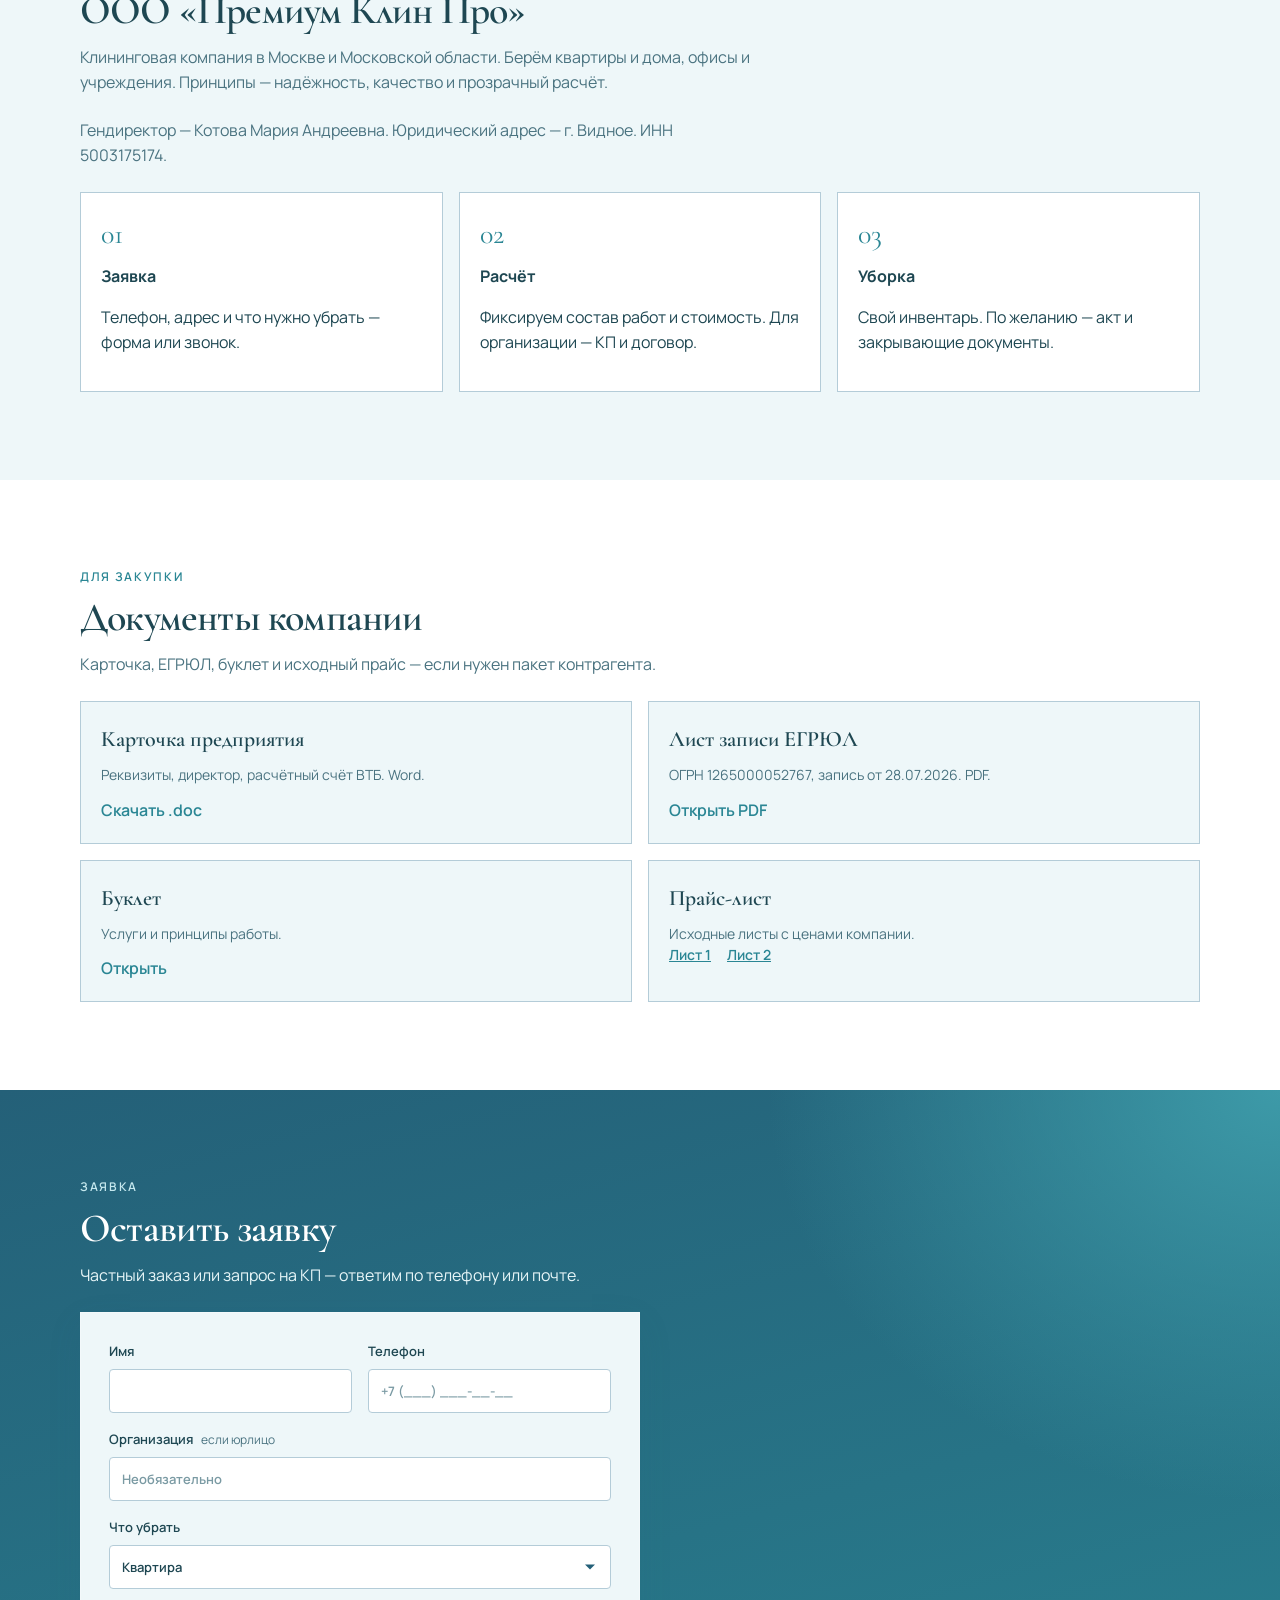
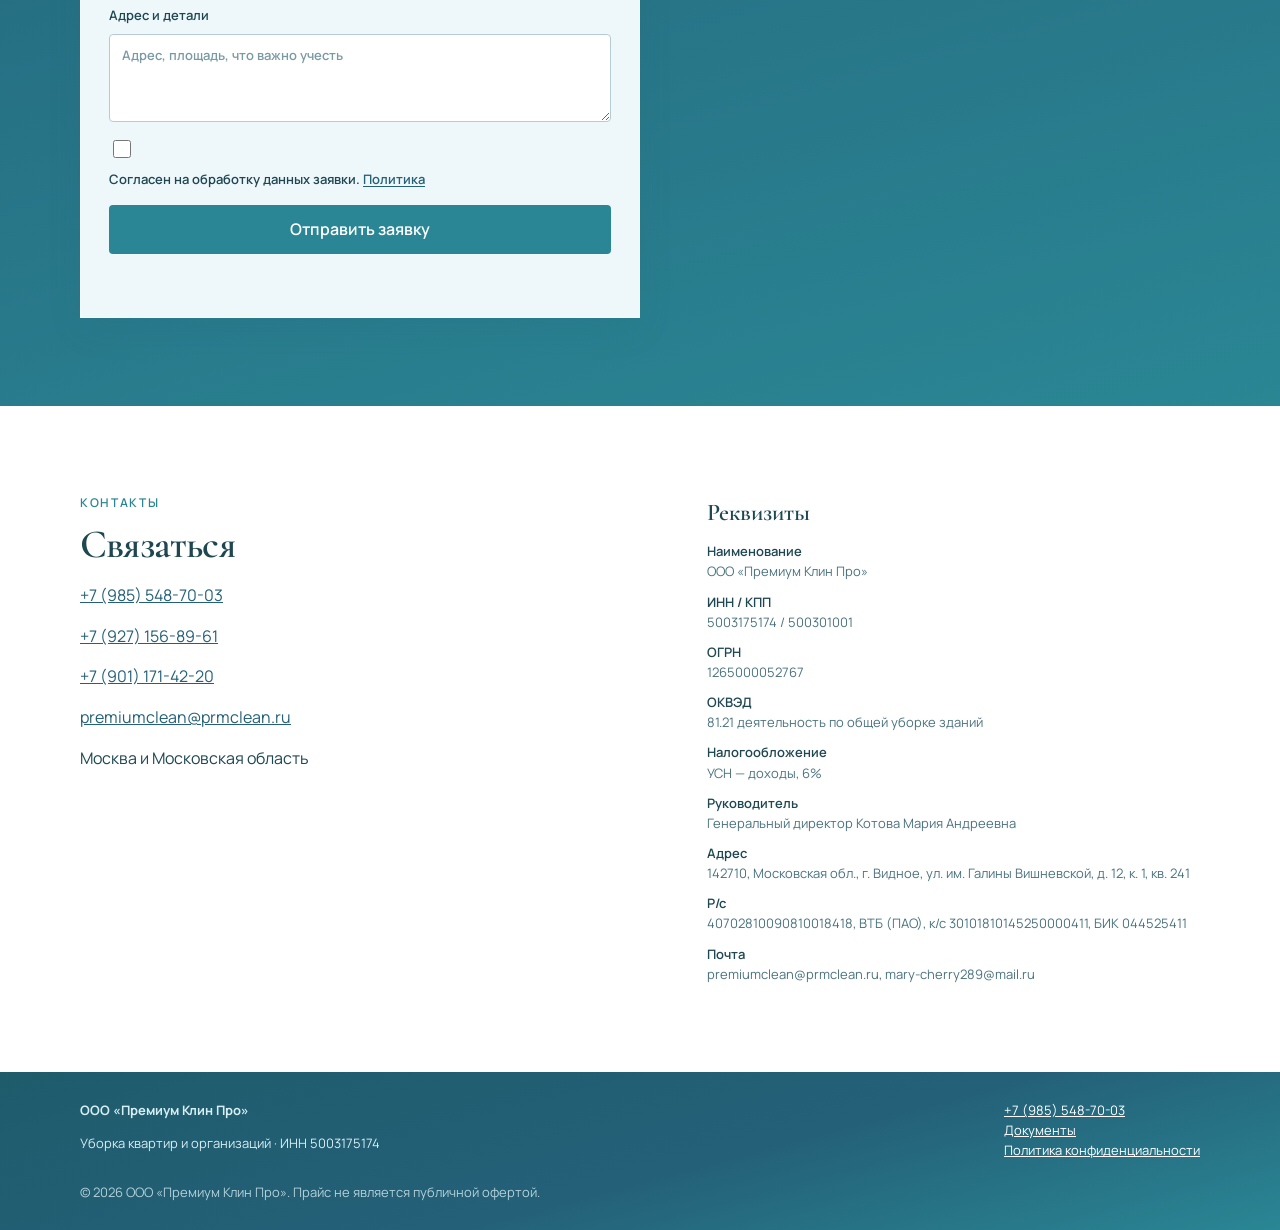
==== commit 496c6c32: "fix: форма заявки на бумажной карточке Co-authored-by: Cursor <cursoragent@cursor.com>" ====
--- a/index.html
+++ b/index.html
@@ -16,7 +16,7 @@
   <link rel="preconnect" href="https://fonts.googleapis.com" />
   <link rel="preconnect" href="https://fonts.gstatic.com" crossorigin />
   <link href="https://fonts.googleapis.com/css2?family=Cormorant+Garamond:wght@600;700&family=Manrope:wght@400;500;600;700&display=swap&subset=cyrillic" rel="stylesheet" />
-  <link rel="stylesheet" href="css/styles.css?v=9" />
+  <link rel="stylesheet" href="css/styles.css?v=10" />
   <script type="application/ld+json">
   {
     "@context": "https://schema.org",
@@ -251,17 +251,23 @@
         <p class="eyebrow">Заявка</p>
         <h2>Оставить заявку</h2>
         <p class="lead lead--on-brand">Частный заказ или запрос на КП — ответим по телефону или почте.</p>
-        <form class="form form--narrow" data-lead-form>
-          <label>Имя
-            <input type="text" name="name" autocomplete="name" required />
-          </label>
-          <label>Телефон
-            <input type="tel" name="phone" required autocomplete="tel" placeholder="+7 (___) ___-__-__" />
-          </label>
-          <label>Организация <span class="form__hint">если юрлицо</span>
+        <form class="form form--card" data-lead-form>
+          <div class="form__row">
+            <label>
+              <span class="form__caption">Имя</span>
+              <input type="text" name="name" autocomplete="name" required />
+            </label>
+            <label>
+              <span class="form__caption">Телефон</span>
+              <input type="tel" name="phone" required autocomplete="tel" placeholder="+7 (___) ___-__-__" />
+            </label>
+          </div>
+          <label>
+            <span class="form__caption">Организация <span class="form__hint">если юрлицо</span></span>
             <input type="text" name="organization" autocomplete="organization" placeholder="Необязательно" />
           </label>
-          <label>Что убрать
+          <label>
+            <span class="form__caption">Что убрать</span>
             <select name="service">
               <option value="Квартира">Квартира</option>
               <option value="Дом">Дом</option>
@@ -272,7 +278,8 @@
               <option value="Другое">Другое</option>
             </select>
           </label>
-          <label>Адрес и детали
+          <label>
+            <span class="form__caption">Адрес и детали</span>
             <textarea name="comment" rows="3" placeholder="Адрес, площадь, что важно учесть"></textarea>
           </label>
           <label class="visually-hidden">Не заполняйте
@@ -282,7 +289,7 @@
             <input type="checkbox" name="agree" required />
             <span>Согласен на обработку данных заявки. <a href="privacy.html">Политика</a></span>
           </label>
-          <button class="btn btn--light" type="submit">Отправить заявку</button>
+          <button class="btn" type="submit">Отправить заявку</button>
           <p class="form__status" data-form-status></p>
         </form>
       </div>
--- a/css/styles.css
+++ b/css/styles.css
@@ -587,46 +587,80 @@
 
 .form {
   display: grid;
-  gap: 12px;
-}
-
-.form--narrow {
+  gap: 16px;
+}
+
+.form--card {
   max-width: 560px;
-}
-
-.price-more {
-  display: inline-block;
-  margin-top: 16px;
-  font-weight: 600;
-  color: var(--brand);
+  padding: 24px;
+  background: var(--paper);
+  color: var(--ink);
+  border: 1px solid rgba(255, 255, 255, 0.28);
+  box-shadow: var(--shadow);
+}
+
+.form__row {
+  display: grid;
+  gap: 16px;
 }
 
 .form label {
   display: grid;
-  gap: 6px;
+  gap: 8px;
   font-size: 13px;
   font-weight: 600;
+  min-width: 0;
+  color: var(--ink);
+}
+
+.form__caption {
+  display: flex;
+  align-items: baseline;
+  flex-wrap: wrap;
+  gap: 8px;
 }
 
 .form__hint {
   font-weight: 400;
-  color: #c5e8ee;
+  font-size: 12px;
+  color: var(--muted);
 }
 
 .form input,
 .form select,
 .form textarea {
   width: 100%;
-  min-height: 48px;
-  padding: 12px 14px;
+  min-height: 44px;
+  padding: 10px 12px;
   border: 1px solid var(--line);
   border-radius: var(--radius);
   background: var(--white);
   color: var(--ink);
 }
 
+.form input::placeholder,
+.form textarea::placeholder {
+  color: #7a9aa3;
+}
+
+.form select {
+  appearance: none;
+  background-image: url("data:image/svg+xml,%3Csvg xmlns='http://www.w3.org/2000/svg' width='12' height='8' viewBox='0 0 12 8'%3E%3Cpath fill='%23246078' d='M1 1.5 6 6.5 11 1.5'/%3E%3C/svg%3E");
+  background-repeat: no-repeat;
+  background-position: right 14px center;
+  padding-right: 40px;
+}
+
+.form input:focus,
+.form select:focus,
+.form textarea:focus {
+  outline: 2px solid var(--brand);
+  outline-offset: 1px;
+  border-color: var(--brand);
+}
+
 .form textarea {
-  min-height: 96px;
+  min-height: 88px;
   resize: vertical;
 }
 
@@ -638,12 +672,8 @@
   color: var(--muted);
 }
 
-.section--brand .form__check {
-  color: #e8f6f8;
-}
-
-.section--brand .form__check a {
-  color: #fff;
+.form__check a {
+  color: var(--brand-dark);
   text-decoration: underline;
   text-underline-offset: 2px;
 }
@@ -653,10 +683,16 @@
   height: 18px;
   min-height: 0;
   margin-top: 2px;
+  accent-color: var(--brand);
+}
+
+.form .btn {
+  width: 100%;
 }
 
 .form__status {
   min-height: 1.4em;
+  margin: 0;
   font-size: 14px;
 }
 
@@ -668,12 +704,21 @@
   color: #8a2a2a;
 }
 
-.section--brand .form__status.is-ok {
-  color: #e5fff0;
-}
-
-.section--brand .form__status.is-err {
-  color: #ffd6d6;
+.price-more {
+  display: inline-block;
+  margin-top: 16px;
+  font-weight: 600;
+  color: var(--brand);
+}
+
+@media (min-width: 560px) {
+  .form--card {
+    padding: 28px;
+  }
+
+  .form__row {
+    grid-template-columns: 1fr 1fr;
+  }
 }
 
 /* Contacts */
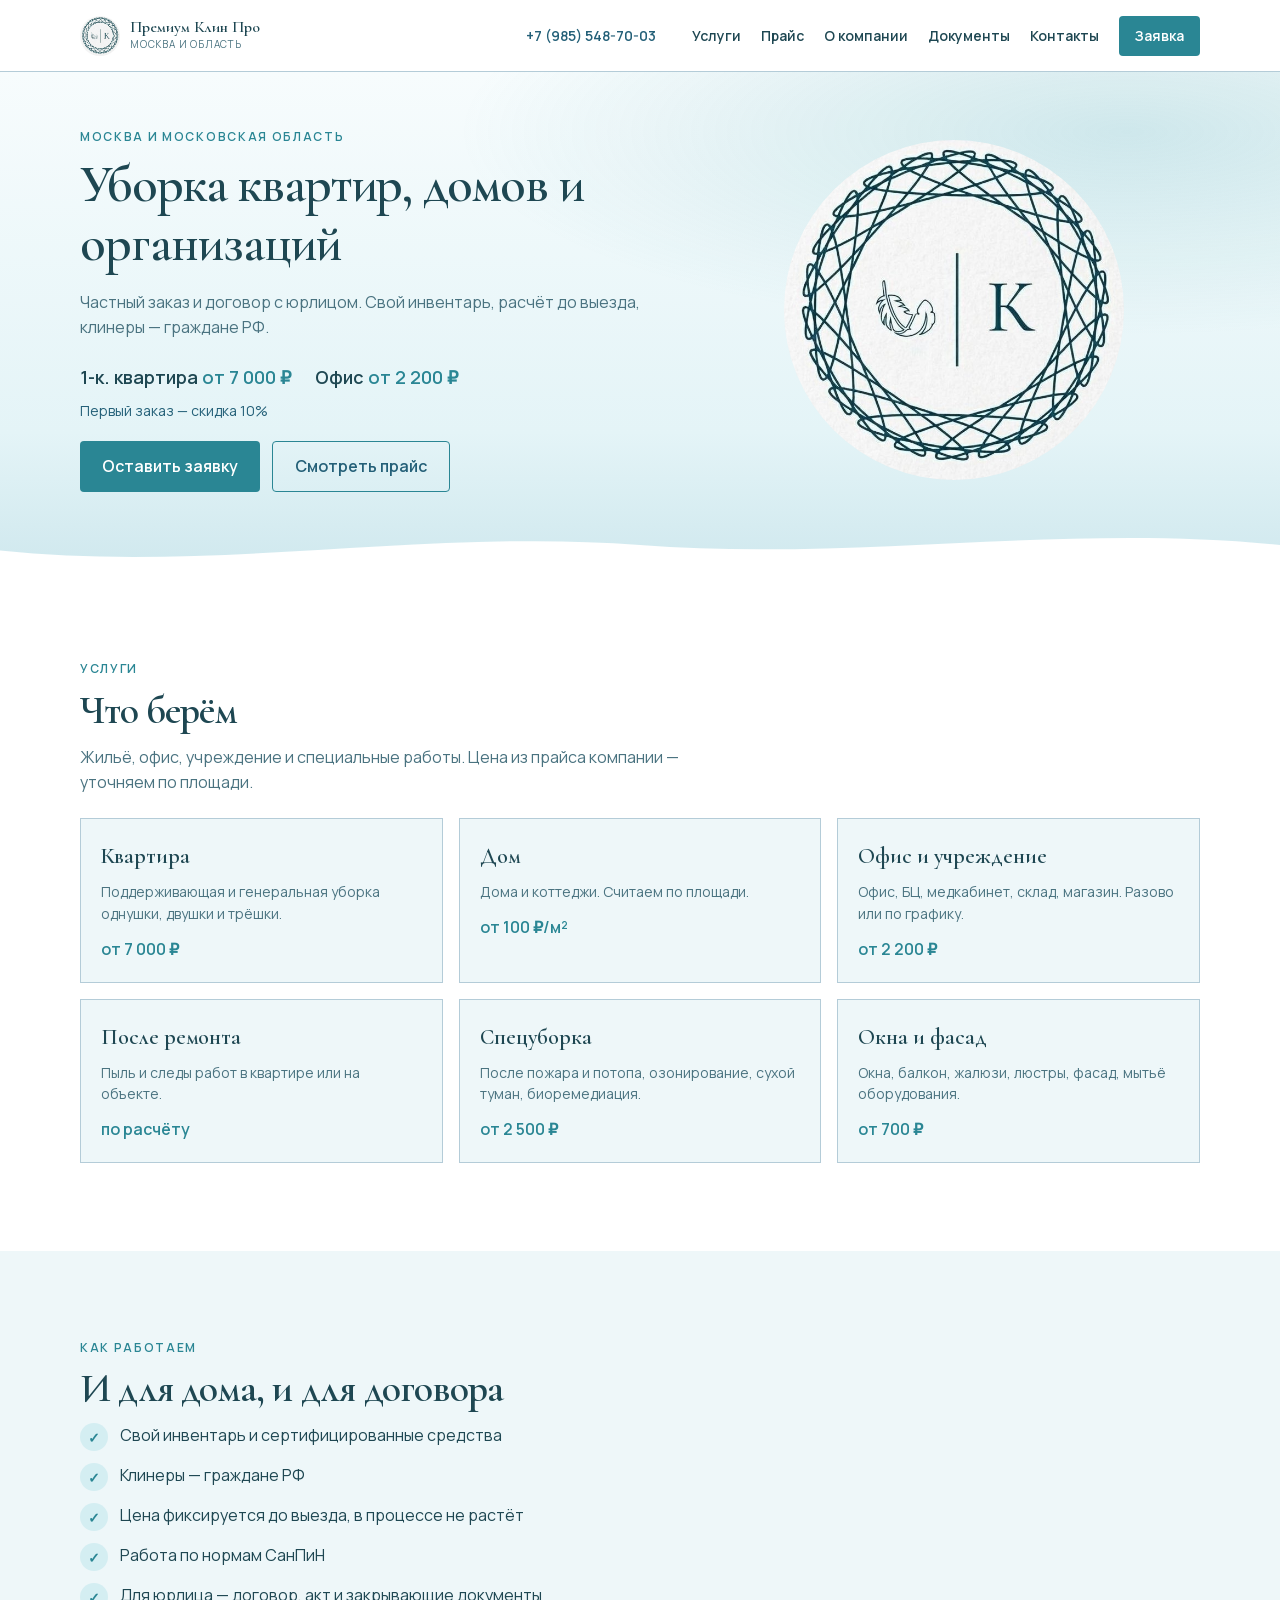
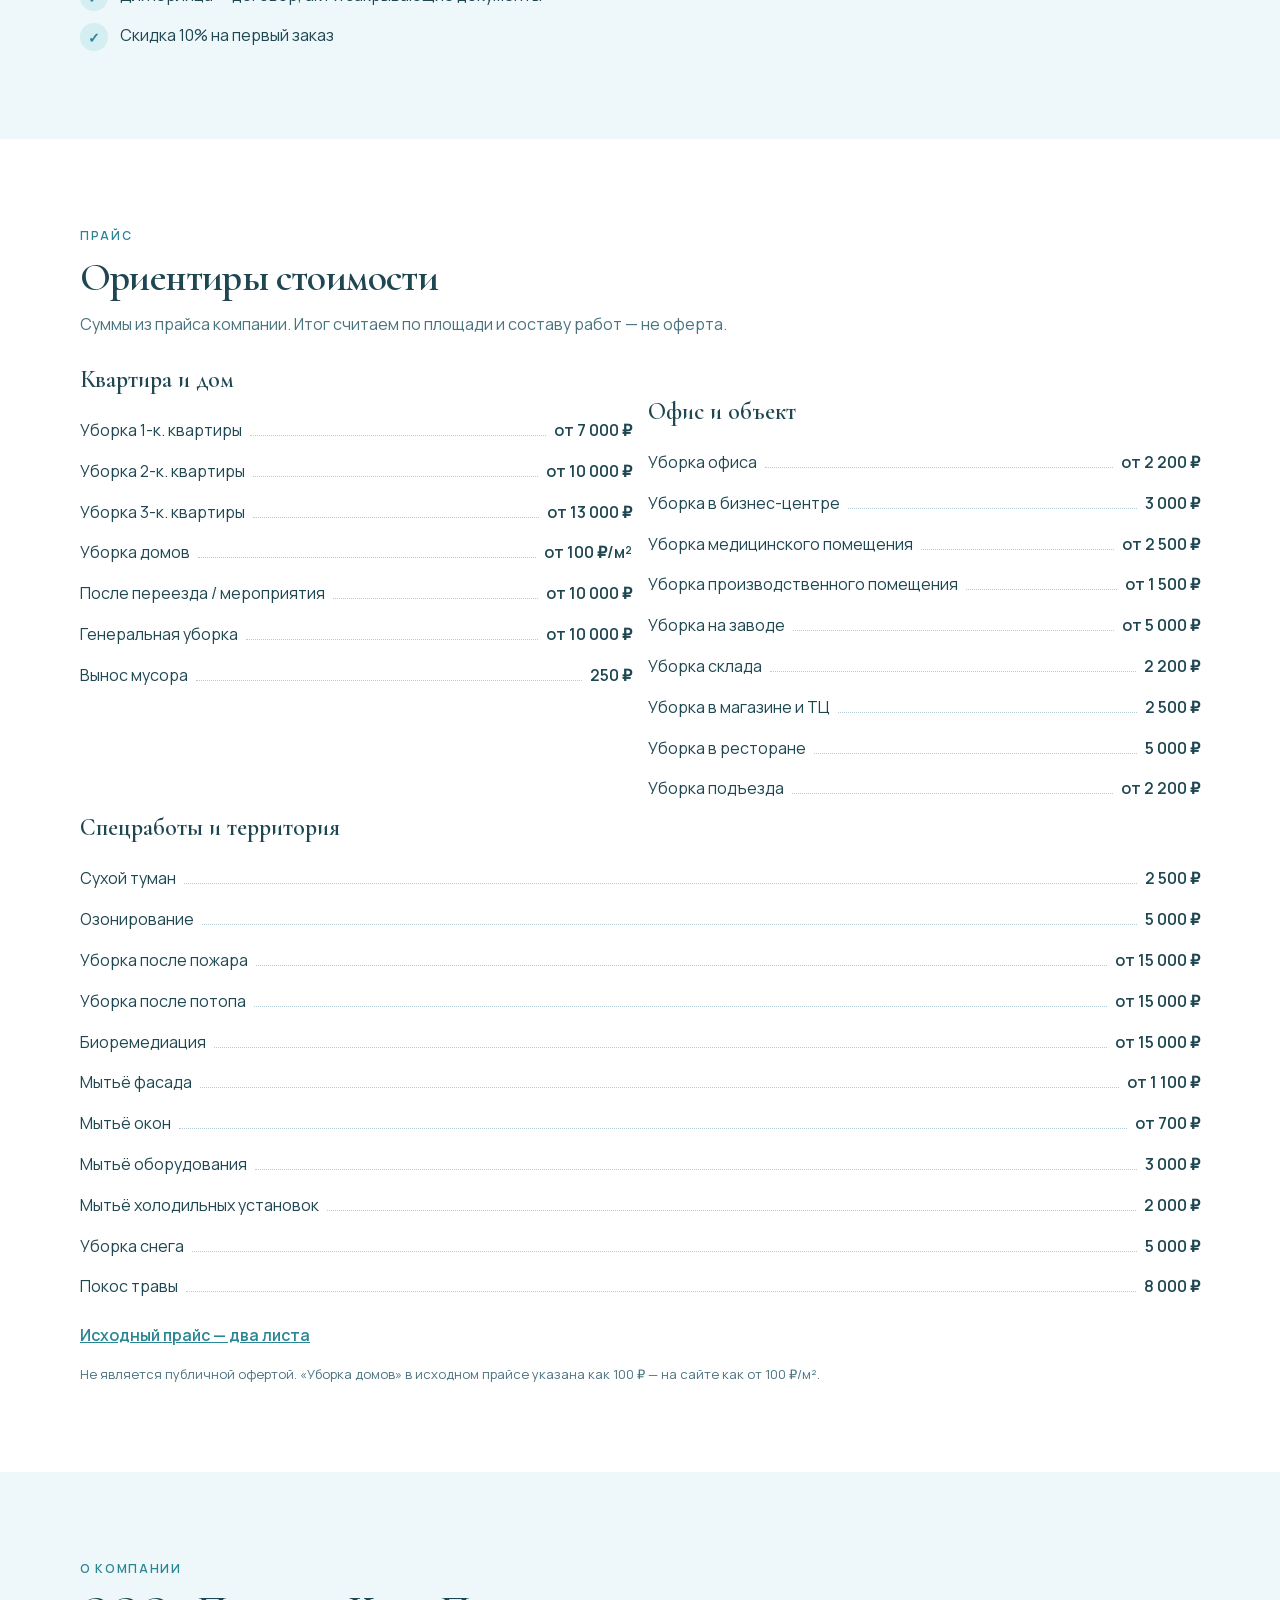
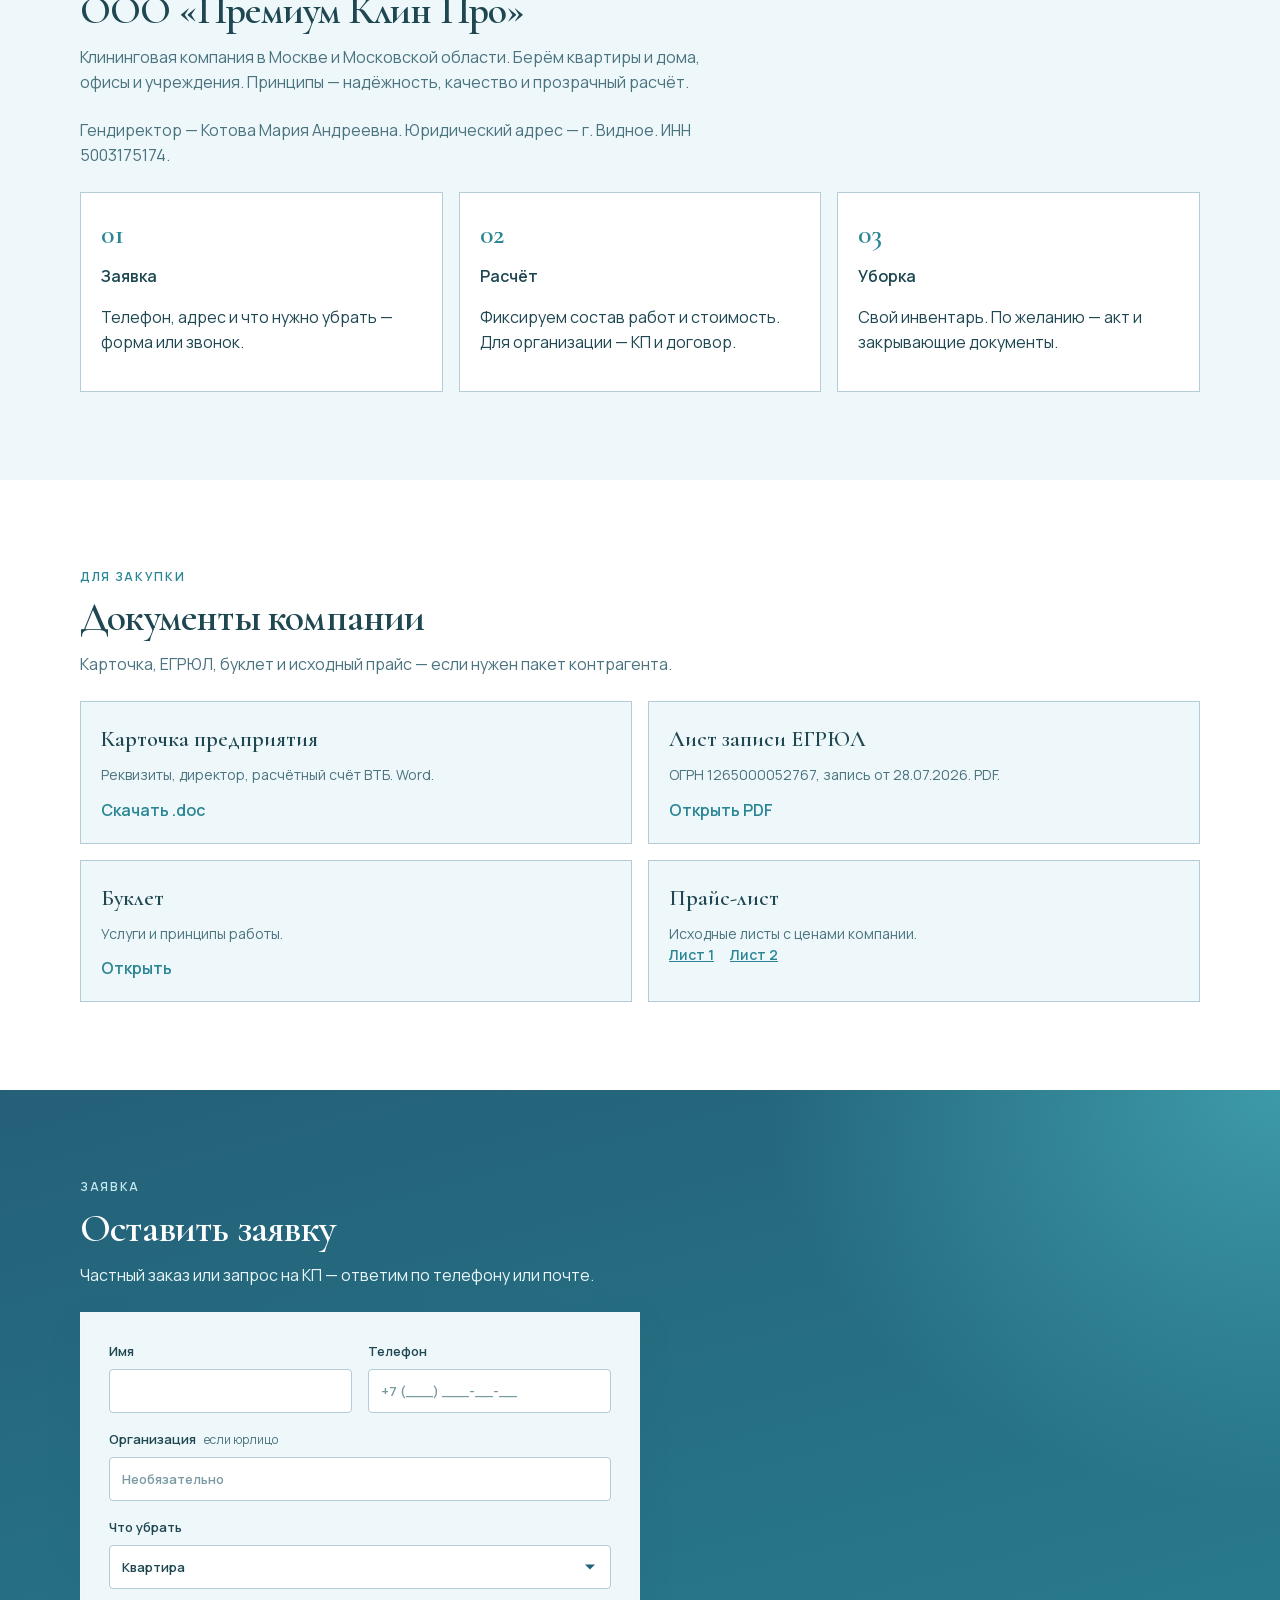
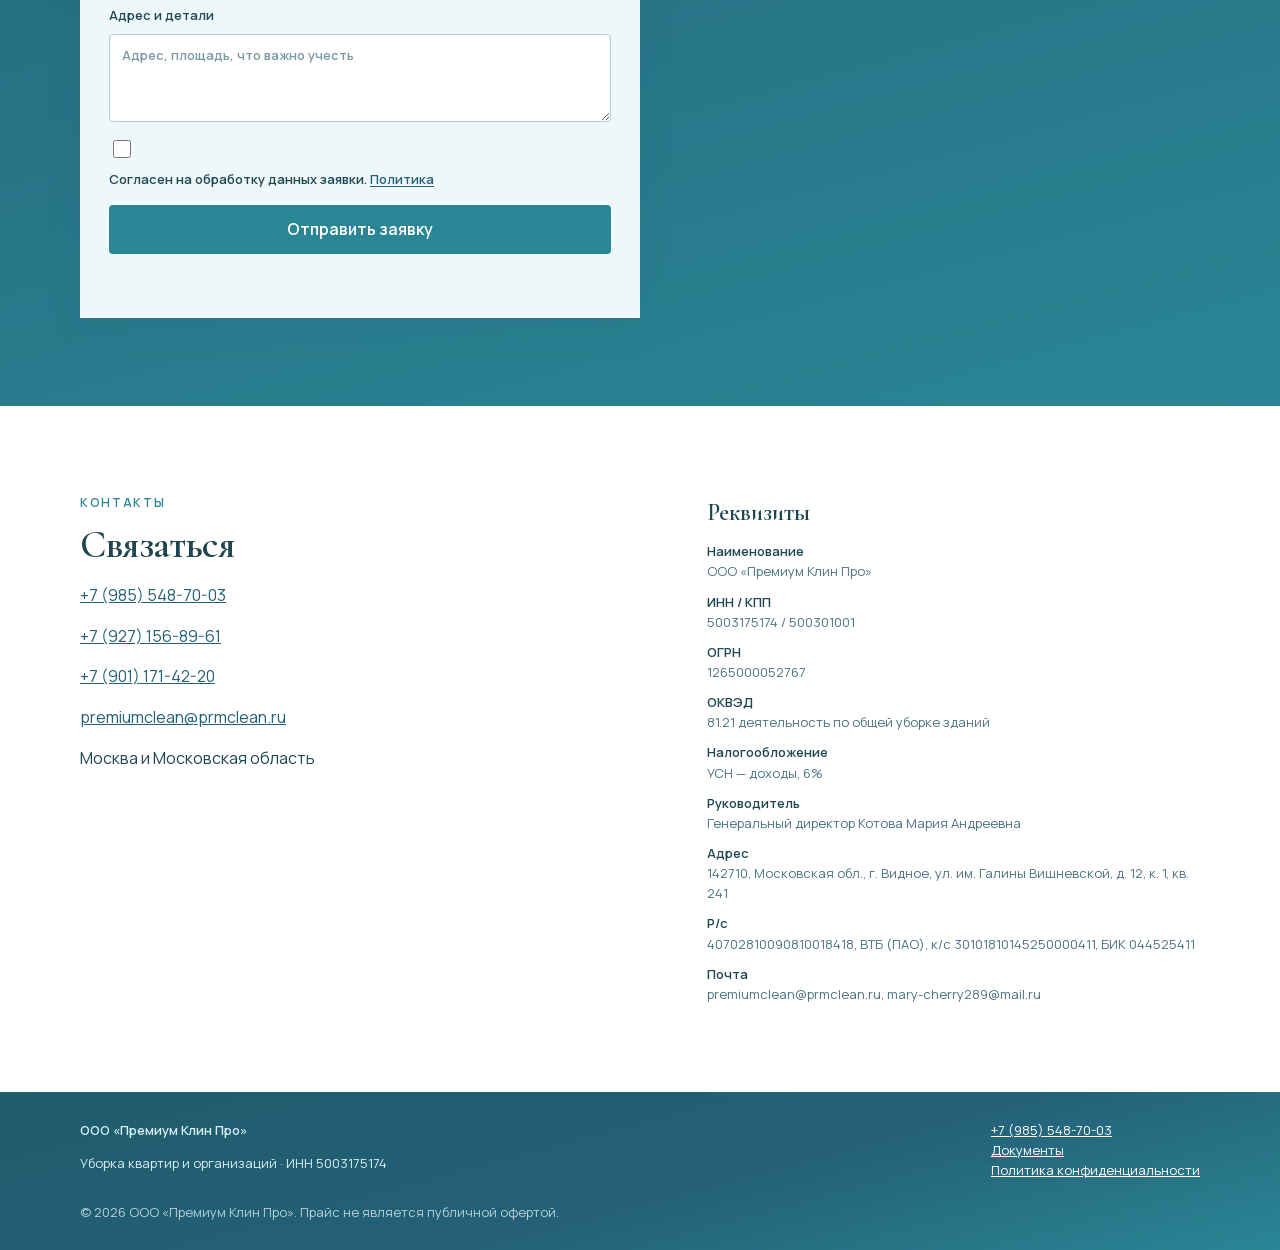
==== commit b6800ce7: "fix: свои шрифты без скачка при обновлении Co-authored-by: Cursor <cursoragent@cursor.com>" ====
--- a/index.html
+++ b/index.html
@@ -13,10 +13,13 @@
   <meta property="og:title" content="Премиум Клин Про — уборка квартир и организаций" />
   <meta property="og:description" content="Квартиры, дома, офисы и учреждения в Москве и МО. Прайс на сайте. Для закупки — карточка и ЕГРЮЛ." />
   <meta property="og:image" content="img/logo.jpg" />
-  <link rel="preconnect" href="https://fonts.googleapis.com" />
-  <link rel="preconnect" href="https://fonts.gstatic.com" crossorigin />
-  <link href="https://fonts.googleapis.com/css2?family=Cormorant+Garamond:wght@600;700&family=Manrope:wght@400;500;600;700&display=swap&subset=cyrillic" rel="stylesheet" />
-  <link rel="stylesheet" href="css/styles.css?v=10" />
+  <link rel="preload" href="fonts/manrope-400-cyrillic.woff2" as="font" type="font/woff2" crossorigin />
+  <link rel="preload" href="fonts/manrope-400-latin.woff2" as="font" type="font/woff2" crossorigin />
+  <link rel="preload" href="fonts/manrope-600-cyrillic.woff2" as="font" type="font/woff2" crossorigin />
+  <link rel="preload" href="fonts/manrope-600-latin.woff2" as="font" type="font/woff2" crossorigin />
+  <link rel="preload" href="fonts/cormorant-cyrillic.woff2" as="font" type="font/woff2" crossorigin />
+  <link rel="preload" href="fonts/cormorant-latin.woff2" as="font" type="font/woff2" crossorigin />
+  <link rel="stylesheet" href="css/styles.css?v=11" />
   <script type="application/ld+json">
   {
     "@context": "https://schema.org",
--- a/css/styles.css
+++ b/css/styles.css
@@ -1,3 +1,57 @@
+@font-face {
+  font-family: Manrope;
+  font-style: normal;
+  font-weight: 400;
+  font-display: optional;
+  src: url("../fonts/manrope-400-cyrillic.woff2") format("woff2");
+  unicode-range: U+0301, U+0400-045F, U+0490-0491, U+04B0-04B1, U+2116;
+}
+
+@font-face {
+  font-family: Manrope;
+  font-style: normal;
+  font-weight: 400;
+  font-display: optional;
+  src: url("../fonts/manrope-400-latin.woff2") format("woff2");
+  unicode-range: U+0000-00FF, U+0131, U+0152-0153, U+02BB-02BC, U+02C6, U+02DA, U+02DC, U+0304, U+0308, U+0329, U+2000-206F, U+20AC, U+2122, U+2191, U+2193, U+2212, U+2215, U+FEFF, U+FFFD;
+}
+
+@font-face {
+  font-family: Manrope;
+  font-style: normal;
+  font-weight: 600;
+  font-display: optional;
+  src: url("../fonts/manrope-600-cyrillic.woff2") format("woff2");
+  unicode-range: U+0301, U+0400-045F, U+0490-0491, U+04B0-04B1, U+2116;
+}
+
+@font-face {
+  font-family: Manrope;
+  font-style: normal;
+  font-weight: 600;
+  font-display: optional;
+  src: url("../fonts/manrope-600-latin.woff2") format("woff2");
+  unicode-range: U+0000-00FF, U+0131, U+0152-0153, U+02BB-02BC, U+02C6, U+02DA, U+02DC, U+0304, U+0308, U+0329, U+2000-206F, U+20AC, U+2122, U+2191, U+2193, U+2212, U+2215, U+FEFF, U+FFFD;
+}
+
+@font-face {
+  font-family: "Cormorant Garamond";
+  font-style: normal;
+  font-weight: 600;
+  font-display: optional;
+  src: url("../fonts/cormorant-cyrillic.woff2") format("woff2");
+  unicode-range: U+0301, U+0400-045F, U+0490-0491, U+04B0-04B1, U+2116;
+}
+
+@font-face {
+  font-family: "Cormorant Garamond";
+  font-style: normal;
+  font-weight: 600;
+  font-display: optional;
+  src: url("../fonts/cormorant-latin.woff2") format("woff2");
+  unicode-range: U+0000-00FF, U+0131, U+0152-0153, U+02BB-02BC, U+02C6, U+02DA, U+02DC, U+0304, U+0308, U+0329, U+2000-206F, U+20AC, U+2122, U+2191, U+2193, U+2212, U+2215, U+FEFF, U+FFFD;
+}
+
 :root {
   --brand: #2a8694;
   --brand-dark: #246078;
@@ -343,7 +397,7 @@
   padding: 12px 0;
   text-decoration: none;
   border-bottom: 1px solid var(--brand-soft);
-  font-weight: 500;
+  font-weight: 600;
 }
 
 .nav a.btn {
@@ -550,7 +604,7 @@
   color: var(--brand);
   font-style: normal;
   font-size: 14px;
-  font-weight: 700;
+  font-weight: 600;
   display: grid;
   place-items: center;
 }
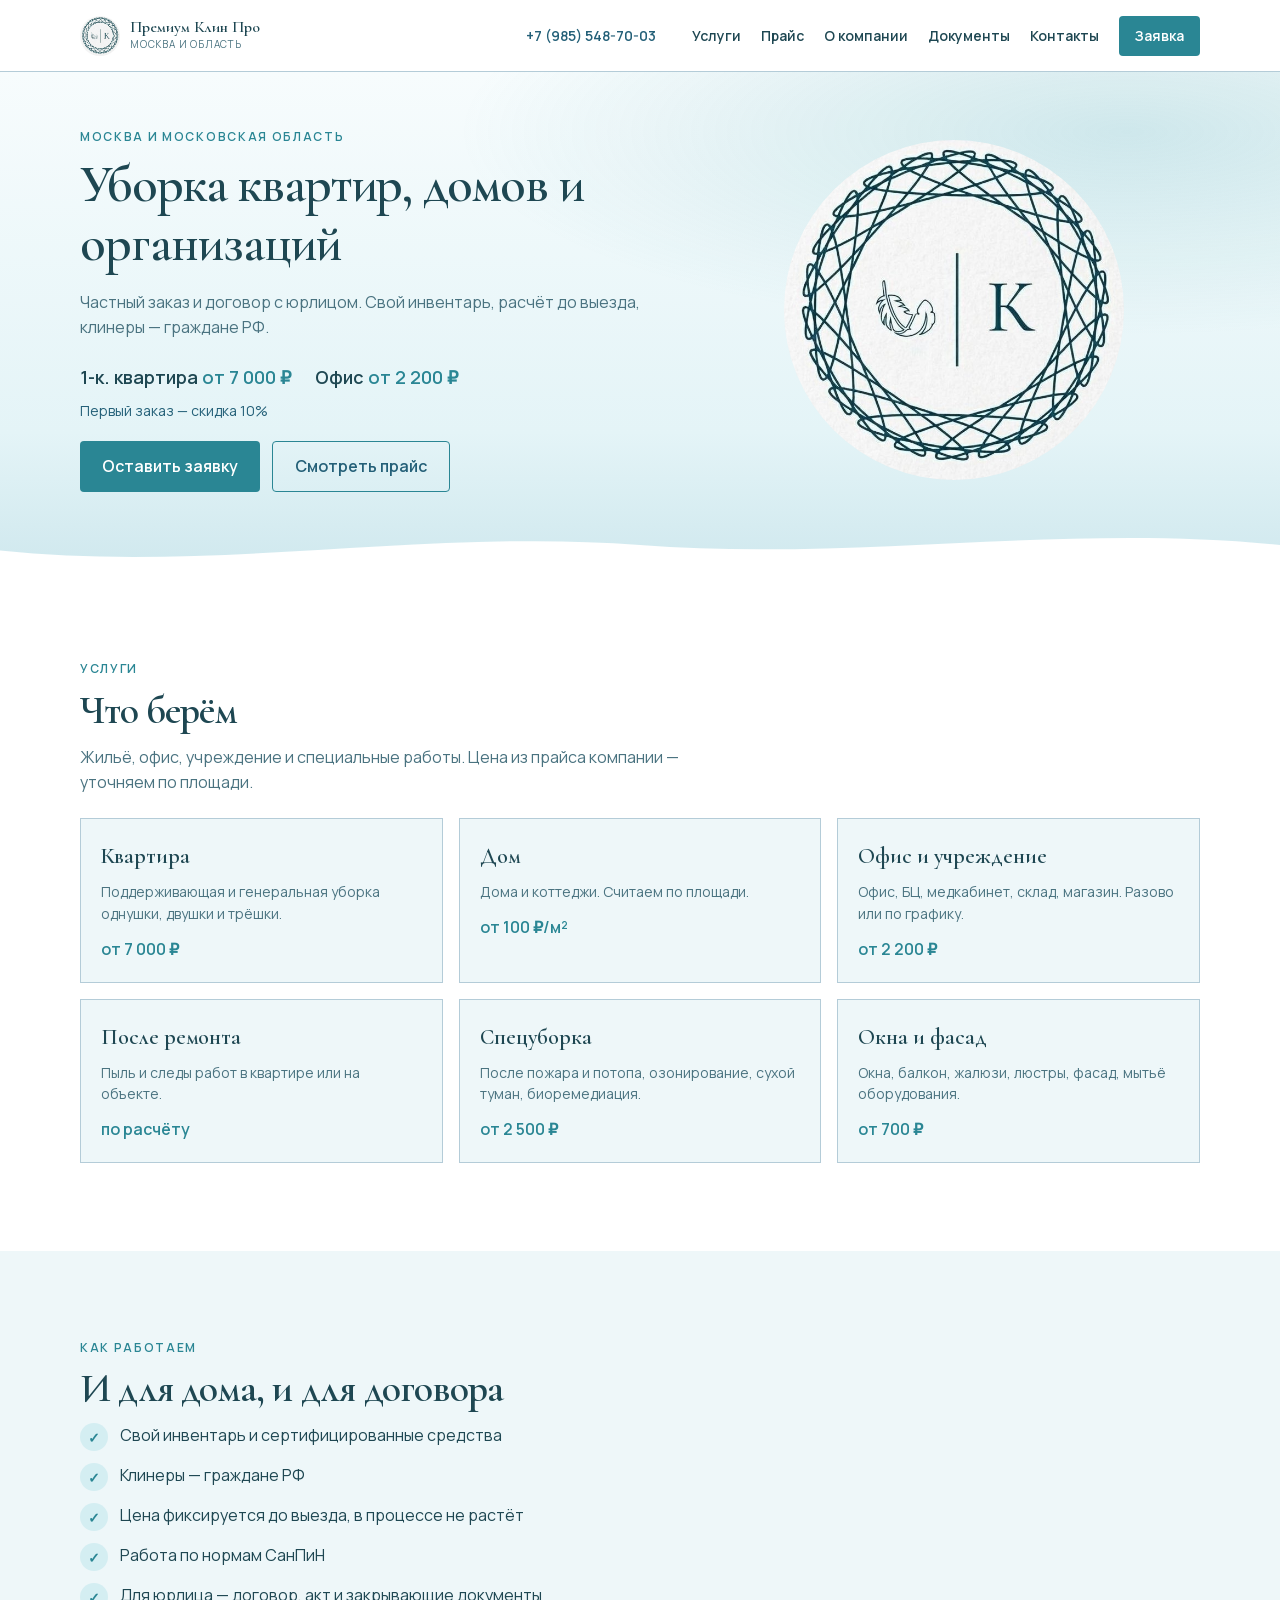
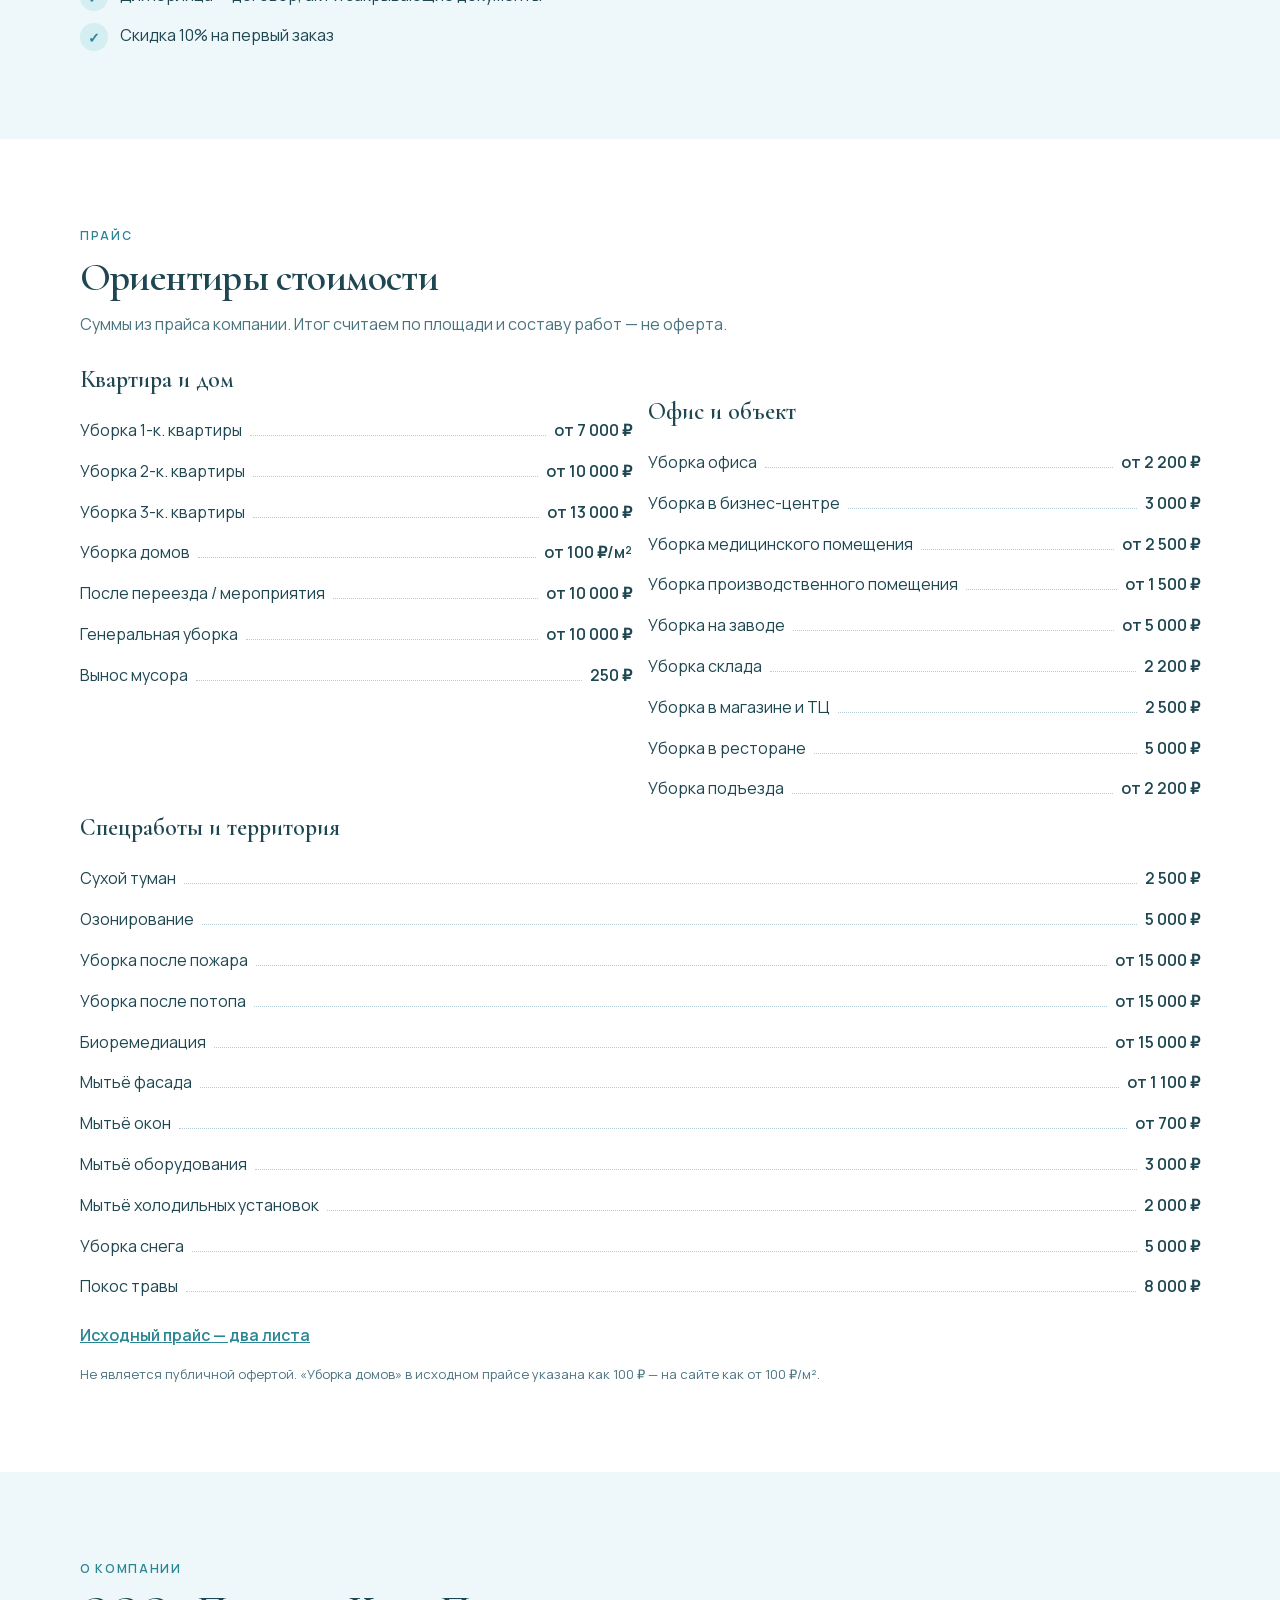
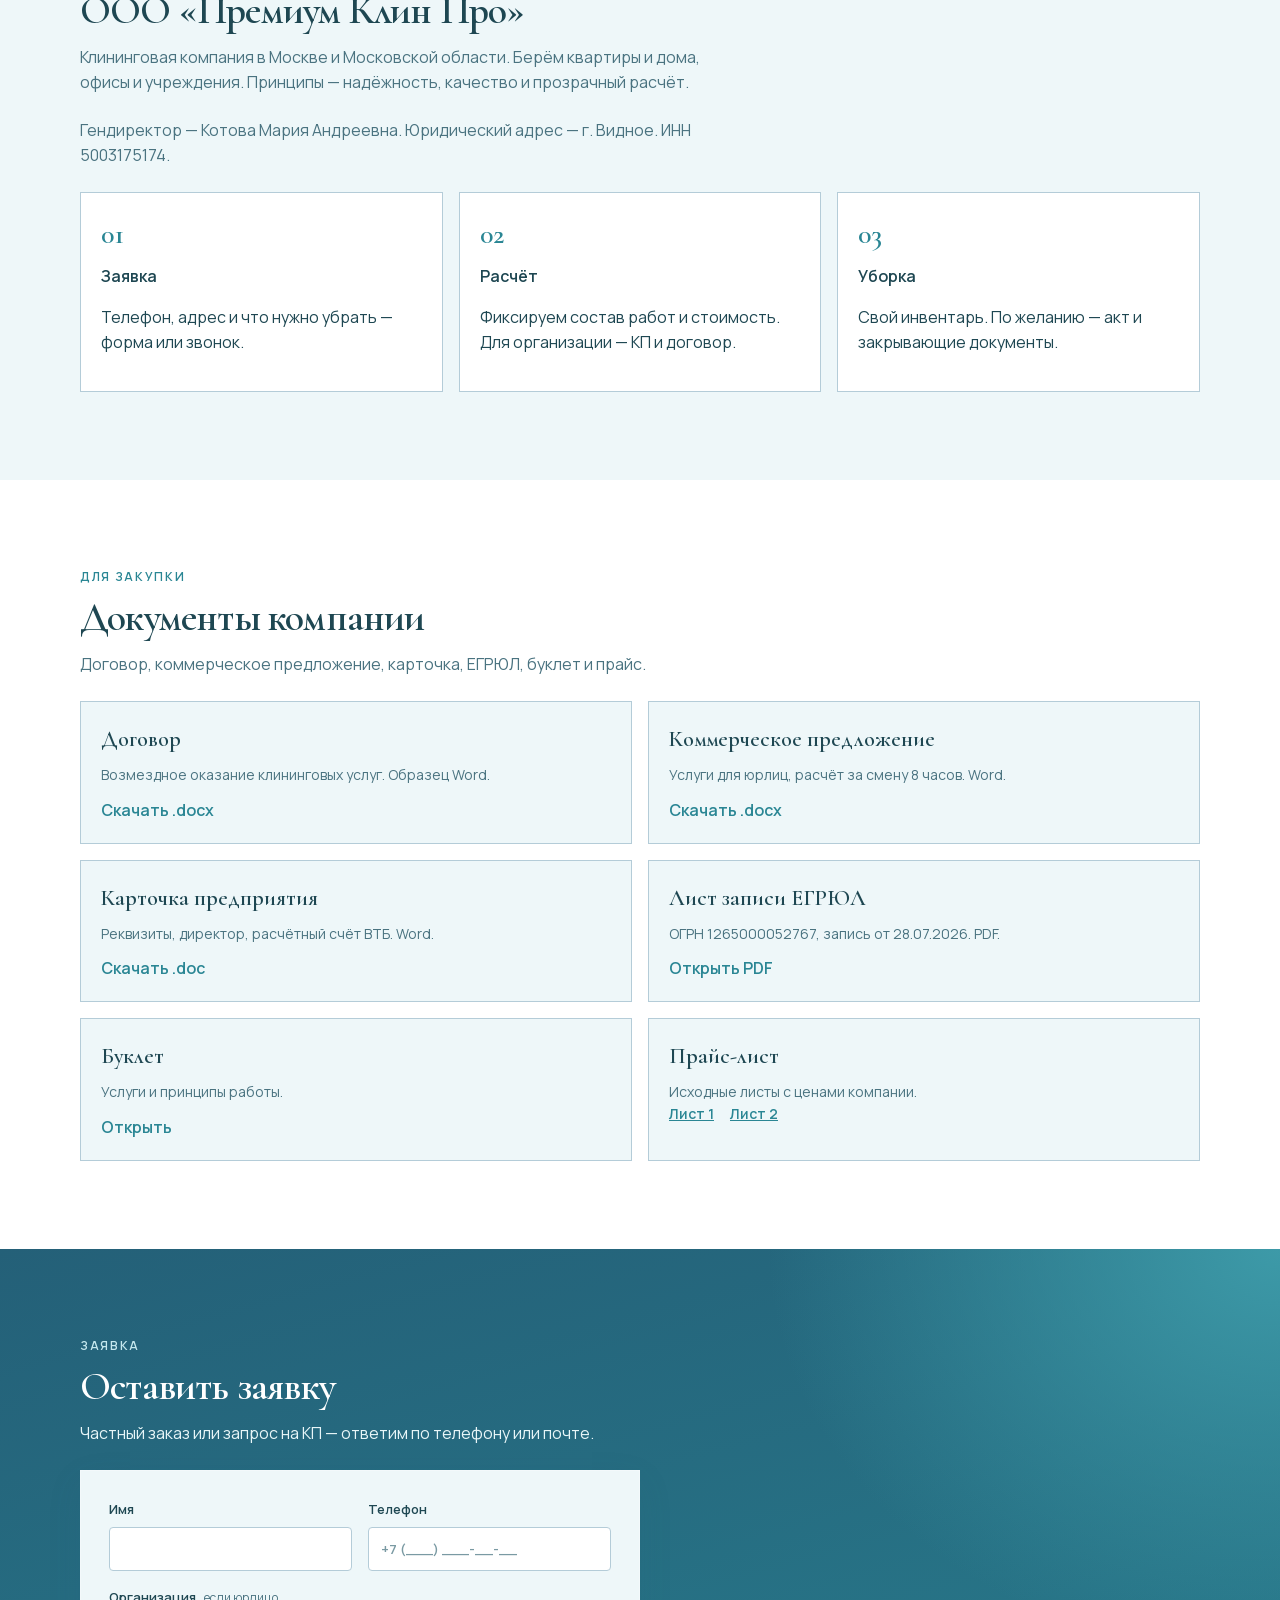
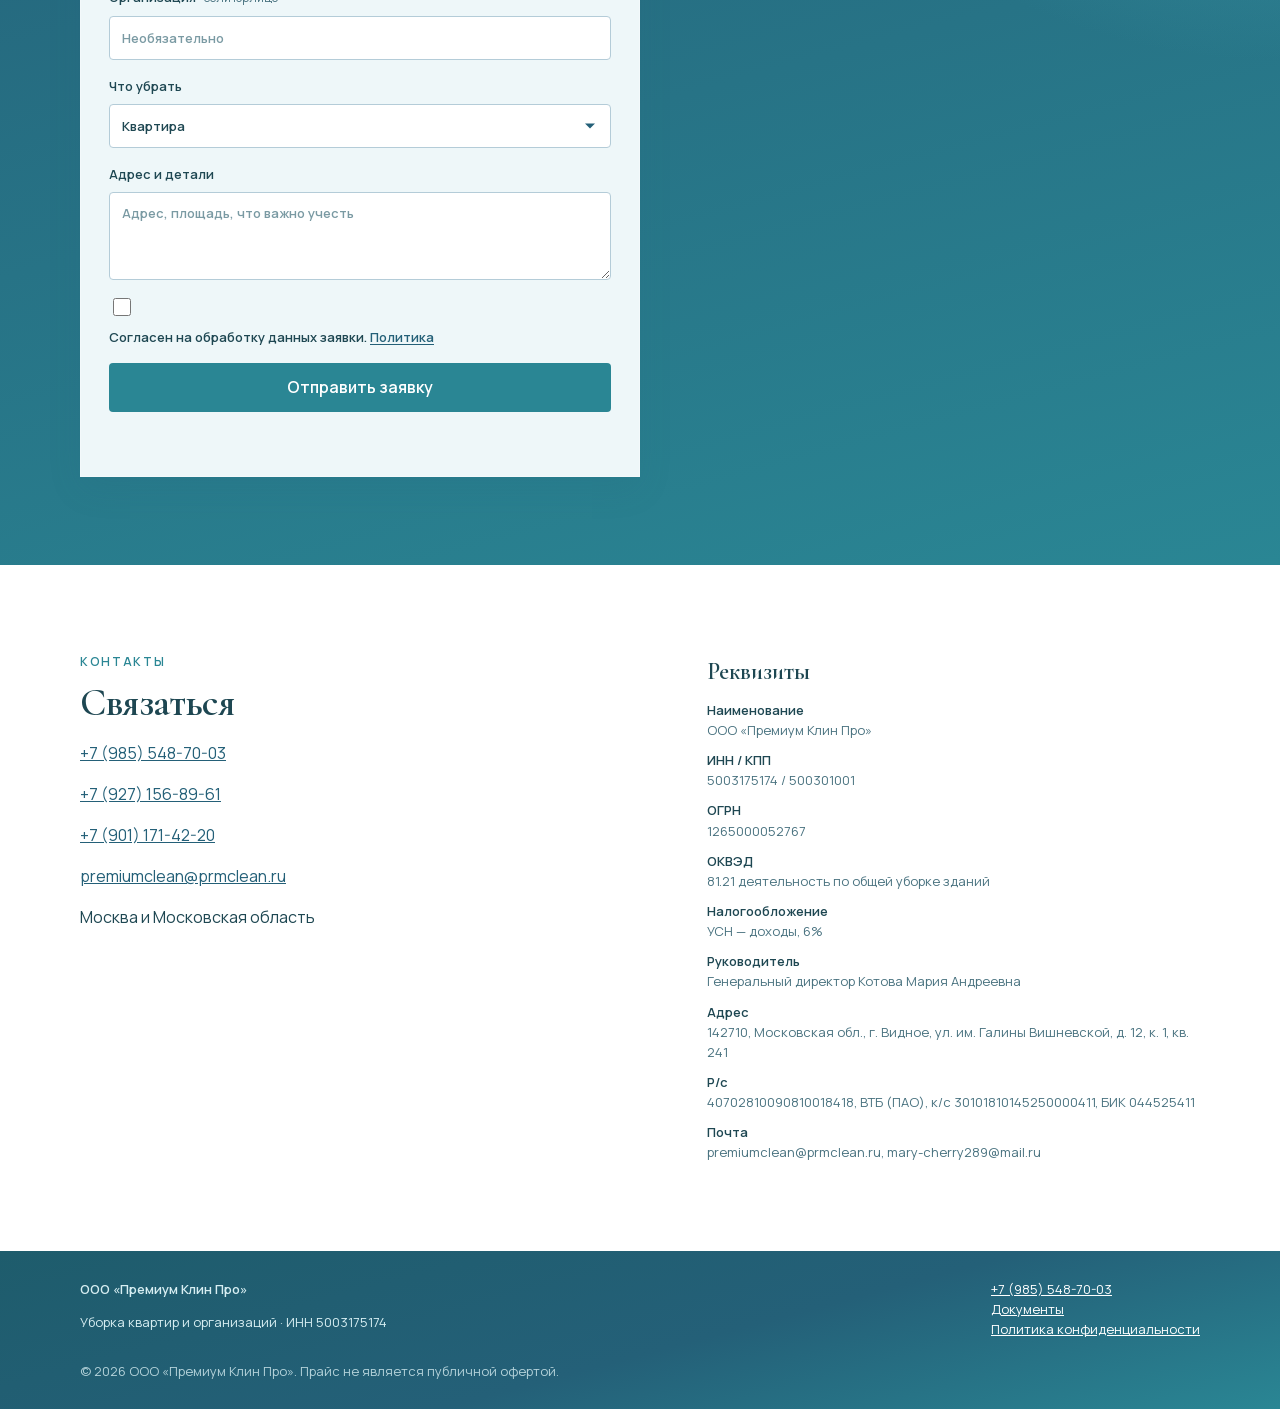
==== commit 5af096cf: "feat: договор и коммерческое предложение в документы Co-authored-by: Cursor <cursoragent@cursor.com>" ====
--- a/index.html
+++ b/index.html
@@ -3,7 +3,10 @@
 <head>
   <meta charset="utf-8" />
   <meta name="viewport" content="width=device-width, initial-scale=1" />
-  <meta name="robots" content="noindex, nofollow" />
+  <meta name="robots" content="noindex, nofollow, noarchive, nosnippet, noimageindex" />
+  <meta name="googlebot" content="noindex, nofollow, noarchive, nosnippet" />
+  <meta name="yandex" content="none" />
+  <meta http-equiv="X-Robots-Tag" content="noindex, nofollow, noarchive" />
   <title>Премиум Клин Про — уборка квартир и организаций, Москва и МО</title>
   <meta name="description" content="Клининг квартир, домов, офисов и учреждений в Москве и МО. ООО «Премиум Клин Про», ИНН 5003175174. Прайс на сайте, договор и документы для закупки." />
   <link rel="icon" href="img/favicon.svg" type="image/svg+xml" />
@@ -220,8 +223,18 @@
       <div class="container">
         <p class="eyebrow">Для закупки</p>
         <h2>Документы компании</h2>
-        <p class="lead">Карточка, ЕГРЮЛ, буклет и исходный прайс — если нужен пакет контрагента.</p>
+        <p class="lead">Договор, коммерческое предложение, карточка, ЕГРЮЛ, буклет и прайс.</p>
         <div class="grid-2">
+          <a class="card doc-file" href="files/dogovor.docx" download>
+            <h3>Договор</h3>
+            <p>Возмездное оказание клининговых услуг. Образец Word.</p>
+            <span class="from">Скачать .docx</span>
+          </a>
+          <a class="card doc-file" href="files/kommercheskoe-predlozhenie.docx" download>
+            <h3>Коммерческое предложение</h3>
+            <p>Услуги для юрлиц, расчёт за смену 8 часов. Word.</p>
+            <span class="from">Скачать .docx</span>
+          </a>
           <a class="card doc-file" href="files/kartochka.doc" download>
             <h3>Карточка предприятия</h3>
             <p>Реквизиты, директор, расчётный счёт ВТБ. Word.</p>
